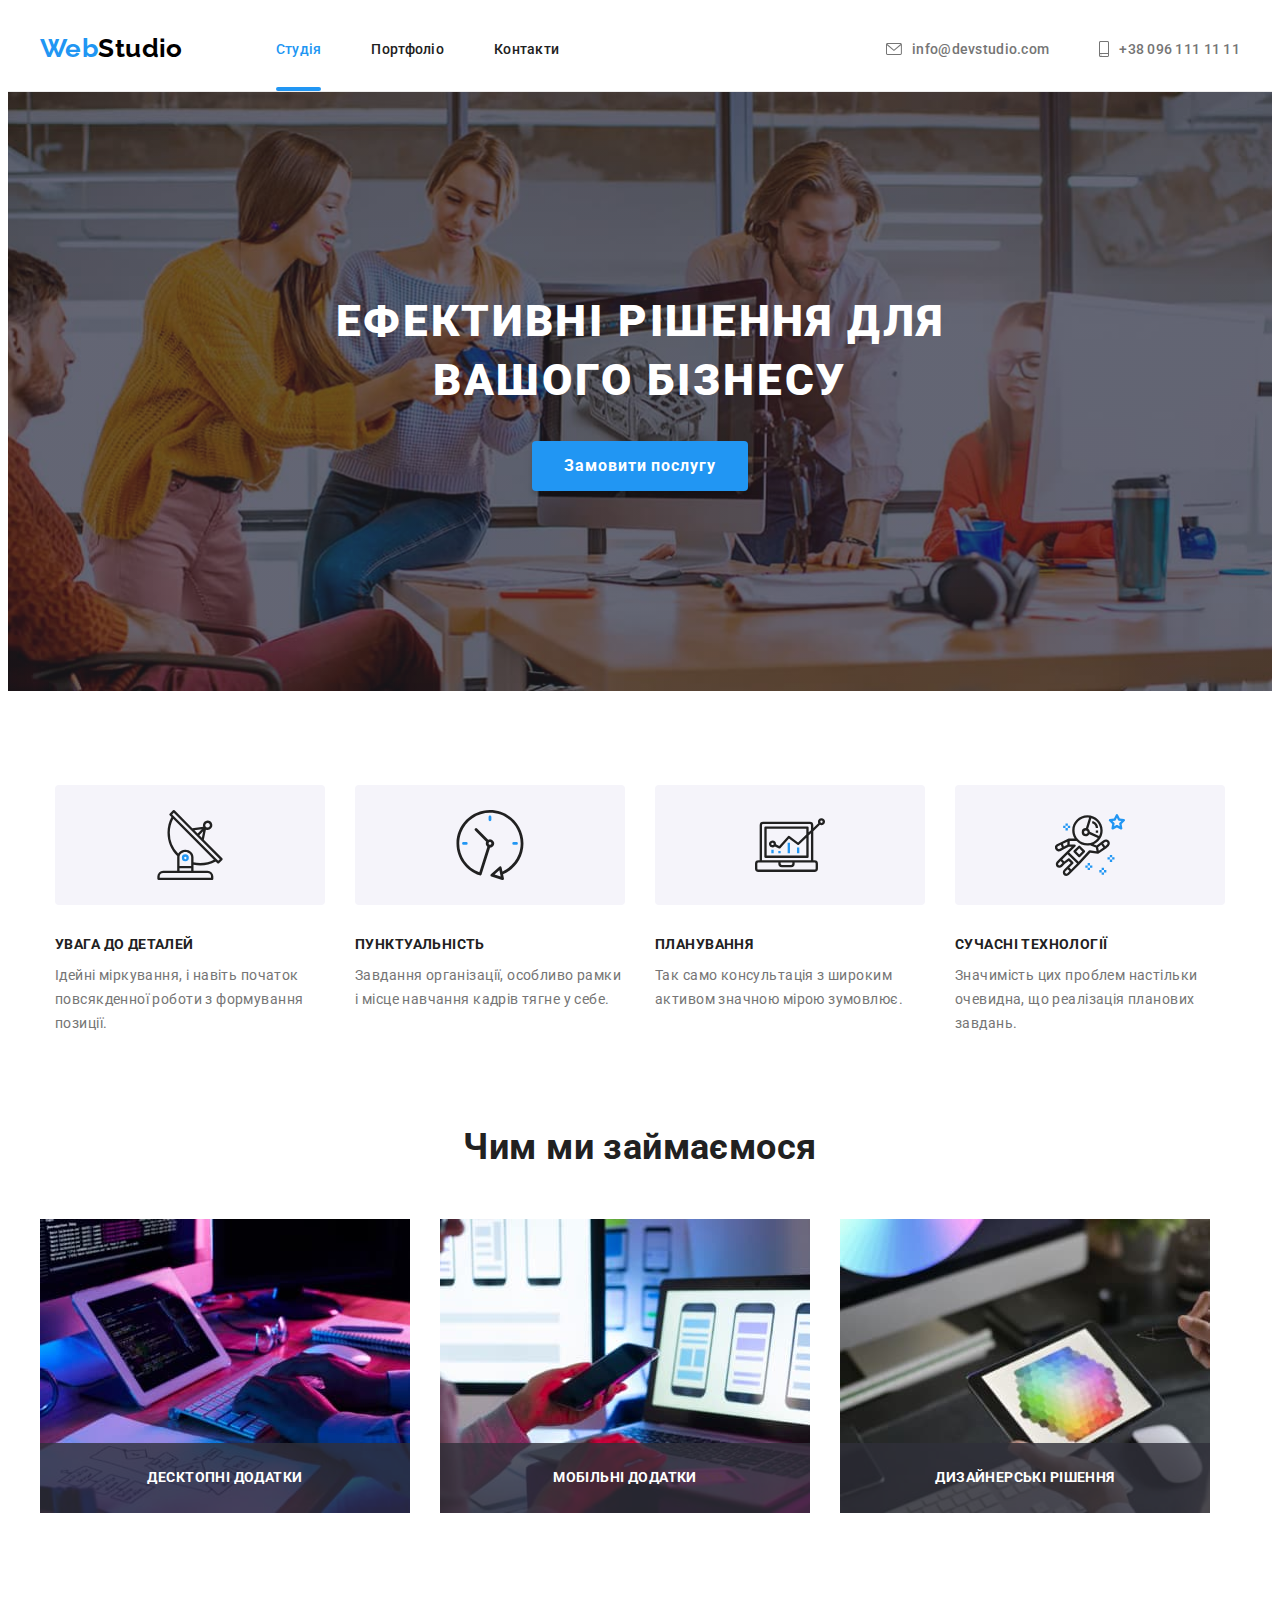
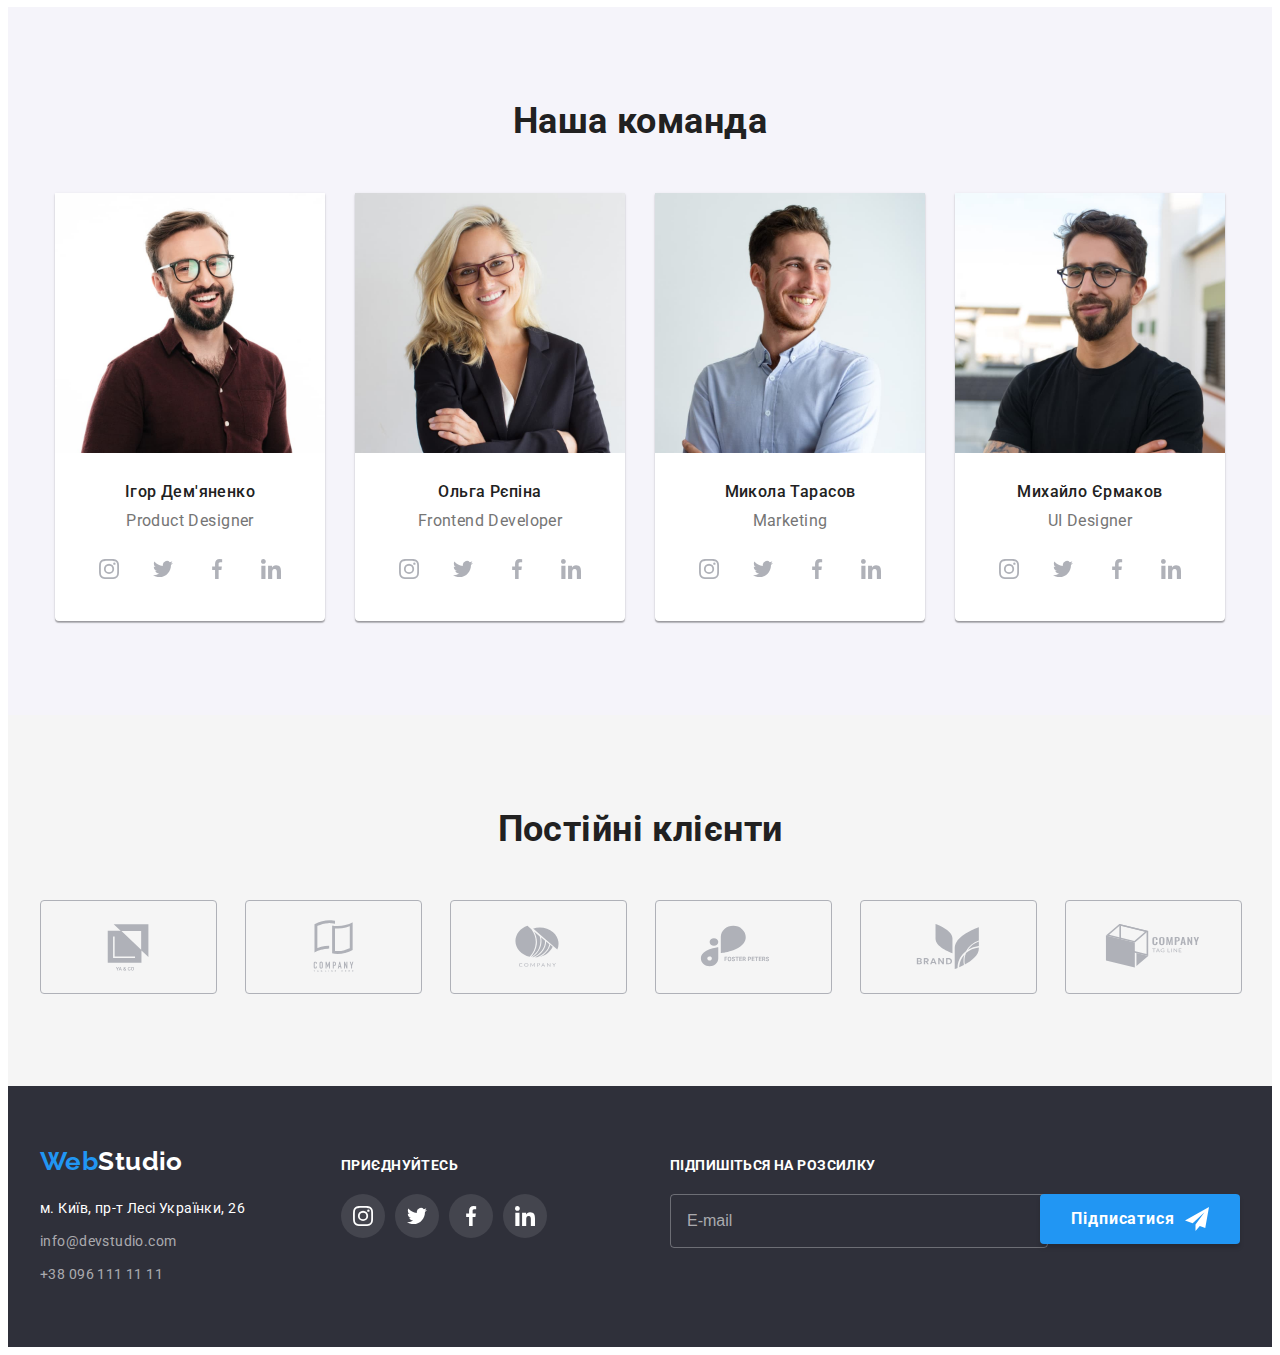
==== index.html @ 2397481b "add files" ====
<!DOCTYPE html>
<html lang="uk">
  <head>
    <meta charset="UTF-8" />
    <meta http-equiv="X-UA-Compatible" content="IE=edge" />
    <meta name="viewport" content="width=device-width, initial-scale=1.0" />
    <title>Студія</title>
    <link rel="preconnect" href="https://fonts.googleapis.com" />
    <link rel="preconnect" href="https://fonts.gstatic.com" crossorigin />
    <link
      href="https://fonts.googleapis.com/css2?family=Raleway:wght@700&family=Roboto:wght@400;500;700;900&display=swap"
      rel="stylesheet"
    />
    <link
      rel="stylesheet"
      href="https://cdnjs.cloudflare.com/ajax/libs/modern-normalize/1.1.0/modern-normalize.min.css"
      integrity="sha512-wpPYUAdjBVSE4KJnH1VR1HeZfpl1ub8YT/NKx4PuQ5NmX2tKuGu6U/JRp5y+Y8XG2tV+wKQpNHVUX03MfMFn9Q=="
      crossorigin="anonymous"
      referrerpolicy="no-referrer"
    />
    <link rel="stylesheet" href="./css/main.min.css">
  </head>

  <body>
    <header class="header">
      <div class="container header__container">
        <nav class="navigation">
          <a class="logo logo--black navigation__logo link" href="./index.html" lang="en">Web<span>Studio</span></a>
          <ul class="menu list">
            <li class="menu__item">
              <a class="menu__link link current" href="./index.html">Студія</a>
            </li>
            <li class="menu__item">
              <a class="menu__link link" href="./portfolio.html">Портфоліо</a>
            </li>
            <li class="menu__item"><a class="menu__link link" href="">Контакти</a></li>
          </ul>
        </nav>

        <div class="header__contacts">
          <ul class="contacts list">
            <li class="contacts__item">
              <a class="contacts__link link" href="mailto:info@devstudio.com"
                ><svg class="contacts__icon" width="16" height="12">
                  <use href="./images/icons.svg#icon-envelope"></use>
                </svg>
                info@devstudio.com
              </a>
            </li>
            <li class="contacts__item">
              <a class="contacts__link link" href="tel:+380961111111"
                ><svg class="contacts__icon" width="10" height="16">
                  <use href="./images/icons.svg#icon-smartphone"></use>
                </svg>
                +38 096 111 11 11
              </a>
            </li>
          </ul>
        </div>
      </div>
    </header>
    <main>
      <!---------------------------------HERO---------------------------------------->
      <section class="hero hero__section section">
        <div class="container">
          <h1 class="hero__title">Ефективні рішення для вашого бізнесу</h1>
          <button class="hero__btn btn__accent" type="button" data-modal-open>Замовити послугу</button>
        </div>
      </section>
      <!-------------------------------Features--------------------------------------->
      <section class="features section">
        <div class="container">
          <h2 class="visually-hidden">Особливості</h2>
          <ul class="features-list list">
            <li class="features-list__item">
              <div class="features-list__wrap">
                <svg class="features-list__icon" width="70" height="70">
                  <use href="./images/icons.svg#icon-antenna"></use>
                </svg>
              </div>
              <h3 class="features-list__title">УВАГА ДО ДЕТАЛЕЙ</h3>
              <p class="features-list__text">
                Ідейні міркування, і навіть початок повсякденної роботи з формування позиції.
              </p>
            </li>

            <li class="features-list__item">
              <div class="features-list__wrap">
                <svg class="features-list__icon" width="70" height="70">
                  <use href="./images/icons.svg#icon-clock"></use>
                </svg>
              </div>
              <h3 class="features-list__title">ПУНКТУАЛЬНІСТЬ</h3>
              <p class="features-list__text">
                Завдання організації, особливо рамки і місце навчання кадрів тягне у себе.
              </p>
            </li>

            <li class="features-list__item">
              <div class="features-list__wrap">
                <svg class="features-list__icon" width="70" height="70">
                  <use href="./images/icons.svg#icon-diagram"></use>
                </svg>
              </div>
              <h3 class="features-list__title">ПЛАНУВАННЯ</h3>
              <p class="features-list__text">
                Так само консультація з широким активом значною мірою зумовлює.
              </p>
            </li>

            <li class="features-list__item">
              <div class="features-list__wrap">
                <svg class="features-list__icon" width="70" height="70">
                  <use href="./images/icons.svg#icon-astronaut"></use>
                </svg>
              </div>
              <h3 class="features-list__title">СУЧАСНІ ТЕХНОЛОГІЇ</h3>
              <p class="features-list__text">
                Значимість цих проблем настільки очевидна, що реалізація планових завдань.
              </p>
            </li>
          </ul>
        </div>
      </section>
      <!-------------------------------Gallery---------------------------------------->
      <section class="gallery section gallery__section">
        <div class="container">
          <h2 class="gallery__title section__title">Чим ми займаємося</h2>
          <ul class="projects-list list">
            <li class="projects-list__item">
              <img
                class="projects-list__image"
                src="./images/pc.jpg"
                alt="Персональний комп'ютер"
                width="370"
                height="294"
              />
              <p class="label">Десктопні додатки</p>
            </li>

            <li class="projects-list__item">
              <img
                class="projects-list__image"
                src="./images/mobile.jpg"
                alt="Мобільний телефон"
                width="370"
                height="294"
              />
              <p class="label">Мобільні додатки</p>
            </li>

            <li class="projects-list__item">
              <img
                class="projects-list__image"
                src="./images/laptop.jpg"
                alt="Планшет"
                width="370"
                height="294"
              />
              <p class="label">Дизайнерські рішення</p>
            </li>
          </ul>
        </div>
      </section>
      <!--------------------------------TEAM------------------------------------------>
      <section class="team section team__section">
        <div class="container">
          <h2 class="team__title section__title">Наша команда</h2>
          <ul class="team-list list">
            <li class="team-list__item">
              <img
                class="team-list__image"
                src="./images/photo_product_designer.jpg"
                alt="Фото Ігора Дем'яненка"
                width="270"
                height="260"
              />
              <div class="team-list__content">
                <h3 class="team-list__name">Ігор Дем'яненко</h3>
                <p class="team-list__text" lang="en">Product Designer</p>
                <ul class="social social--light list">
                  <li class="social__item">
                    <a class="social__link" href=""
                      ><svg class="social__icon" width="20" height="20">
                        <use href="./images/icons.svg#icon-instagram"></use>
                      </svg>
                    </a>
                  </li>
                  <li class="social__item">
                    <a class="social__link" href=""
                      ><svg class="social__icon" width="20" height="20">
                        <use href="./images/icons.svg#icon-twitter"></use>
                      </svg>
                    </a>
                  </li>
                  <li class="social__item">
                    <a class="social__link" href=""
                      ><svg class="social__icon" width="20" height="20">
                        <use href="./images/icons.svg#icon-facebook"></use>
                      </svg>
                    </a>
                  </li>
                  <li class="social__item">
                    <a class="social__link" href=""
                      ><svg class="social__icon" width="20" height="20">
                        <use href="./images/icons.svg#icon-linkedin"></use>
                      </svg>
                    </a>
                  </li>
                </ul>
              </div>
            </li>

            <li class="team-list__item">
              <img
                class="team-list__image"
                src="./images/photo_frontend_developer.jpg"
                alt="Фото Ольги Рєпіної"
                width="270"
                height="260"
              />
              <div class="team-list__content">
                <h3 class="team-list__name">Ольга Рєпіна</h3>
                <p class="team-list__text" lang="en">Frontend Developer</p>
                <ul class="social social--light list">
                  <li class="social__item">
                    <a class="social__link" href=""
                      ><svg class="social__icon" width="20" height="20">
                        <use href="./images/icons.svg#icon-instagram"></use>
                      </svg>
                    </a>
                  </li>
                  <li class="social__item">
                    <a class="social__link" href=""
                      ><svg class="social__icon" width="20" height="20">
                        <use href="./images/icons.svg#icon-twitter"></use>
                      </svg>
                    </a>
                  </li>
                  <li class="social__item">
                    <a class="social__link" href=""
                      ><svg class="social__icon" width="20" height="20">
                        <use href="./images/icons.svg#icon-facebook"></use>
                      </svg>
                    </a>
                  </li>
                  <li class="social__item">
                    <a class="social__link" href=""
                      ><svg class="social__icon" width="20" height="20">
                        <use href="./images/icons.svg#icon-linkedin"></use>
                      </svg>
                    </a>
                  </li>
                </ul>
              </div>
            </li>

            <li class="team-list__item">
              <img
                class="team-list__image"
                src="./images/photo_marketing.jpg"
                alt="Фото Миколи Тарасова"
                width="270"
                height="260"
              />
              <div class="team-list__content">
                <h3 class="team-list__name">Микола Тарасов</h3>
                <p class="team-list__text" lang="en">Marketing</p>
                <ul class="social social--light list">
                  <li class="social__item">
                    <a class="social__link" href=""
                      ><svg class="social__icon" width="20" height="20">
                        <use href="./images/icons.svg#icon-instagram"></use>
                      </svg>
                    </a>
                  </li>
                  <li class="social__item">
                    <a class="social__link" href=""
                      ><svg class="social__icon" width="20" height="20">
                        <use href="./images/icons.svg#icon-twitter"></use>
                      </svg>
                    </a>
                  </li>
                  <li class="social__item">
                    <a class="social__link" href=""
                      ><svg class="social__icon" width="20" height="20">
                        <use href="./images/icons.svg#icon-facebook"></use>
                      </svg>
                    </a>
                  </li>
                  <li class="social__item">
                    <a class="social__link" href=""
                      ><svg class="social__icon" width="20" height="20">
                        <use href="./images/icons.svg#icon-linkedin"></use>
                      </svg>
                    </a>
                  </li>
                </ul>
              </div>
            </li>

            <li class="team-list__item">
              <img
                class="team-list__image"
                src="./images/photo_ui_designer.jpg"
                alt="Фото Михайла Єрмакова"
                width="270"
                height="260"
              />
              <div class="team-list__content">
                <h3 class="team-list__name">Михайло Єрмаков</h3>
                <p class="team-list__text" lang="en">UI Designer</p>
                <ul class="social social--light list">
                  <li class="social__item">
                    <a class="social__link" href=""
                      ><svg class="social__icon" width="20" height="20">
                        <use href="./images/icons.svg#icon-instagram"></use>
                      </svg>
                    </a>
                  </li>
                  <li class="social__item">
                    <a class="social__link" href=""
                      ><svg class="social__icon" width="20" height="20">
                        <use href="./images/icons.svg#icon-twitter"></use>
                      </svg>
                    </a>
                  </li>
                  <li class="social__item">
                    <a class="social__link" href=""
                      ><svg class="social__icon" width="20" height="20">
                        <use href="./images/icons.svg#icon-facebook"></use>
                      </svg>
                    </a>
                  </li>
                  <li class="social__item">
                    <a class="social__link" href=""
                      ><svg class="social__icon" width="20" height="20">
                        <use href="./images/icons.svg#icon-linkedin"></use>
                      </svg>
                    </a>
                  </li>
                </ul>
              </div>
            </li>
          </ul>
        </div>
      </section>
      <!---------------------------------CLIENTS-------------------------------------->
      <section class="clients section">
        <div class="container">
          <h2 class="clients__title section__title">Постійні клієнти</h2>
          <ul class="clients-list list">
            <li class="clients-list__items">
              <a href="" class="clients-list__link">
                <svg class="clients-list__icon" width="106" height="60">
                  <use href="./images/icons.svg#icon-client1"></use>
                </svg>
              </a>
            </li>
            <li class="clients-list__items">
              <a href="" class="clients-list__link">
                <svg class="clients-list__icon" width="106" height="60">
                  <use href="./images/icons.svg#icon-client2"></use>
                </svg>
              </a>
            </li>
            <li class="clients-list__items">
              <a href="" class="clients-list__link">
                <svg class="clients-list__icon" width="106" height="60">
                  <use href="./images/icons.svg#icon-client3"></use>
                </svg>
              </a>
            </li>
            <li class="clients-list__items">
              <a href="" class="clients-list__link">
                <svg class="clients-list__icon" width="106" height="60">
                  <use href="./images/icons.svg#icon-client4"></use>
                </svg>
              </a>
            </li>
            <li class="clients-list__items">
              <a href="" class="clients-list__link">
                <svg class="clients-list__icon" width="106" height="60">
                  <use href="./images/icons.svg#icon-client5"></use>
                </svg>
              </a>
            </li>
            <li class="clients-list__items">
              <a href="" class="clients-list__link">
                <svg class="clients-list__icon" width="106" height="60">
                  <use href="./images/icons.svg#icon-client6"></use>
                </svg>
              </a>
            </li>
          </ul>
        </div>
      </section>
    </main>
    <!-------------------------------FOOTER----------------------------------------->
    <footer class="footer">
      <div class="container footer__container">
        <div class="footer-contacts">
          <a class="logo logo--white link" href="./index.html" lang="en">Web<span>Studio</span></a>
          <address class="address address__footer">
            <ul class="address-list list">
              <li class="address-list__item">
                <a
                  class="address-list__link address-list__link--white link"
                  href="https://goo.gl/maps/wyJTzhb1imPKWZ4C6"
                  target="_blank"
                  rel="noreferrer noopener nofollow"
                >
                  м. Київ, пр-т Лесі Українки, 26</a
                >
              </li>

              <li class="address-list__item">
                <a class="address-list__link link" href="mailto:info@devstudio.com"
                  >info@devstudio.com</a
                >
              </li>
              <li class="address-list__item">
                <a class="address-list__link link" href="tel:+380961111111">+38 096 111 11 11</a>
              </li>
            </ul>
          </address>
        </div>

        <div class="join">
          <h2 class="join__title footer__title">Приєднуйтесь</h2>
          <ul class="social social--dark list">
            <li class="social__item">
              <a href="" class="social__link">
                <svg class="social__icon" width="20" height="20">
                  <use href="./images/icons.svg#icon-instagram"></use>
                </svg>
              </a>
            </li>
            <li class="social__item">
              <a href="" class="social__link">
                <svg class="social__icon" width="20" height="20">
                  <use href="./images/icons.svg#icon-twitter"></use>
                </svg>
              </a>
            </li>
            <li class="social__item">
              <a href="" class="social__link">
                <svg class="social__icon" width="20" height="20">
                  <use href="./images/icons.svg#icon-facebook"></use>
                </svg>
              </a>
            </li>
            <li class="social__item">
              <a href="" class="social__link">
                <svg class="social__icon" width="20" height="20">
                  <use href="./images/icons.svg#icon-linkedin"></use>
                </svg>
              </a>
            </li>
          </ul>
        </div>

        <div class="subscribe subscribe__container">
          <h2 class="subscribe__title footer__title">Підпишіться на розсилку</h2>
          <form class="form form__container">
            <label class="form__label">
              <input
                type="email"
                class="form__input"
                placeholder="E-mail"
                name="user-mail"
                required
              />
            </label>
            <button type="submit" class="form__btn btn__accent">
              Підписатися
              <svg class="form__icon" width="24" height="24">
                <use href="./images/icons.svg#icon-icon-send"></use>
              </svg>
            </button>
          </form>
        </div>
      </div>
    </footer>

    <!--------------------------------- modal ----------------------------------------->
    <div class="backdrop is-hidden" data-modal>
      <div class="modal">
        <button class="modal__close-btn" type="button" data-modal-close>
          <svg class="modal__icon-close" width="18" height="18">
            <use href="./images/icons.svg#icon-close"></use>
          </svg>
        </button>
        <p class="modal__title">Залиште свої дані, ми вам передзвонимо</p>
        <form class="details-form">
          <div class="details-form__item">
              <label for="user-name" class="details-form__label"></label>
              <span class="details-form__text">Ім'я</span>
              <div class="details-form-wrap">
                <input class="details-form-wrap__input modal-input" type="text" name="user-name" id="user-name" required />
                <svg class="details-form-wrap__icon" width="18" height="18">
                  <use href="./images/icons.svg#icon-person"></use>
                </svg>
              </div>
            </div>

            <div class="details-form__item">
              <span class="details-form__text">Телефон</span>
              <label for="user-tel" class="details-form__label"></label>
              <div class="details-form-wrap">
                <input class="details-form-wrap__input modal-input" type="tel" name="user-tel" id="user-tel" required />
                <svg class="details-form-wrap__icon" width="18" height="18">
                  <use href="./images/icons.svg#icon-phone"></use>
                </svg>
              </div>
            </div>

            <div class="details-form__item">
              <span class="details-form__text">Пошта</span>
              <label for="user-mail" class="details-form__label"></label>
              <div class="details-form-wrap">
                <input class="details-form-wrap__input modal-input" type="email" name="user-mail" id="user-mail" required />
                <svg class="details-form-wrap__icon" width="18" height="18">
                  <use href="./images/icons.svg#icon-email"></use>
                </svg>
              </div>
            </div>

            <div class="details-form__comment">
              <span class="details-form__text">Коментар</span>
              <label for="user-comment" class="details-form__label"></label>
              <textarea
                class="details-form__comment-text modal-input"
                name="user-comment"
                id="user-comment"
                placeholder="Введіть текст"
              ></textarea>
            </div>
          <div class="checkbox">
            <input
              type="checkbox"
              class="checkbox__input visually-hidden"
              id="checkbox-agreement"
              required
            />
            <label for="checkbox-agreement" class="checkbox__text">
              <span>
                <svg class="checkbox__icon" width="16" height="15">
                  <use href="./images/icons.svg#icon-icon-check"></use>
                </svg>
              </span>
              Погоджуюся з розсилкою та приймаю
              <a class="checkbox__agreement" href="">Умови договору</a></label
            >
          </div>
          <button class="details-form__btn btn__accent" type="submit">Відправити</button>
        </form>
      </div>
    </div>
    <script src="./js/modal.js"></script>
  </body>
</html>
---- css/main.min.css ----
.visually-hidden{position:absolute;white-space:nowrap;width:1px;height:1px;overflow:hidden;border:0;padding:0;clip:rect(0 0 0 0);-webkit-clip-path:inset(50%);clip-path:inset(50%);margin:-1px}.filter-list,.clients-list__link,.clients-list,.features-list__wrap,.features-list,.team-list,.contacts__link,.header__contacts,.menu,.contacts,.navigation,.header__container,.modal__close-btn,.checkbox__text span,.checkbox__text,.social__link,.footer-soc-link,.social{display:flex;align-items:center;justify-content:center}h1,h2,h3,h4,h5,h6,p,ul{margin:0;padding-left:0}img{display:block;max-width:100%;height:auto}body{font-family:"Roboto",sans-serif;font-size:14px;letter-spacing:.03em;color:#212121;background-color:#fff}.section{padding:94px 0}.section__title{margin-bottom:50px;text-align:center;font-size:36px;line-height:1.16}.container{width:1200px;padding:0 15px;margin:0 auto}.list{list-style:none}.link{text-decoration:none}.link:hover,.link:focus{color:#2196f3}.logo{font-weight:700;font-size:26px;line-height:1.19;color:#2196f3;font-family:"Raleway",sans-serif}.logo--black span{color:#000}.logo--white span{color:#fff}.btn{display:block;font-family:inherit;cursor:pointer}.btn:hover,.btn:focus,.btn:active{color:active-btn-color;background-color:#2196f3}.btn__accent{display:block;margin:0 auto;height:50px;font-family:inherit;font-weight:700;font-size:16px;line-height:1.88;letter-spacing:.06em;color:#fff;border-radius:4px;border:none;background-color:#2196f3;box-shadow:0px 4px 4px rgba(0,0,0,.15);transition:background-color 250ms cubic-bezier(0.4, 0, 0.2, 1),color 250ms cubic-bezier(0.4, 0, 0.2, 1);cursor:pointer}.btn__accent:hover,.btn__accent:focus,.btn__accent:active{background-color:#188ce8}.social__item{width:44px;height:44px}.social__icon{fill:currentColor}.social{gap:10px}.social__link,.footer-soc-link{width:100%;height:100%;border-radius:50%;transition:color 250ms cubic-bezier(0.4, 0, 0.2, 1),background-color 250ms cubic-bezier(0.4, 0, 0.2, 1)}.social--light .social__link{color:#afb1b8}.social--light .social__link:hover,.social--light .social__link:focus{color:#fff;background-color:#2196f3}.social--dark .social__link{color:#fff;background-color:rgba(255,255,255,.1)}.social--dark .social__link:hover,.social--dark .social__link:focus{background-color:#2196f3}.checkbox__agreement{padding-left:5px;color:#2196f3;transition:color 250ms cubic-bezier(0.4, 0, 0.2, 1)}.checkbox__agreement:focus{color:#188ce8;outline-color:#2196f3}.checkbox__text{line-height:1.71;color:#757575;cursor:pointer}.checkbox__text span{margin-right:7px;width:16px;height:15px;border:2px solid #757575;border-radius:3px;fill:rgba(0,0,0,0);transition:border 250ms cubic-bezier(0.4, 0, 0.2, 1),fill 250ms cubic-bezier(0.4, 0, 0.2, 1)}.checkbox__input:checked+.checkbox__text span{background-color:#2196f3;border-color:rgba(0,0,0,0);fill:#fff}.checkbox__input:focus+.checkbox__text span{border-color:#2196f3}.backdrop{position:fixed;padding:40px;top:0;left:0;width:100%;height:100%;background-color:rgba(0,0,0,.2);transition:opacity 250ms cubic-bezier(0.4, 0, 0.2, 1),visibility 250ms cubic-bezier(0.4, 0, 0.2, 1)}.backdrop.is-hidden{opacity:0;visibility:hidden;pointer-events:none}.backdrop.is-hidden .modal{transform:translate(-50%, -50%) scaley(0);transition:transform 250ms cubic-bezier(0.4, 0, 0.2, 1)}.modal{position:absolute;padding:40px;top:50%;left:50%;transform:translate(-50%, -50%);width:528px;height:581px;background-color:#fff;box-shadow:0px 1px 3px rgba(0,0,0,.12),0px 1px 1px rgba(0,0,0,.14),0px 2px 1px rgba(0,0,0,.2);border-radius:4px;transform:translate(-50%, -50%) scaley(1);transition:transform 250ms cubic-bezier(0.4, 0, 0.2, 1)}.modal__close-btn{position:absolute;padding:0;top:8px;right:8px;width:30px;height:30px;color:#000;background-color:#fff;border:1px solid rgba(0,0,0,.1);border-radius:50%;outline:rgba(0,0,0,0);transition:color 250ms cubic-bezier(0.4, 0, 0.2, 1),border 250ms cubic-bezier(0.4, 0, 0.2, 1);cursor:pointer}.modal__close-btn:hover,.modal__close-btn:focus{color:#2196f3;border-color:#2196f3}.modal__close-btn .modal__icon-close{fill:currentColor}.modal__title{margin-bottom:12px;text-align:center;font-weight:700;font-size:20px;line-height:1.15}.details-form__item:not(:last-child){margin-bottom:10px}.details-form__text{display:block;margin-bottom:4px;font-size:12px;line-height:1.16;letter-spacing:.01em;color:#757575}.details-form-wrap{position:relative}.details-form-wrap__input{padding-left:42px}.details-form-wrap__input:focus{border:1px solid #2196f3}.modal-input{display:block;width:100%;height:40px;font-size:12px;line-height:1.16;letter-spacing:.01em;color:#212121;border:1px solid rgba(33,33,33,.2);border-radius:4px;outline:rgba(0,0,0,0);transition:border 250ms cubic-bezier(0.4, 0, 0.2, 1)}.details-form-wrap__icon{position:absolute;top:50%;left:12px;transform:translatey(-50%);transition:fill 250ms cubic-bezier(0.4, 0, 0.2, 1)}.details-form-wrap__input:focus+.details-form-wrap__icon{fill:#2196f3}.details-form__comment{margin-bottom:20px}.details-form__comment-text{padding:12px 16px;resize:none;height:120px}.details-form__comment-text:focus{border:1px solid #2196f3}.details-form__comment-text::-moz-placeholder{font-size:12px;line-height:1.16;letter-spacing:.01em;color:rgba(117,117,117,.5)}.details-form__comment-text:-ms-input-placeholder{font-size:12px;line-height:1.16;letter-spacing:.01em;color:rgba(117,117,117,.5)}.details-form__comment-text::placeholder{font-size:12px;line-height:1.16;letter-spacing:.01em;color:rgba(117,117,117,.5)}.details-form__btn{margin-top:30px;min-width:200px;outline:rgba(0,0,0,0)}.header{border-bottom:1px solid #ececec}.navigation__logo{margin-right:93px;padding-top:24px;padding-bottom:25px}.menu,.contacts{gap:50px}.menu__item{padding:32px 0}.menu__item .current{color:#2196f3}.menu__item .current::after{content:"";display:block;position:absolute;width:100%;bottom:-2px;border-bottom:4px solid #2196f3;border-radius:2px}.menu__link{color:#212121}.menu__link,.contacts__link{position:relative;padding:32px 0;font-weight:500;line-height:1.33;letter-spacing:.02em;transition:color 250ms cubic-bezier(0.4, 0, 0.2, 1)}.header__contacts{margin-left:auto}.contacts__link{gap:10px;color:#757575}.contacts__icon{fill:currentColor}.hero{background-color:#2f303a;background-image:linear-gradient(rgba(47, 48, 58, 0.4), rgba(47, 48, 58, 0.4)),url(../images/hero.jpg);background-repeat:no-repeat;background-position:center;background-size:cover}.hero__title{text-align:center;margin:0 auto;margin-bottom:30px;max-width:696px;font-weight:900;font-size:44px;line-height:1.36;letter-spacing:.06em;color:#fff;text-transform:uppercase}.hero__btn{min-width:216px}.hero__section{padding:200px 0;margin:0 auto;max-width:1600px}.features-list__title{margin-bottom:10px;margin-top:30px;font-size:14px;line-height:1.33;text-transform:uppercase}.features-list,.team-list{gap:30px}.features-list__item{max-width:270px;height:248px}.features-list__wrap{height:120px;background-color:#f5f4fa;border-radius:4px}.features-list__text{line-height:1.71;color:#757575}.gallery__section{padding-top:0}.projects-list{display:flex;gap:30px}.projects-list__item{position:relative}.label{position:absolute;bottom:0;width:100%;padding:27px 0;font-weight:700;line-height:1.14;color:#fff;text-align:center;text-transform:uppercase;background-color:rgba(47,48,58,.8)}.team{background-color:#f5f4fa}.team-list__item{background-color:#fff;box-shadow:0px 1px 3px rgba(0,0,0,.12),0px 1px 1px rgba(0,0,0,.14),0px 2px 1px rgba(0,0,0,.2);border-radius:0px 0px 4px 4px}.team-list__text{text-align:center;margin-bottom:16px;font-size:16px;line-height:1.18;color:#757575}.team-list__content{padding:30px 0}.team-list__name{text-align:center;margin-bottom:10px;font-weight:500;font-size:16px;line-height:1.18}.clients{background-color:#f5f5f5}.clients-list{gap:30px}.clients-list__items{width:calc((100% - 150px)/6);height:92px}.clients-list__link{width:100%;height:100%;border:1px solid #afb1b8;border-radius:4px;color:#afb1b8;transition:border-color 250ms cubic-bezier(0.4, 0, 0.2, 1),color 250ms cubic-bezier(0.4, 0, 0.2, 1)}.clients-list__link:hover,.clients-list__link:focus{color:#2196f3;border-color:#2196f3}.clients-list__icon{fill:currentColor}.footer{background-color:#2f303a}.footer__container{display:flex;justify-content:center;align-items:baseline;padding:60px 0;gap:70px}.footer__title{text-align:start;margin-bottom:20px;font-size:14px;line-height:1.14;color:#fff;text-transform:uppercase}.address__footer{margin-top:20px;margin-left:auto;min-width:231px}.address-list__item:not(:last-child){margin-bottom:9px}.address-list__link{font-style:normal;line-height:1.71;color:rgba(255,255,255,.6);transition:color 250ms cubic-bezier(0.4, 0, 0.2, 1)}.address-list__link--white{color:#fff}.subscribe{color:#fff}.subscribe__container{margin-left:auto}.form__container{display:flex;gap:12px}.form__label{width:358px;height:50px}.form__input{padding-left:16px;width:100%;height:100%;font-size:16px;line-height:1.25;color:#fff;background-color:rgba(33,150,243,0);border:1px solid rgba(255,255,255,.3);border-radius:4px}.form__input::-moz-placeholder{color:rgba(255,255,255,.6)}.form__input:-ms-input-placeholder{color:rgba(255,255,255,.6)}.form__input::placeholder{color:rgba(255,255,255,.6)}.form__btn{display:flex;align-items:center;justify-content:center;gap:10px;min-width:200px}.filter-list{margin:0 auto;margin-bottom:50px;gap:8px}.filter-list__btn{display:block;text-align:center;padding:6px 22px;border-radius:4px;border-color:rgba(0,0,0,0);font-family:inherit;font-weight:500;font-size:16px;line-height:1.62;background-color:#f5f4fa;cursor:pointer;transition:color 250ms cubic-bezier(0.4, 0, 0.2, 1),background-color 250ms cubic-bezier(0.4, 0, 0.2, 1),box-shadow 250ms cubic-bezier(0.4, 0, 0.2, 1)}.filter-list__btn:hover,.filter-list__btn:focus{background-color:#2196f3;color:#fff;box-shadow:0px 3px 1px rgba(0,0,0,.1),0px 1px 2px rgba(0,0,0,.08),0px 2px 2px rgba(0,0,0,.12)}.cards-list{display:flex;flex-wrap:wrap;justify-content:center;margin-top:-30px;margin-left:-30px}.cards-link{display:block;margin:0;text-decoration:none;transition:box-shadow 250ms cubic-bezier(0.4, 0, 0.2, 1)}.cards-link:hover,.cards-link:focus{box-shadow:0px 1px 1px rgba(0,0,0,.12),0px 4px 4px rgba(0,0,0,.06),1px 4px 6px rgba(0,0,0,.16)}.cards-link__title{margin-bottom:4px;font-size:18px;line-height:2;letter-spacing:.06em;color:#212121}.cards-list__item{margin-top:30px;margin-left:30px;flex-basis:calc(33.3333333333% - 30px)}.cards-link__box{position:relative;overflow:hidden;width:370px;height:294px}.cards-link__box:hover .overlay{transform:translateX(0)}.overlay{position:absolute;padding:63px 24px;top:0;left:0;width:100%;height:100%;background-color:rgba(33,150,243,.9);transform:translatey(101%);transition:transform 250ms cubic-bezier(0.4, 0, 0.2, 1)}.overlay__content{font-size:18px;line-height:1.56;color:#fff}.cards-link__content{padding:20px 24px;border-left:1px solid #eee;border-bottom:1px solid #eee;border-right:1px solid #eee}.cards-link__text{color:#757575;font-size:16px;line-height:1.88}/*# sourceMappingURL=main.min.css.map */
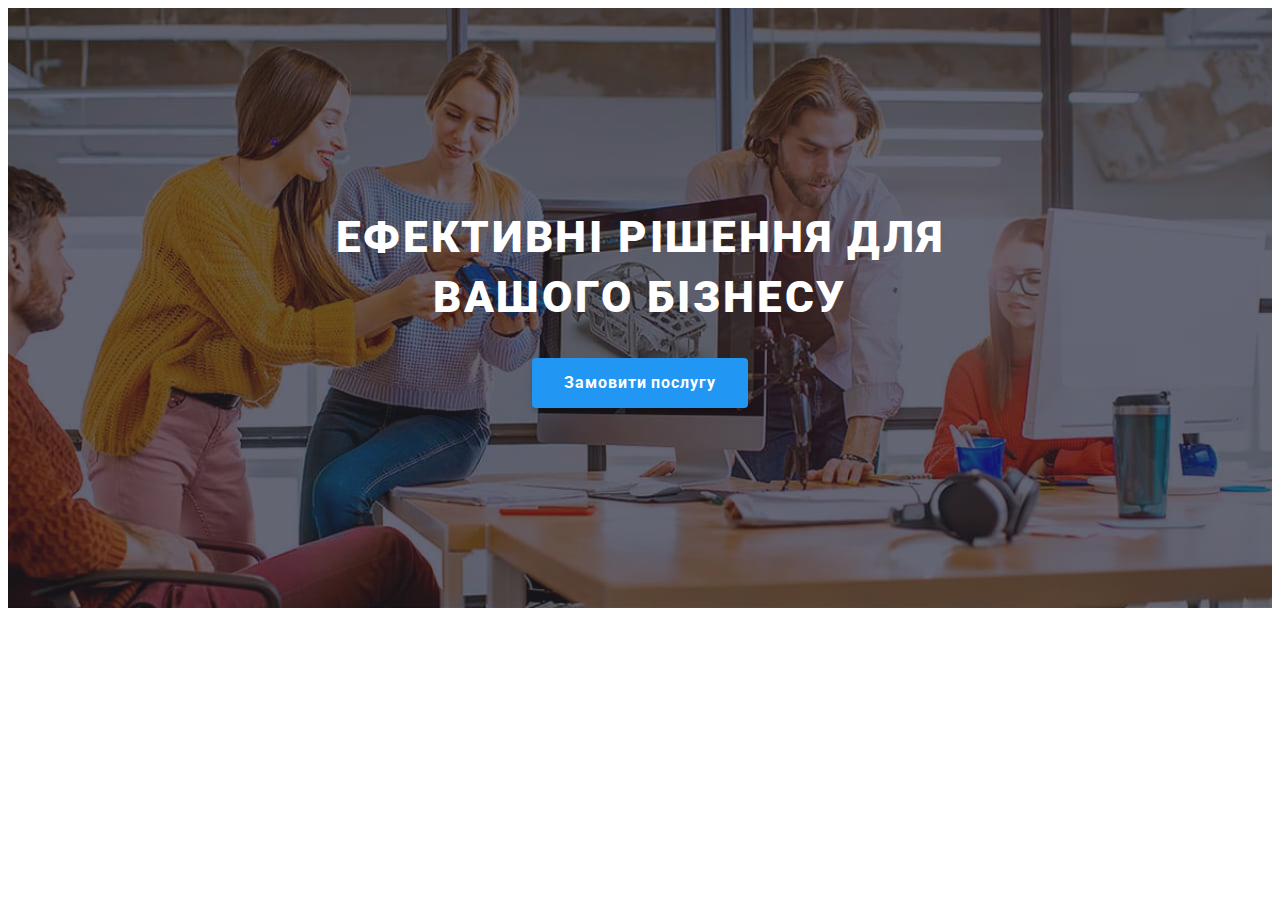
==== commit ce903354: "adapted .section, .container and .hero" ====
--- a/index.html
+++ b/index.html
@@ -22,7 +22,7 @@
   </head>
 
   <body>
-    <header class="header">
+    <!-- <header class="header">
       <div class="container header__container">
         <nav class="navigation">
           <a class="logo logo--black navigation__logo link" href="./index.html" lang="en">Web<span>Studio</span></a>
@@ -58,7 +58,7 @@
           </ul>
         </div>
       </div>
-    </header>
+    </header> -->
     <main>
       <!---------------------------------HERO---------------------------------------->
       <section class="hero hero__section section">
@@ -68,7 +68,7 @@
         </div>
       </section>
       <!-------------------------------Features--------------------------------------->
-      <section class="features section">
+      <!-- <section class="features section">
         <div class="container">
           <h2 class="visually-hidden">Особливості</h2>
           <ul class="features-list list">
@@ -121,9 +121,9 @@
             </li>
           </ul>
         </div>
-      </section>
+      </section> -->
       <!-------------------------------Gallery---------------------------------------->
-      <section class="gallery section gallery__section">
+      <!-- <section class="gallery section gallery__section">
         <div class="container">
           <h2 class="gallery__title section__title">Чим ми займаємося</h2>
           <ul class="projects-list list">
@@ -161,9 +161,9 @@
             </li>
           </ul>
         </div>
-      </section>
+      </section> -->
       <!--------------------------------TEAM------------------------------------------>
-      <section class="team section team__section">
+      <!-- <section class="team section team__section">
         <div class="container">
           <h2 class="team__title section__title">Наша команда</h2>
           <ul class="team-list list">
@@ -344,9 +344,9 @@
             </li>
           </ul>
         </div>
-      </section>
+      </section> -->
       <!---------------------------------CLIENTS-------------------------------------->
-      <section class="clients section">
+      <!-- <section class="clients section">
         <div class="container">
           <h2 class="clients__title section__title">Постійні клієнти</h2>
           <ul class="clients-list list">
@@ -394,10 +394,10 @@
             </li>
           </ul>
         </div>
-      </section>
+      </section> -->
     </main>
     <!-------------------------------FOOTER----------------------------------------->
-    <footer class="footer">
+    <!-- <footer class="footer">
       <div class="container footer__container">
         <div class="footer-contacts">
           <a class="logo logo--white link" href="./index.html" lang="en">Web<span>Studio</span></a>
@@ -481,10 +481,10 @@
           </form>
         </div>
       </div>
-    </footer>
+    </footer> -->
 
     <!--------------------------------- modal ----------------------------------------->
-    <div class="backdrop is-hidden" data-modal>
+    <!-- <div class="backdrop is-hidden" data-modal>
       <div class="modal">
         <button class="modal__close-btn" type="button" data-modal-close>
           <svg class="modal__icon-close" width="18" height="18">
@@ -556,7 +556,7 @@
           <button class="details-form__btn btn__accent" type="submit">Відправити</button>
         </form>
       </div>
-    </div>
+    </div> -->
     <script src="./js/modal.js"></script>
   </body>
 </html>
--- a/css/main.min.css
+++ b/css/main.min.css
@@ -1 +1 @@
-.visually-hidden{position:absolute;white-space:nowrap;width:1px;height:1px;overflow:hidden;border:0;padding:0;clip:rect(0 0 0 0);-webkit-clip-path:inset(50%);clip-path:inset(50%);margin:-1px}.filter-list,.clients-list__link,.clients-list,.features-list__wrap,.features-list,.team-list,.contacts__link,.header__contacts,.menu,.contacts,.navigation,.header__container,.modal__close-btn,.checkbox__text span,.checkbox__text,.social__link,.footer-soc-link,.social{display:flex;align-items:center;justify-content:center}h1,h2,h3,h4,h5,h6,p,ul{margin:0;padding-left:0}img{display:block;max-width:100%;height:auto}body{font-family:"Roboto",sans-serif;font-size:14px;letter-spacing:.03em;color:#212121;background-color:#fff}.section{padding:94px 0}.section__title{margin-bottom:50px;text-align:center;font-size:36px;line-height:1.16}.container{width:1200px;padding:0 15px;margin:0 auto}.list{list-style:none}.link{text-decoration:none}.link:hover,.link:focus{color:#2196f3}.logo{font-weight:700;font-size:26px;line-height:1.19;color:#2196f3;font-family:"Raleway",sans-serif}.logo--black span{color:#000}.logo--white span{color:#fff}.btn{display:block;font-family:inherit;cursor:pointer}.btn:hover,.btn:focus,.btn:active{color:active-btn-color;background-color:#2196f3}.btn__accent{display:block;margin:0 auto;height:50px;font-family:inherit;font-weight:700;font-size:16px;line-height:1.88;letter-spacing:.06em;color:#fff;border-radius:4px;border:none;background-color:#2196f3;box-shadow:0px 4px 4px rgba(0,0,0,.15);transition:background-color 250ms cubic-bezier(0.4, 0, 0.2, 1),color 250ms cubic-bezier(0.4, 0, 0.2, 1);cursor:pointer}.btn__accent:hover,.btn__accent:focus,.btn__accent:active{background-color:#188ce8}.social__item{width:44px;height:44px}.social__icon{fill:currentColor}.social{gap:10px}.social__link,.footer-soc-link{width:100%;height:100%;border-radius:50%;transition:color 250ms cubic-bezier(0.4, 0, 0.2, 1),background-color 250ms cubic-bezier(0.4, 0, 0.2, 1)}.social--light .social__link{color:#afb1b8}.social--light .social__link:hover,.social--light .social__link:focus{color:#fff;background-color:#2196f3}.social--dark .social__link{color:#fff;background-color:rgba(255,255,255,.1)}.social--dark .social__link:hover,.social--dark .social__link:focus{background-color:#2196f3}.checkbox__agreement{padding-left:5px;color:#2196f3;transition:color 250ms cubic-bezier(0.4, 0, 0.2, 1)}.checkbox__agreement:focus{color:#188ce8;outline-color:#2196f3}.checkbox__text{line-height:1.71;color:#757575;cursor:pointer}.checkbox__text span{margin-right:7px;width:16px;height:15px;border:2px solid #757575;border-radius:3px;fill:rgba(0,0,0,0);transition:border 250ms cubic-bezier(0.4, 0, 0.2, 1),fill 250ms cubic-bezier(0.4, 0, 0.2, 1)}.checkbox__input:checked+.checkbox__text span{background-color:#2196f3;border-color:rgba(0,0,0,0);fill:#fff}.checkbox__input:focus+.checkbox__text span{border-color:#2196f3}.backdrop{position:fixed;padding:40px;top:0;left:0;width:100%;height:100%;background-color:rgba(0,0,0,.2);transition:opacity 250ms cubic-bezier(0.4, 0, 0.2, 1),visibility 250ms cubic-bezier(0.4, 0, 0.2, 1)}.backdrop.is-hidden{opacity:0;visibility:hidden;pointer-events:none}.backdrop.is-hidden .modal{transform:translate(-50%, -50%) scaley(0);transition:transform 250ms cubic-bezier(0.4, 0, 0.2, 1)}.modal{position:absolute;padding:40px;top:50%;left:50%;transform:translate(-50%, -50%);width:528px;height:581px;background-color:#fff;box-shadow:0px 1px 3px rgba(0,0,0,.12),0px 1px 1px rgba(0,0,0,.14),0px 2px 1px rgba(0,0,0,.2);border-radius:4px;transform:translate(-50%, -50%) scaley(1);transition:transform 250ms cubic-bezier(0.4, 0, 0.2, 1)}.modal__close-btn{position:absolute;padding:0;top:8px;right:8px;width:30px;height:30px;color:#000;background-color:#fff;border:1px solid rgba(0,0,0,.1);border-radius:50%;outline:rgba(0,0,0,0);transition:color 250ms cubic-bezier(0.4, 0, 0.2, 1),border 250ms cubic-bezier(0.4, 0, 0.2, 1);cursor:pointer}.modal__close-btn:hover,.modal__close-btn:focus{color:#2196f3;border-color:#2196f3}.modal__close-btn .modal__icon-close{fill:currentColor}.modal__title{margin-bottom:12px;text-align:center;font-weight:700;font-size:20px;line-height:1.15}.details-form__item:not(:last-child){margin-bottom:10px}.details-form__text{display:block;margin-bottom:4px;font-size:12px;line-height:1.16;letter-spacing:.01em;color:#757575}.details-form-wrap{position:relative}.details-form-wrap__input{padding-left:42px}.details-form-wrap__input:focus{border:1px solid #2196f3}.modal-input{display:block;width:100%;height:40px;font-size:12px;line-height:1.16;letter-spacing:.01em;color:#212121;border:1px solid rgba(33,33,33,.2);border-radius:4px;outline:rgba(0,0,0,0);transition:border 250ms cubic-bezier(0.4, 0, 0.2, 1)}.details-form-wrap__icon{position:absolute;top:50%;left:12px;transform:translatey(-50%);transition:fill 250ms cubic-bezier(0.4, 0, 0.2, 1)}.details-form-wrap__input:focus+.details-form-wrap__icon{fill:#2196f3}.details-form__comment{margin-bottom:20px}.details-form__comment-text{padding:12px 16px;resize:none;height:120px}.details-form__comment-text:focus{border:1px solid #2196f3}.details-form__comment-text::-moz-placeholder{font-size:12px;line-height:1.16;letter-spacing:.01em;color:rgba(117,117,117,.5)}.details-form__comment-text:-ms-input-placeholder{font-size:12px;line-height:1.16;letter-spacing:.01em;color:rgba(117,117,117,.5)}.details-form__comment-text::placeholder{font-size:12px;line-height:1.16;letter-spacing:.01em;color:rgba(117,117,117,.5)}.details-form__btn{margin-top:30px;min-width:200px;outline:rgba(0,0,0,0)}.header{border-bottom:1px solid #ececec}.navigation__logo{margin-right:93px;padding-top:24px;padding-bottom:25px}.menu,.contacts{gap:50px}.menu__item{padding:32px 0}.menu__item .current{color:#2196f3}.menu__item .current::after{content:"";display:block;position:absolute;width:100%;bottom:-2px;border-bottom:4px solid #2196f3;border-radius:2px}.menu__link{color:#212121}.menu__link,.contacts__link{position:relative;padding:32px 0;font-weight:500;line-height:1.33;letter-spacing:.02em;transition:color 250ms cubic-bezier(0.4, 0, 0.2, 1)}.header__contacts{margin-left:auto}.contacts__link{gap:10px;color:#757575}.contacts__icon{fill:currentColor}.hero{background-color:#2f303a;background-image:linear-gradient(rgba(47, 48, 58, 0.4), rgba(47, 48, 58, 0.4)),url(../images/hero.jpg);background-repeat:no-repeat;background-position:center;background-size:cover}.hero__title{text-align:center;margin:0 auto;margin-bottom:30px;max-width:696px;font-weight:900;font-size:44px;line-height:1.36;letter-spacing:.06em;color:#fff;text-transform:uppercase}.hero__btn{min-width:216px}.hero__section{padding:200px 0;margin:0 auto;max-width:1600px}.features-list__title{margin-bottom:10px;margin-top:30px;font-size:14px;line-height:1.33;text-transform:uppercase}.features-list,.team-list{gap:30px}.features-list__item{max-width:270px;height:248px}.features-list__wrap{height:120px;background-color:#f5f4fa;border-radius:4px}.features-list__text{line-height:1.71;color:#757575}.gallery__section{padding-top:0}.projects-list{display:flex;gap:30px}.projects-list__item{position:relative}.label{position:absolute;bottom:0;width:100%;padding:27px 0;font-weight:700;line-height:1.14;color:#fff;text-align:center;text-transform:uppercase;background-color:rgba(47,48,58,.8)}.team{background-color:#f5f4fa}.team-list__item{background-color:#fff;box-shadow:0px 1px 3px rgba(0,0,0,.12),0px 1px 1px rgba(0,0,0,.14),0px 2px 1px rgba(0,0,0,.2);border-radius:0px 0px 4px 4px}.team-list__text{text-align:center;margin-bottom:16px;font-size:16px;line-height:1.18;color:#757575}.team-list__content{padding:30px 0}.team-list__name{text-align:center;margin-bottom:10px;font-weight:500;font-size:16px;line-height:1.18}.clients{background-color:#f5f5f5}.clients-list{gap:30px}.clients-list__items{width:calc((100% - 150px)/6);height:92px}.clients-list__link{width:100%;height:100%;border:1px solid #afb1b8;border-radius:4px;color:#afb1b8;transition:border-color 250ms cubic-bezier(0.4, 0, 0.2, 1),color 250ms cubic-bezier(0.4, 0, 0.2, 1)}.clients-list__link:hover,.clients-list__link:focus{color:#2196f3;border-color:#2196f3}.clients-list__icon{fill:currentColor}.footer{background-color:#2f303a}.footer__container{display:flex;justify-content:center;align-items:baseline;padding:60px 0;gap:70px}.footer__title{text-align:start;margin-bottom:20px;font-size:14px;line-height:1.14;color:#fff;text-transform:uppercase}.address__footer{margin-top:20px;margin-left:auto;min-width:231px}.address-list__item:not(:last-child){margin-bottom:9px}.address-list__link{font-style:normal;line-height:1.71;color:rgba(255,255,255,.6);transition:color 250ms cubic-bezier(0.4, 0, 0.2, 1)}.address-list__link--white{color:#fff}.subscribe{color:#fff}.subscribe__container{margin-left:auto}.form__container{display:flex;gap:12px}.form__label{width:358px;height:50px}.form__input{padding-left:16px;width:100%;height:100%;font-size:16px;line-height:1.25;color:#fff;background-color:rgba(33,150,243,0);border:1px solid rgba(255,255,255,.3);border-radius:4px}.form__input::-moz-placeholder{color:rgba(255,255,255,.6)}.form__input:-ms-input-placeholder{color:rgba(255,255,255,.6)}.form__input::placeholder{color:rgba(255,255,255,.6)}.form__btn{display:flex;align-items:center;justify-content:center;gap:10px;min-width:200px}.filter-list{margin:0 auto;margin-bottom:50px;gap:8px}.filter-list__btn{display:block;text-align:center;padding:6px 22px;border-radius:4px;border-color:rgba(0,0,0,0);font-family:inherit;font-weight:500;font-size:16px;line-height:1.62;background-color:#f5f4fa;cursor:pointer;transition:color 250ms cubic-bezier(0.4, 0, 0.2, 1),background-color 250ms cubic-bezier(0.4, 0, 0.2, 1),box-shadow 250ms cubic-bezier(0.4, 0, 0.2, 1)}.filter-list__btn:hover,.filter-list__btn:focus{background-color:#2196f3;color:#fff;box-shadow:0px 3px 1px rgba(0,0,0,.1),0px 1px 2px rgba(0,0,0,.08),0px 2px 2px rgba(0,0,0,.12)}.cards-list{display:flex;flex-wrap:wrap;justify-content:center;margin-top:-30px;margin-left:-30px}.cards-link{display:block;margin:0;text-decoration:none;transition:box-shadow 250ms cubic-bezier(0.4, 0, 0.2, 1)}.cards-link:hover,.cards-link:focus{box-shadow:0px 1px 1px rgba(0,0,0,.12),0px 4px 4px rgba(0,0,0,.06),1px 4px 6px rgba(0,0,0,.16)}.cards-link__title{margin-bottom:4px;font-size:18px;line-height:2;letter-spacing:.06em;color:#212121}.cards-list__item{margin-top:30px;margin-left:30px;flex-basis:calc(33.3333333333% - 30px)}.cards-link__box{position:relative;overflow:hidden;width:370px;height:294px}.cards-link__box:hover .overlay{transform:translateX(0)}.overlay{position:absolute;padding:63px 24px;top:0;left:0;width:100%;height:100%;background-color:rgba(33,150,243,.9);transform:translatey(101%);transition:transform 250ms cubic-bezier(0.4, 0, 0.2, 1)}.overlay__content{font-size:18px;line-height:1.56;color:#fff}.cards-link__content{padding:20px 24px;border-left:1px solid #eee;border-bottom:1px solid #eee;border-right:1px solid #eee}.cards-link__text{color:#757575;font-size:16px;line-height:1.88}/*# sourceMappingURL=main.min.css.map */+.visually-hidden{position:absolute;white-space:nowrap;width:1px;height:1px;overflow:hidden;border:0;padding:0;clip:rect(0 0 0 0);-webkit-clip-path:inset(50%);clip-path:inset(50%);margin:-1px}.filter-list,.clients-list__link,.clients-list,.features-list__wrap,.features-list,.team-list,.contacts__link,.header__contacts,.menu,.contacts,.navigation,.header__container,.modal__close-btn,.checkbox__text span,.checkbox__text,.social__link,.footer-soc-link,.social{display:flex;align-items:center;justify-content:center}h1,h2,h3,h4,h5,h6,p,ul{margin:0;padding-left:0}img{display:block;max-width:100%;height:auto}body{font-family:"Roboto",sans-serif;font-size:14px;letter-spacing:.03em;color:#212121;background-color:#fff}.section{padding:60px 0}.section__title{margin-bottom:30px;text-align:center;font-size:28px;line-height:1.18}@media screen and (min-width: 1200px){.section__title{padding:94px 0;margin-bottom:50px;font-size:36px;line-height:1.16}}.container{width:100%;padding:0 15px;margin:0 auto}@media screen and (min-width: 480px){.container{width:480px}}@media screen and (min-width: 768px){.container{width:768px}}@media screen and (min-width: 1200px){.container{width:1200px}}.list{list-style:none}.link{text-decoration:none}.link:hover,.link:focus{color:#2196f3}.logo{font-weight:700;font-size:26px;line-height:1.19;color:#2196f3;font-family:"Raleway",sans-serif}.logo--black span{color:#000}.logo--white span{color:#fff}.btn{display:block;font-family:inherit;cursor:pointer}.btn:hover,.btn:focus,.btn:active{color:active-btn-color;background-color:#2196f3}.btn__accent{display:block;margin:0 auto;height:50px;font-family:inherit;font-weight:700;font-size:16px;line-height:1.88;letter-spacing:.06em;color:#fff;border-radius:4px;border:none;background-color:#2196f3;box-shadow:0px 4px 4px rgba(0,0,0,.15);transition:background-color 250ms cubic-bezier(0.4, 0, 0.2, 1),color 250ms cubic-bezier(0.4, 0, 0.2, 1);cursor:pointer}.btn__accent:hover,.btn__accent:focus,.btn__accent:active{background-color:#188ce8}.social__item{width:44px;height:44px}.social__icon{fill:currentColor}.social{gap:10px}.social__link,.footer-soc-link{width:100%;height:100%;border-radius:50%;transition:color 250ms cubic-bezier(0.4, 0, 0.2, 1),background-color 250ms cubic-bezier(0.4, 0, 0.2, 1)}.social--light .social__link{color:#afb1b8}.social--light .social__link:hover,.social--light .social__link:focus{color:#fff;background-color:#2196f3}.social--dark .social__link{color:#fff;background-color:rgba(255,255,255,.1)}.social--dark .social__link:hover,.social--dark .social__link:focus{background-color:#2196f3}.checkbox__agreement{padding-left:5px;color:#2196f3;transition:color 250ms cubic-bezier(0.4, 0, 0.2, 1)}.checkbox__agreement:focus{color:#188ce8;outline-color:#2196f3}.checkbox__text{line-height:1.71;color:#757575;cursor:pointer}.checkbox__text span{margin-right:7px;width:16px;height:15px;border:2px solid #757575;border-radius:3px;fill:rgba(0,0,0,0);transition:border 250ms cubic-bezier(0.4, 0, 0.2, 1),fill 250ms cubic-bezier(0.4, 0, 0.2, 1)}.checkbox__input:checked+.checkbox__text span{background-color:#2196f3;border-color:rgba(0,0,0,0);fill:#fff}.checkbox__input:focus+.checkbox__text span{border-color:#2196f3}.backdrop{position:fixed;padding:40px;top:0;left:0;width:100%;height:100%;background-color:rgba(0,0,0,.2);transition:opacity 250ms cubic-bezier(0.4, 0, 0.2, 1),visibility 250ms cubic-bezier(0.4, 0, 0.2, 1)}.backdrop.is-hidden{opacity:0;visibility:hidden;pointer-events:none}.backdrop.is-hidden .modal{transform:translate(-50%, -50%) scaley(0);transition:transform 250ms cubic-bezier(0.4, 0, 0.2, 1)}.modal{position:absolute;padding:40px;top:50%;left:50%;transform:translate(-50%, -50%);width:528px;height:581px;background-color:#fff;box-shadow:0px 1px 3px rgba(0,0,0,.12),0px 1px 1px rgba(0,0,0,.14),0px 2px 1px rgba(0,0,0,.2);border-radius:4px;transform:translate(-50%, -50%) scaley(1);transition:transform 250ms cubic-bezier(0.4, 0, 0.2, 1)}.modal__close-btn{position:absolute;padding:0;top:8px;right:8px;width:30px;height:30px;color:#000;background-color:#fff;border:1px solid rgba(0,0,0,.1);border-radius:50%;outline:rgba(0,0,0,0);transition:color 250ms cubic-bezier(0.4, 0, 0.2, 1),border 250ms cubic-bezier(0.4, 0, 0.2, 1);cursor:pointer}.modal__close-btn:hover,.modal__close-btn:focus{color:#2196f3;border-color:#2196f3}.modal__close-btn .modal__icon-close{fill:currentColor}.modal__title{margin-bottom:12px;text-align:center;font-weight:700;font-size:20px;line-height:1.15}.details-form__item:not(:last-child){margin-bottom:10px}.details-form__text{display:block;margin-bottom:4px;font-size:12px;line-height:1.16;letter-spacing:.01em;color:#757575}.details-form-wrap{position:relative}.details-form-wrap__input{padding-left:42px}.details-form-wrap__input:focus{border:1px solid #2196f3}.modal-input{display:block;width:100%;height:40px;font-size:12px;line-height:1.16;letter-spacing:.01em;color:#212121;border:1px solid rgba(33,33,33,.2);border-radius:4px;outline:rgba(0,0,0,0);transition:border 250ms cubic-bezier(0.4, 0, 0.2, 1)}.details-form-wrap__icon{position:absolute;top:50%;left:12px;transform:translatey(-50%);transition:fill 250ms cubic-bezier(0.4, 0, 0.2, 1)}.details-form-wrap__input:focus+.details-form-wrap__icon{fill:#2196f3}.details-form__comment{margin-bottom:20px}.details-form__comment-text{padding:12px 16px;resize:none;height:120px}.details-form__comment-text:focus{border:1px solid #2196f3}.details-form__comment-text::-moz-placeholder{font-size:12px;line-height:1.16;letter-spacing:.01em;color:rgba(117,117,117,.5)}.details-form__comment-text:-ms-input-placeholder{font-size:12px;line-height:1.16;letter-spacing:.01em;color:rgba(117,117,117,.5)}.details-form__comment-text::placeholder{font-size:12px;line-height:1.16;letter-spacing:.01em;color:rgba(117,117,117,.5)}.details-form__btn{margin-top:30px;min-width:200px;outline:rgba(0,0,0,0)}.header{border-bottom:1px solid #ececec}.navigation__logo{margin-right:93px;padding-top:24px;padding-bottom:25px}.menu,.contacts{gap:50px}.menu__item{padding:32px 0}.menu__item .current{color:#2196f3}.menu__item .current::after{content:"";display:block;position:absolute;width:100%;bottom:-2px;border-bottom:4px solid #2196f3;border-radius:2px}.menu__link{color:#212121}.menu__link,.contacts__link{position:relative;padding:32px 0;font-weight:500;line-height:1.33;letter-spacing:.02em;transition:color 250ms cubic-bezier(0.4, 0, 0.2, 1)}.header__contacts{margin-left:auto}.contacts__link{gap:10px;color:#757575}.contacts__icon{fill:currentColor}.hero{background-color:#2f303a;background-image:linear-gradient(rgba(47, 48, 58, 0.4), rgba(47, 48, 58, 0.4)),url(../images/hero.jpg);background-repeat:no-repeat;background-position:center;background-size:cover}.hero__title{text-align:center;margin:0 auto;margin-bottom:30px;font-weight:900;font-size:26px;line-height:1.62;letter-spacing:.06em;color:#fff;text-transform:uppercase}@media screen and (min-width: 768px){.hero__title{max-width:360px}}@media screen and (min-width: 1200px){.hero__title{max-width:696px;font-weight:900;font-size:44px;line-height:1.36;letter-spacing:.06em;color:#fff}}.hero__btn{width:200px}@media screen and (min-width: 1200px){.hero__btn{width:216px}}.hero__section{padding:118px 0;margin:0 auto;max-width:1600px}@media screen and (min-width: 1200px){.hero__section{padding:200px 0}}.features-list__title{margin-bottom:10px;margin-top:30px;font-size:14px;line-height:1.33;text-transform:uppercase}.features-list,.team-list{gap:30px}.features-list__item{max-width:270px;height:248px}.features-list__wrap{height:120px;background-color:#f5f4fa;border-radius:4px}.features-list__text{line-height:1.71;color:#757575}.gallery__section{padding-top:0}.projects-list{display:flex;gap:30px}.projects-list__item{position:relative}.label{position:absolute;bottom:0;width:100%;padding:27px 0;font-weight:700;line-height:1.14;color:#fff;text-align:center;text-transform:uppercase;background-color:rgba(47,48,58,.8)}.team{background-color:#f5f4fa}.team-list__item{background-color:#fff;box-shadow:0px 1px 3px rgba(0,0,0,.12),0px 1px 1px rgba(0,0,0,.14),0px 2px 1px rgba(0,0,0,.2);border-radius:0px 0px 4px 4px}.team-list__text{text-align:center;margin-bottom:16px;font-size:16px;line-height:1.18;color:#757575}.team-list__content{padding:30px 0}.team-list__name{text-align:center;margin-bottom:10px;font-weight:500;font-size:16px;line-height:1.18}.clients{background-color:#f5f5f5}.clients-list{gap:30px}.clients-list__items{width:calc((100% - 150px)/6);height:92px}.clients-list__link{width:100%;height:100%;border:1px solid #afb1b8;border-radius:4px;color:#afb1b8;transition:border-color 250ms cubic-bezier(0.4, 0, 0.2, 1),color 250ms cubic-bezier(0.4, 0, 0.2, 1)}.clients-list__link:hover,.clients-list__link:focus{color:#2196f3;border-color:#2196f3}.clients-list__icon{fill:currentColor}.footer{background-color:#2f303a}.footer__container{display:flex;justify-content:center;align-items:baseline;padding:60px 0;gap:70px}.footer__title{text-align:start;margin-bottom:20px;font-size:14px;line-height:1.14;color:#fff;text-transform:uppercase}.address__footer{margin-top:20px;margin-left:auto;min-width:231px}.address-list__item:not(:last-child){margin-bottom:9px}.address-list__link{font-style:normal;line-height:1.71;color:rgba(255,255,255,.6);transition:color 250ms cubic-bezier(0.4, 0, 0.2, 1)}.address-list__link--white{color:#fff}.subscribe{color:#fff}.subscribe__container{margin-left:auto}.form__container{display:flex;gap:12px}.form__label{width:358px;height:50px}.form__input{padding-left:16px;width:100%;height:100%;font-size:16px;line-height:1.25;color:#fff;background-color:rgba(33,150,243,0);border:1px solid rgba(255,255,255,.3);border-radius:4px}.form__input::-moz-placeholder{color:rgba(255,255,255,.6)}.form__input:-ms-input-placeholder{color:rgba(255,255,255,.6)}.form__input::placeholder{color:rgba(255,255,255,.6)}.form__btn{display:flex;align-items:center;justify-content:center;gap:10px;min-width:200px}.filter-list{margin:0 auto;margin-bottom:50px;gap:8px}.filter-list__btn{display:block;text-align:center;padding:6px 22px;border-radius:4px;border-color:rgba(0,0,0,0);font-family:inherit;font-weight:500;font-size:16px;line-height:1.62;background-color:#f5f4fa;cursor:pointer;transition:color 250ms cubic-bezier(0.4, 0, 0.2, 1),background-color 250ms cubic-bezier(0.4, 0, 0.2, 1),box-shadow 250ms cubic-bezier(0.4, 0, 0.2, 1)}.filter-list__btn:hover,.filter-list__btn:focus{background-color:#2196f3;color:#fff;box-shadow:0px 3px 1px rgba(0,0,0,.1),0px 1px 2px rgba(0,0,0,.08),0px 2px 2px rgba(0,0,0,.12)}.cards-list{display:flex;flex-wrap:wrap;justify-content:center;margin-top:-30px;margin-left:-30px}.cards-link{display:block;margin:0;text-decoration:none;transition:box-shadow 250ms cubic-bezier(0.4, 0, 0.2, 1)}.cards-link:hover,.cards-link:focus{box-shadow:0px 1px 1px rgba(0,0,0,.12),0px 4px 4px rgba(0,0,0,.06),1px 4px 6px rgba(0,0,0,.16)}.cards-link__title{margin-bottom:4px;font-size:18px;line-height:2;letter-spacing:.06em;color:#212121}.cards-list__item{margin-top:30px;margin-left:30px;flex-basis:calc(33.3333333333% - 30px)}.cards-link__box{position:relative;overflow:hidden;width:370px;height:294px}.cards-link__box:hover .overlay{transform:translateX(0)}.overlay{position:absolute;padding:63px 24px;top:0;left:0;width:100%;height:100%;background-color:rgba(33,150,243,.9);transform:translatey(101%);transition:transform 250ms cubic-bezier(0.4, 0, 0.2, 1)}.overlay__content{font-size:18px;line-height:1.56;color:#fff}.cards-link__content{padding:20px 24px;border-left:1px solid #eee;border-bottom:1px solid #eee;border-right:1px solid #eee}.cards-link__text{color:#757575;font-size:16px;line-height:1.88}/*# sourceMappingURL=main.min.css.map */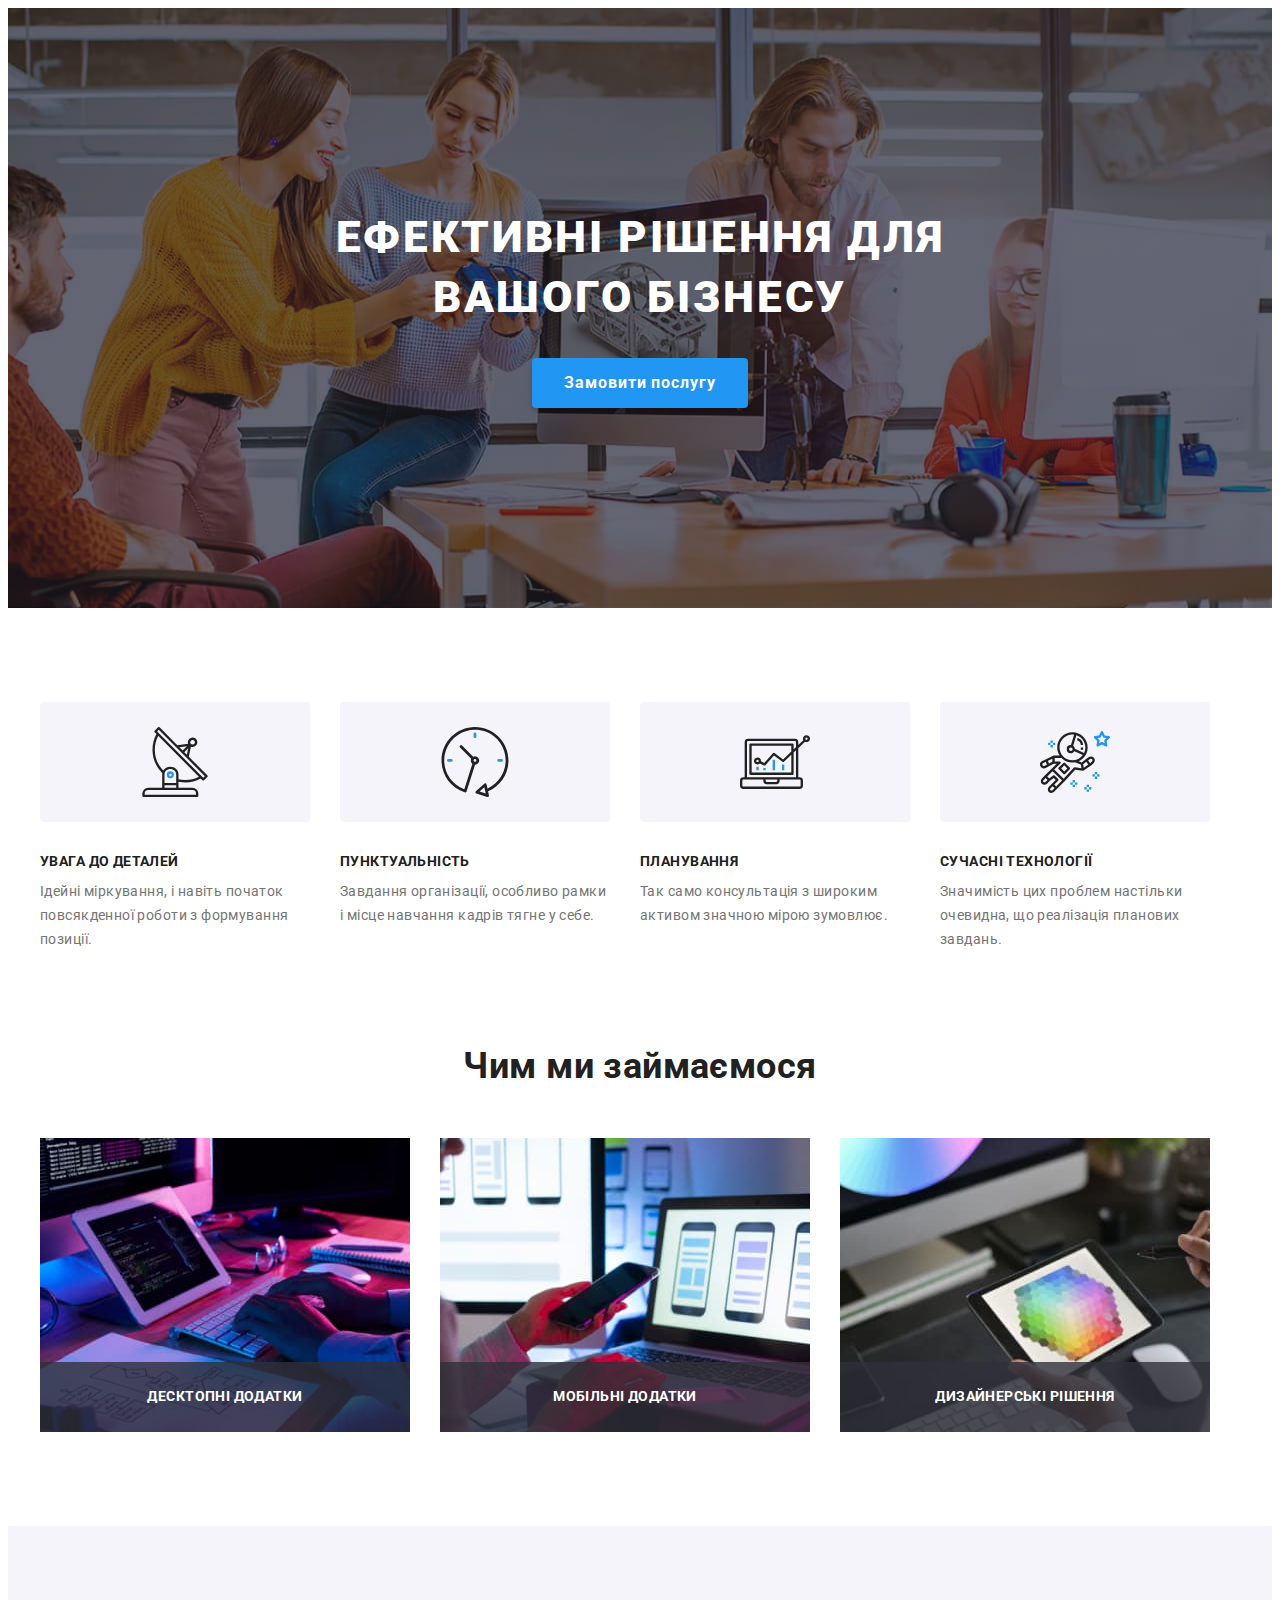
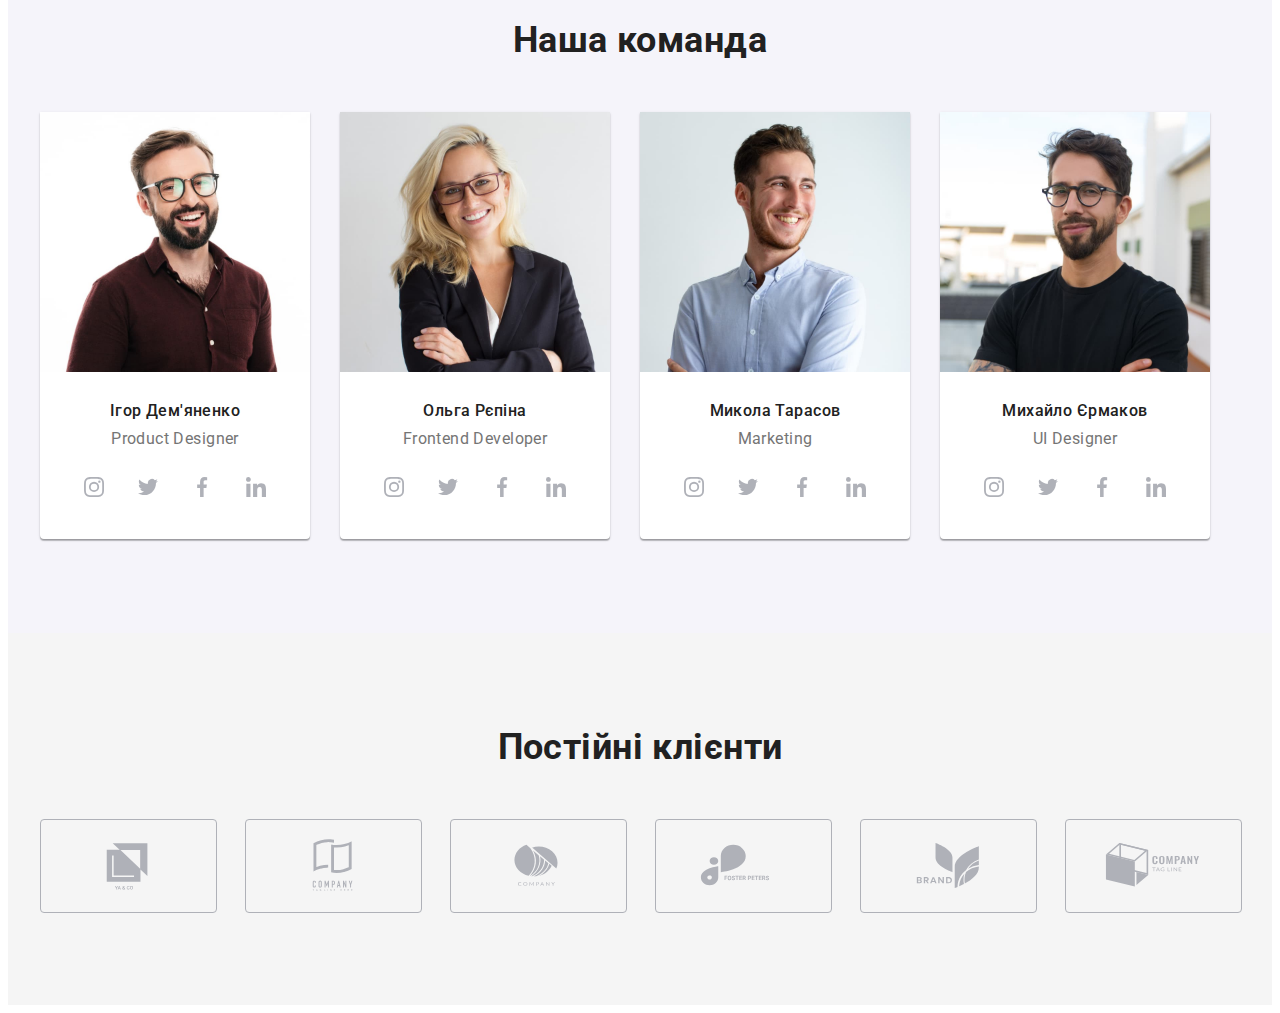
==== commit 4a488819: "adapted features, gallery, team and _clients" ====
--- a/index.html
+++ b/index.html
@@ -68,7 +68,7 @@
         </div>
       </section>
       <!-------------------------------Features--------------------------------------->
-      <!-- <section class="features section">
+      <section class="features section">
         <div class="container">
           <h2 class="visually-hidden">Особливості</h2>
           <ul class="features-list list">
@@ -121,9 +121,9 @@
             </li>
           </ul>
         </div>
-      </section> -->
+      </section>
       <!-------------------------------Gallery---------------------------------------->
-      <!-- <section class="gallery section gallery__section">
+      <section class="gallery section gallery__section">
         <div class="container">
           <h2 class="gallery__title section__title">Чим ми займаємося</h2>
           <ul class="projects-list list">
@@ -161,9 +161,9 @@
             </li>
           </ul>
         </div>
-      </section> -->
+      </section>
       <!--------------------------------TEAM------------------------------------------>
-      <!-- <section class="team section team__section">
+      <section class="team section team__section">
         <div class="container">
           <h2 class="team__title section__title">Наша команда</h2>
           <ul class="team-list list">
@@ -344,9 +344,9 @@
             </li>
           </ul>
         </div>
-      </section> -->
+      </section>
       <!---------------------------------CLIENTS-------------------------------------->
-      <!-- <section class="clients section">
+      <section class="clients section">
         <div class="container">
           <h2 class="clients__title section__title">Постійні клієнти</h2>
           <ul class="clients-list list">
@@ -394,7 +394,7 @@
             </li>
           </ul>
         </div>
-      </section> -->
+      </section>
     </main>
     <!-------------------------------FOOTER----------------------------------------->
     <!-- <footer class="footer">
--- a/css/main.min.css
+++ b/css/main.min.css
@@ -1 +1 @@
-.visually-hidden{position:absolute;white-space:nowrap;width:1px;height:1px;overflow:hidden;border:0;padding:0;clip:rect(0 0 0 0);-webkit-clip-path:inset(50%);clip-path:inset(50%);margin:-1px}.filter-list,.clients-list__link,.clients-list,.features-list__wrap,.features-list,.team-list,.contacts__link,.header__contacts,.menu,.contacts,.navigation,.header__container,.modal__close-btn,.checkbox__text span,.checkbox__text,.social__link,.footer-soc-link,.social{display:flex;align-items:center;justify-content:center}h1,h2,h3,h4,h5,h6,p,ul{margin:0;padding-left:0}img{display:block;max-width:100%;height:auto}body{font-family:"Roboto",sans-serif;font-size:14px;letter-spacing:.03em;color:#212121;background-color:#fff}.section{padding:60px 0}.section__title{margin-bottom:30px;text-align:center;font-size:28px;line-height:1.18}@media screen and (min-width: 1200px){.section__title{padding:94px 0;margin-bottom:50px;font-size:36px;line-height:1.16}}.container{width:100%;padding:0 15px;margin:0 auto}@media screen and (min-width: 480px){.container{width:480px}}@media screen and (min-width: 768px){.container{width:768px}}@media screen and (min-width: 1200px){.container{width:1200px}}.list{list-style:none}.link{text-decoration:none}.link:hover,.link:focus{color:#2196f3}.logo{font-weight:700;font-size:26px;line-height:1.19;color:#2196f3;font-family:"Raleway",sans-serif}.logo--black span{color:#000}.logo--white span{color:#fff}.btn{display:block;font-family:inherit;cursor:pointer}.btn:hover,.btn:focus,.btn:active{color:active-btn-color;background-color:#2196f3}.btn__accent{display:block;margin:0 auto;height:50px;font-family:inherit;font-weight:700;font-size:16px;line-height:1.88;letter-spacing:.06em;color:#fff;border-radius:4px;border:none;background-color:#2196f3;box-shadow:0px 4px 4px rgba(0,0,0,.15);transition:background-color 250ms cubic-bezier(0.4, 0, 0.2, 1),color 250ms cubic-bezier(0.4, 0, 0.2, 1);cursor:pointer}.btn__accent:hover,.btn__accent:focus,.btn__accent:active{background-color:#188ce8}.social__item{width:44px;height:44px}.social__icon{fill:currentColor}.social{gap:10px}.social__link,.footer-soc-link{width:100%;height:100%;border-radius:50%;transition:color 250ms cubic-bezier(0.4, 0, 0.2, 1),background-color 250ms cubic-bezier(0.4, 0, 0.2, 1)}.social--light .social__link{color:#afb1b8}.social--light .social__link:hover,.social--light .social__link:focus{color:#fff;background-color:#2196f3}.social--dark .social__link{color:#fff;background-color:rgba(255,255,255,.1)}.social--dark .social__link:hover,.social--dark .social__link:focus{background-color:#2196f3}.checkbox__agreement{padding-left:5px;color:#2196f3;transition:color 250ms cubic-bezier(0.4, 0, 0.2, 1)}.checkbox__agreement:focus{color:#188ce8;outline-color:#2196f3}.checkbox__text{line-height:1.71;color:#757575;cursor:pointer}.checkbox__text span{margin-right:7px;width:16px;height:15px;border:2px solid #757575;border-radius:3px;fill:rgba(0,0,0,0);transition:border 250ms cubic-bezier(0.4, 0, 0.2, 1),fill 250ms cubic-bezier(0.4, 0, 0.2, 1)}.checkbox__input:checked+.checkbox__text span{background-color:#2196f3;border-color:rgba(0,0,0,0);fill:#fff}.checkbox__input:focus+.checkbox__text span{border-color:#2196f3}.backdrop{position:fixed;padding:40px;top:0;left:0;width:100%;height:100%;background-color:rgba(0,0,0,.2);transition:opacity 250ms cubic-bezier(0.4, 0, 0.2, 1),visibility 250ms cubic-bezier(0.4, 0, 0.2, 1)}.backdrop.is-hidden{opacity:0;visibility:hidden;pointer-events:none}.backdrop.is-hidden .modal{transform:translate(-50%, -50%) scaley(0);transition:transform 250ms cubic-bezier(0.4, 0, 0.2, 1)}.modal{position:absolute;padding:40px;top:50%;left:50%;transform:translate(-50%, -50%);width:528px;height:581px;background-color:#fff;box-shadow:0px 1px 3px rgba(0,0,0,.12),0px 1px 1px rgba(0,0,0,.14),0px 2px 1px rgba(0,0,0,.2);border-radius:4px;transform:translate(-50%, -50%) scaley(1);transition:transform 250ms cubic-bezier(0.4, 0, 0.2, 1)}.modal__close-btn{position:absolute;padding:0;top:8px;right:8px;width:30px;height:30px;color:#000;background-color:#fff;border:1px solid rgba(0,0,0,.1);border-radius:50%;outline:rgba(0,0,0,0);transition:color 250ms cubic-bezier(0.4, 0, 0.2, 1),border 250ms cubic-bezier(0.4, 0, 0.2, 1);cursor:pointer}.modal__close-btn:hover,.modal__close-btn:focus{color:#2196f3;border-color:#2196f3}.modal__close-btn .modal__icon-close{fill:currentColor}.modal__title{margin-bottom:12px;text-align:center;font-weight:700;font-size:20px;line-height:1.15}.details-form__item:not(:last-child){margin-bottom:10px}.details-form__text{display:block;margin-bottom:4px;font-size:12px;line-height:1.16;letter-spacing:.01em;color:#757575}.details-form-wrap{position:relative}.details-form-wrap__input{padding-left:42px}.details-form-wrap__input:focus{border:1px solid #2196f3}.modal-input{display:block;width:100%;height:40px;font-size:12px;line-height:1.16;letter-spacing:.01em;color:#212121;border:1px solid rgba(33,33,33,.2);border-radius:4px;outline:rgba(0,0,0,0);transition:border 250ms cubic-bezier(0.4, 0, 0.2, 1)}.details-form-wrap__icon{position:absolute;top:50%;left:12px;transform:translatey(-50%);transition:fill 250ms cubic-bezier(0.4, 0, 0.2, 1)}.details-form-wrap__input:focus+.details-form-wrap__icon{fill:#2196f3}.details-form__comment{margin-bottom:20px}.details-form__comment-text{padding:12px 16px;resize:none;height:120px}.details-form__comment-text:focus{border:1px solid #2196f3}.details-form__comment-text::-moz-placeholder{font-size:12px;line-height:1.16;letter-spacing:.01em;color:rgba(117,117,117,.5)}.details-form__comment-text:-ms-input-placeholder{font-size:12px;line-height:1.16;letter-spacing:.01em;color:rgba(117,117,117,.5)}.details-form__comment-text::placeholder{font-size:12px;line-height:1.16;letter-spacing:.01em;color:rgba(117,117,117,.5)}.details-form__btn{margin-top:30px;min-width:200px;outline:rgba(0,0,0,0)}.header{border-bottom:1px solid #ececec}.navigation__logo{margin-right:93px;padding-top:24px;padding-bottom:25px}.menu,.contacts{gap:50px}.menu__item{padding:32px 0}.menu__item .current{color:#2196f3}.menu__item .current::after{content:"";display:block;position:absolute;width:100%;bottom:-2px;border-bottom:4px solid #2196f3;border-radius:2px}.menu__link{color:#212121}.menu__link,.contacts__link{position:relative;padding:32px 0;font-weight:500;line-height:1.33;letter-spacing:.02em;transition:color 250ms cubic-bezier(0.4, 0, 0.2, 1)}.header__contacts{margin-left:auto}.contacts__link{gap:10px;color:#757575}.contacts__icon{fill:currentColor}.hero{background-color:#2f303a;background-image:linear-gradient(rgba(47, 48, 58, 0.4), rgba(47, 48, 58, 0.4)),url(../images/hero.jpg);background-repeat:no-repeat;background-position:center;background-size:cover}.hero__title{text-align:center;margin:0 auto;margin-bottom:30px;font-weight:900;font-size:26px;line-height:1.62;letter-spacing:.06em;color:#fff;text-transform:uppercase}@media screen and (min-width: 768px){.hero__title{max-width:360px}}@media screen and (min-width: 1200px){.hero__title{max-width:696px;font-weight:900;font-size:44px;line-height:1.36;letter-spacing:.06em;color:#fff}}.hero__btn{width:200px}@media screen and (min-width: 1200px){.hero__btn{width:216px}}.hero__section{padding:118px 0;margin:0 auto;max-width:1600px}@media screen and (min-width: 1200px){.hero__section{padding:200px 0}}.features-list__title{margin-bottom:10px;margin-top:30px;font-size:14px;line-height:1.33;text-transform:uppercase}.features-list,.team-list{gap:30px}.features-list__item{max-width:270px;height:248px}.features-list__wrap{height:120px;background-color:#f5f4fa;border-radius:4px}.features-list__text{line-height:1.71;color:#757575}.gallery__section{padding-top:0}.projects-list{display:flex;gap:30px}.projects-list__item{position:relative}.label{position:absolute;bottom:0;width:100%;padding:27px 0;font-weight:700;line-height:1.14;color:#fff;text-align:center;text-transform:uppercase;background-color:rgba(47,48,58,.8)}.team{background-color:#f5f4fa}.team-list__item{background-color:#fff;box-shadow:0px 1px 3px rgba(0,0,0,.12),0px 1px 1px rgba(0,0,0,.14),0px 2px 1px rgba(0,0,0,.2);border-radius:0px 0px 4px 4px}.team-list__text{text-align:center;margin-bottom:16px;font-size:16px;line-height:1.18;color:#757575}.team-list__content{padding:30px 0}.team-list__name{text-align:center;margin-bottom:10px;font-weight:500;font-size:16px;line-height:1.18}.clients{background-color:#f5f5f5}.clients-list{gap:30px}.clients-list__items{width:calc((100% - 150px)/6);height:92px}.clients-list__link{width:100%;height:100%;border:1px solid #afb1b8;border-radius:4px;color:#afb1b8;transition:border-color 250ms cubic-bezier(0.4, 0, 0.2, 1),color 250ms cubic-bezier(0.4, 0, 0.2, 1)}.clients-list__link:hover,.clients-list__link:focus{color:#2196f3;border-color:#2196f3}.clients-list__icon{fill:currentColor}.footer{background-color:#2f303a}.footer__container{display:flex;justify-content:center;align-items:baseline;padding:60px 0;gap:70px}.footer__title{text-align:start;margin-bottom:20px;font-size:14px;line-height:1.14;color:#fff;text-transform:uppercase}.address__footer{margin-top:20px;margin-left:auto;min-width:231px}.address-list__item:not(:last-child){margin-bottom:9px}.address-list__link{font-style:normal;line-height:1.71;color:rgba(255,255,255,.6);transition:color 250ms cubic-bezier(0.4, 0, 0.2, 1)}.address-list__link--white{color:#fff}.subscribe{color:#fff}.subscribe__container{margin-left:auto}.form__container{display:flex;gap:12px}.form__label{width:358px;height:50px}.form__input{padding-left:16px;width:100%;height:100%;font-size:16px;line-height:1.25;color:#fff;background-color:rgba(33,150,243,0);border:1px solid rgba(255,255,255,.3);border-radius:4px}.form__input::-moz-placeholder{color:rgba(255,255,255,.6)}.form__input:-ms-input-placeholder{color:rgba(255,255,255,.6)}.form__input::placeholder{color:rgba(255,255,255,.6)}.form__btn{display:flex;align-items:center;justify-content:center;gap:10px;min-width:200px}.filter-list{margin:0 auto;margin-bottom:50px;gap:8px}.filter-list__btn{display:block;text-align:center;padding:6px 22px;border-radius:4px;border-color:rgba(0,0,0,0);font-family:inherit;font-weight:500;font-size:16px;line-height:1.62;background-color:#f5f4fa;cursor:pointer;transition:color 250ms cubic-bezier(0.4, 0, 0.2, 1),background-color 250ms cubic-bezier(0.4, 0, 0.2, 1),box-shadow 250ms cubic-bezier(0.4, 0, 0.2, 1)}.filter-list__btn:hover,.filter-list__btn:focus{background-color:#2196f3;color:#fff;box-shadow:0px 3px 1px rgba(0,0,0,.1),0px 1px 2px rgba(0,0,0,.08),0px 2px 2px rgba(0,0,0,.12)}.cards-list{display:flex;flex-wrap:wrap;justify-content:center;margin-top:-30px;margin-left:-30px}.cards-link{display:block;margin:0;text-decoration:none;transition:box-shadow 250ms cubic-bezier(0.4, 0, 0.2, 1)}.cards-link:hover,.cards-link:focus{box-shadow:0px 1px 1px rgba(0,0,0,.12),0px 4px 4px rgba(0,0,0,.06),1px 4px 6px rgba(0,0,0,.16)}.cards-link__title{margin-bottom:4px;font-size:18px;line-height:2;letter-spacing:.06em;color:#212121}.cards-list__item{margin-top:30px;margin-left:30px;flex-basis:calc(33.3333333333% - 30px)}.cards-link__box{position:relative;overflow:hidden;width:370px;height:294px}.cards-link__box:hover .overlay{transform:translateX(0)}.overlay{position:absolute;padding:63px 24px;top:0;left:0;width:100%;height:100%;background-color:rgba(33,150,243,.9);transform:translatey(101%);transition:transform 250ms cubic-bezier(0.4, 0, 0.2, 1)}.overlay__content{font-size:18px;line-height:1.56;color:#fff}.cards-link__content{padding:20px 24px;border-left:1px solid #eee;border-bottom:1px solid #eee;border-right:1px solid #eee}.cards-link__text{color:#757575;font-size:16px;line-height:1.88}/*# sourceMappingURL=main.min.css.map */+.visually-hidden{position:absolute;white-space:nowrap;width:1px;height:1px;overflow:hidden;border:0;padding:0;clip:rect(0 0 0 0);-webkit-clip-path:inset(50%);clip-path:inset(50%);margin:-1px}.filter-list,.contacts__link,.header__contacts,.menu,.contacts,.navigation,.header__container,.modal__close-btn,.checkbox__text span,.checkbox__text,.social__link,.footer-soc-link,.social{display:flex;align-items:center;justify-content:center}h1,h2,h3,h4,h5,h6,p,ul{margin:0;padding-left:0}img{display:block;max-width:100%;height:auto;width:100%}body{font-family:"Roboto",sans-serif;font-size:14px;letter-spacing:.03em;color:#212121;background-color:#fff}.section{padding:60px 0}.section__title{margin-bottom:30px;text-align:center;font-size:28px;line-height:1.18}@media screen and (min-width: 1200px){.section{padding:94px 0}.section__title{margin-bottom:50px;font-size:36px;line-height:1.16}}.container{width:100%;padding:0 15px;margin:0 auto}@media screen and (min-width: 480px){.container{width:480px}}@media screen and (min-width: 768px){.container{width:768px}}@media screen and (min-width: 1200px){.container{width:1200px}}.list{list-style:none}.link{text-decoration:none}.link:hover,.link:focus{color:#2196f3}.logo{font-weight:700;font-size:26px;line-height:1.19;color:#2196f3;font-family:"Raleway",sans-serif}.logo--black span{color:#000}.logo--white span{color:#fff}.btn{display:block;font-family:inherit;cursor:pointer}.btn:hover,.btn:focus,.btn:active{color:active-btn-color;background-color:#2196f3}.btn__accent{display:block;margin:0 auto;height:50px;font-family:inherit;font-weight:700;font-size:16px;line-height:1.88;letter-spacing:.06em;color:#fff;border-radius:4px;border:none;background-color:#2196f3;box-shadow:0px 4px 4px rgba(0,0,0,.15);transition:background-color 250ms cubic-bezier(0.4, 0, 0.2, 1),color 250ms cubic-bezier(0.4, 0, 0.2, 1);cursor:pointer}.btn__accent:hover,.btn__accent:focus,.btn__accent:active{background-color:#188ce8}.social__item{width:44px;height:44px}.social__icon{fill:currentColor}.social{gap:10px}.social__link,.footer-soc-link{width:100%;height:100%;border-radius:50%;transition:color 250ms cubic-bezier(0.4, 0, 0.2, 1),background-color 250ms cubic-bezier(0.4, 0, 0.2, 1)}.social--light .social__link{color:#afb1b8}.social--light .social__link:hover,.social--light .social__link:focus{color:#fff;background-color:#2196f3}.social--dark .social__link{color:#fff;background-color:rgba(255,255,255,.1)}.social--dark .social__link:hover,.social--dark .social__link:focus{background-color:#2196f3}.checkbox__agreement{padding-left:5px;color:#2196f3;transition:color 250ms cubic-bezier(0.4, 0, 0.2, 1)}.checkbox__agreement:focus{color:#188ce8;outline-color:#2196f3}.checkbox__text{line-height:1.71;color:#757575;cursor:pointer}.checkbox__text span{margin-right:7px;width:16px;height:15px;border:2px solid #757575;border-radius:3px;fill:rgba(0,0,0,0);transition:border 250ms cubic-bezier(0.4, 0, 0.2, 1),fill 250ms cubic-bezier(0.4, 0, 0.2, 1)}.checkbox__input:checked+.checkbox__text span{background-color:#2196f3;border-color:rgba(0,0,0,0);fill:#fff}.checkbox__input:focus+.checkbox__text span{border-color:#2196f3}.backdrop{position:fixed;padding:40px;top:0;left:0;width:100%;height:100%;background-color:rgba(0,0,0,.2);transition:opacity 250ms cubic-bezier(0.4, 0, 0.2, 1),visibility 250ms cubic-bezier(0.4, 0, 0.2, 1)}.backdrop.is-hidden{opacity:0;visibility:hidden;pointer-events:none}.backdrop.is-hidden .modal{transform:translate(-50%, -50%) scaley(0);transition:transform 250ms cubic-bezier(0.4, 0, 0.2, 1)}.modal{position:absolute;padding:40px;top:50%;left:50%;transform:translate(-50%, -50%);width:528px;height:581px;background-color:#fff;box-shadow:0px 1px 3px rgba(0,0,0,.12),0px 1px 1px rgba(0,0,0,.14),0px 2px 1px rgba(0,0,0,.2);border-radius:4px;transform:translate(-50%, -50%) scaley(1);transition:transform 250ms cubic-bezier(0.4, 0, 0.2, 1)}.modal__close-btn{position:absolute;padding:0;top:8px;right:8px;width:30px;height:30px;color:#000;background-color:#fff;border:1px solid rgba(0,0,0,.1);border-radius:50%;outline:rgba(0,0,0,0);transition:color 250ms cubic-bezier(0.4, 0, 0.2, 1),border 250ms cubic-bezier(0.4, 0, 0.2, 1);cursor:pointer}.modal__close-btn:hover,.modal__close-btn:focus{color:#2196f3;border-color:#2196f3}.modal__close-btn .modal__icon-close{fill:currentColor}.modal__title{margin-bottom:12px;text-align:center;font-weight:700;font-size:20px;line-height:1.15}.details-form__item:not(:last-child){margin-bottom:10px}.details-form__text{display:block;margin-bottom:4px;font-size:12px;line-height:1.16;letter-spacing:.01em;color:#757575}.details-form-wrap{position:relative}.details-form-wrap__input{padding-left:42px}.details-form-wrap__input:focus{border:1px solid #2196f3}.modal-input{display:block;width:100%;height:40px;font-size:12px;line-height:1.16;letter-spacing:.01em;color:#212121;border:1px solid rgba(33,33,33,.2);border-radius:4px;outline:rgba(0,0,0,0);transition:border 250ms cubic-bezier(0.4, 0, 0.2, 1)}.details-form-wrap__icon{position:absolute;top:50%;left:12px;transform:translatey(-50%);transition:fill 250ms cubic-bezier(0.4, 0, 0.2, 1)}.details-form-wrap__input:focus+.details-form-wrap__icon{fill:#2196f3}.details-form__comment{margin-bottom:20px}.details-form__comment-text{padding:12px 16px;resize:none;height:120px}.details-form__comment-text:focus{border:1px solid #2196f3}.details-form__comment-text::-moz-placeholder{font-size:12px;line-height:1.16;letter-spacing:.01em;color:rgba(117,117,117,.5)}.details-form__comment-text:-ms-input-placeholder{font-size:12px;line-height:1.16;letter-spacing:.01em;color:rgba(117,117,117,.5)}.details-form__comment-text::placeholder{font-size:12px;line-height:1.16;letter-spacing:.01em;color:rgba(117,117,117,.5)}.details-form__btn{margin-top:30px;min-width:200px;outline:rgba(0,0,0,0)}.header{border-bottom:1px solid #ececec}.navigation__logo{margin-right:93px;padding-top:24px;padding-bottom:25px}.menu,.contacts{gap:50px}.menu__item{padding:32px 0}.menu__item .current{color:#2196f3}.menu__item .current::after{content:"";display:block;position:absolute;width:100%;bottom:-2px;border-bottom:4px solid #2196f3;border-radius:2px}.menu__link{color:#212121}.menu__link,.contacts__link{position:relative;padding:32px 0;font-weight:500;line-height:1.33;letter-spacing:.02em;transition:color 250ms cubic-bezier(0.4, 0, 0.2, 1)}.header__contacts{margin-left:auto}.contacts__link{gap:10px;color:#757575}.contacts__icon{fill:currentColor}.hero{background-color:#2f303a;background-image:linear-gradient(rgba(47, 48, 58, 0.4), rgba(47, 48, 58, 0.4)),url(../images/hero.jpg);background-repeat:no-repeat;background-position:center;background-size:cover}.hero__title{text-align:center;margin:0 auto;margin-bottom:30px;font-weight:900;font-size:26px;line-height:1.62;letter-spacing:.06em;color:#fff;text-transform:uppercase}@media screen and (min-width: 768px){.hero__title{max-width:360px}}@media screen and (min-width: 1200px){.hero__title{max-width:696px;font-weight:900;font-size:44px;line-height:1.36;letter-spacing:.06em;color:#fff}}.hero__btn{width:200px}@media screen and (min-width: 1200px){.hero__btn{width:216px}}.hero__section{padding:118px 0;margin:0 auto;max-width:1600px}@media screen and (min-width: 1200px){.hero__section{padding:200px 0}}.features-list,.team-list{display:flex;flex-wrap:wrap;gap:30px}.features-list__item{width:100%}.features-list__wrap{display:flex;align-items:center;justify-content:center;height:120px;background-color:#f5f4fa;border-radius:4px}.features-list__title{margin-bottom:10px;margin-top:30px;font-size:14px;line-height:1.14;text-transform:uppercase}.features-list__text{line-height:1.71;color:#757575}@media screen and (min-width: 768px){.features-list__item{width:calc((100% - 30px)/2)}}@media screen and (min-width: 1200px){.features-list__item{max-width:270px}.features-list__title{font-size:14px;line-height:1.33}}@media screen and (max-width: 1199.9px){.gallery{position:absolute;white-space:nowrap;width:1px;height:1px;overflow:hidden;border:0;padding:0;clip:rect(0 0 0 0);-webkit-clip-path:inset(50%);clip-path:inset(50%);margin:-1px}}.gallery__section{padding-top:0}.projects-list{display:flex;gap:30px}.projects-list__item{position:relative}.label{position:absolute;bottom:0;width:100%;padding:27px 0;font-weight:700;line-height:1.14;color:#fff;text-align:center;text-transform:uppercase;background-color:rgba(47,48,58,.8)}.team{background-color:#f5f4fa}.team-list__item{width:100%;background-color:#fff;box-shadow:0px 1px 3px rgba(0,0,0,.12),0px 1px 1px rgba(0,0,0,.14),0px 2px 1px rgba(0,0,0,.2);border-radius:0px 0px 4px 4px}.team-list__name{text-align:center;margin-bottom:10px;font-weight:500;font-size:16px;line-height:1.18}.team-list__text{text-align:center;margin-bottom:16px;font-size:16px;line-height:1.18;color:#757575}.team-list__content{padding:30px 0}@media screen and (min-width: 768px){.team-list__item{width:calc((100% - 30px)/2)}}@media screen and (min-width: 1200px){.team-list__item{max-width:270px}}.clients{background-color:#f5f5f5}.clients-list{gap:30px;display:flex;flex-wrap:wrap}.clients-list__items{width:calc((100% - 30px)/2)}.clients-list__link{display:flex;align-items:center;justify-content:center;width:100%;height:100%;border:1px solid #afb1b8;border-radius:4px;color:#afb1b8;transition:border-color 250ms cubic-bezier(0.4, 0, 0.2, 1),color 250ms cubic-bezier(0.4, 0, 0.2, 1)}.clients-list__link:hover,.clients-list__link:focus{color:#2196f3;border-color:#2196f3}.clients-list__icon{fill:currentColor}@media screen and (min-width: 768px){.clients-list__items{width:calc((100% - 60px)/3)}}@media screen and (min-width: 1200px){.clients-list__items{width:calc((100% - 150px)/6);height:92px}}.footer{background-color:#2f303a}.footer__container{display:flex;justify-content:center;align-items:baseline;padding:60px 0;gap:70px}.footer__title{text-align:start;margin-bottom:20px;font-size:14px;line-height:1.14;color:#fff;text-transform:uppercase}.address__footer{margin-top:20px;margin-left:auto;min-width:231px}.address-list__item:not(:last-child){margin-bottom:9px}.address-list__link{font-style:normal;line-height:1.71;color:rgba(255,255,255,.6);transition:color 250ms cubic-bezier(0.4, 0, 0.2, 1)}.address-list__link--white{color:#fff}.subscribe{color:#fff}.subscribe__container{margin-left:auto}.form__container{display:flex;gap:12px}.form__label{width:358px;height:50px}.form__input{padding-left:16px;width:100%;height:100%;font-size:16px;line-height:1.25;color:#fff;background-color:rgba(33,150,243,0);border:1px solid rgba(255,255,255,.3);border-radius:4px}.form__input::-moz-placeholder{color:rgba(255,255,255,.6)}.form__input:-ms-input-placeholder{color:rgba(255,255,255,.6)}.form__input::placeholder{color:rgba(255,255,255,.6)}.form__btn{display:flex;align-items:center;justify-content:center;gap:10px;min-width:200px}.filter-list{margin:0 auto;margin-bottom:50px;gap:8px}.filter-list__btn{display:block;text-align:center;padding:6px 22px;border-radius:4px;border-color:rgba(0,0,0,0);font-family:inherit;font-weight:500;font-size:16px;line-height:1.62;background-color:#f5f4fa;cursor:pointer;transition:color 250ms cubic-bezier(0.4, 0, 0.2, 1),background-color 250ms cubic-bezier(0.4, 0, 0.2, 1),box-shadow 250ms cubic-bezier(0.4, 0, 0.2, 1)}.filter-list__btn:hover,.filter-list__btn:focus{background-color:#2196f3;color:#fff;box-shadow:0px 3px 1px rgba(0,0,0,.1),0px 1px 2px rgba(0,0,0,.08),0px 2px 2px rgba(0,0,0,.12)}.cards-list{display:flex;flex-wrap:wrap;justify-content:center;margin-top:-30px;margin-left:-30px}.cards-link{display:block;margin:0;text-decoration:none;transition:box-shadow 250ms cubic-bezier(0.4, 0, 0.2, 1)}.cards-link:hover,.cards-link:focus{box-shadow:0px 1px 1px rgba(0,0,0,.12),0px 4px 4px rgba(0,0,0,.06),1px 4px 6px rgba(0,0,0,.16)}.cards-link__title{margin-bottom:4px;font-size:18px;line-height:2;letter-spacing:.06em;color:#212121}.cards-list__item{margin-top:30px;margin-left:30px;flex-basis:calc(33.3333333333% - 30px)}.cards-link__box{position:relative;overflow:hidden;width:370px;height:294px}.cards-link__box:hover .overlay{transform:translateX(0)}.overlay{position:absolute;padding:63px 24px;top:0;left:0;width:100%;height:100%;background-color:rgba(33,150,243,.9);transform:translatey(101%);transition:transform 250ms cubic-bezier(0.4, 0, 0.2, 1)}.overlay__content{font-size:18px;line-height:1.56;color:#fff}.cards-link__content{padding:20px 24px;border-left:1px solid #eee;border-bottom:1px solid #eee;border-right:1px solid #eee}.cards-link__text{color:#757575;font-size:16px;line-height:1.88}/*# sourceMappingURL=main.min.css.map */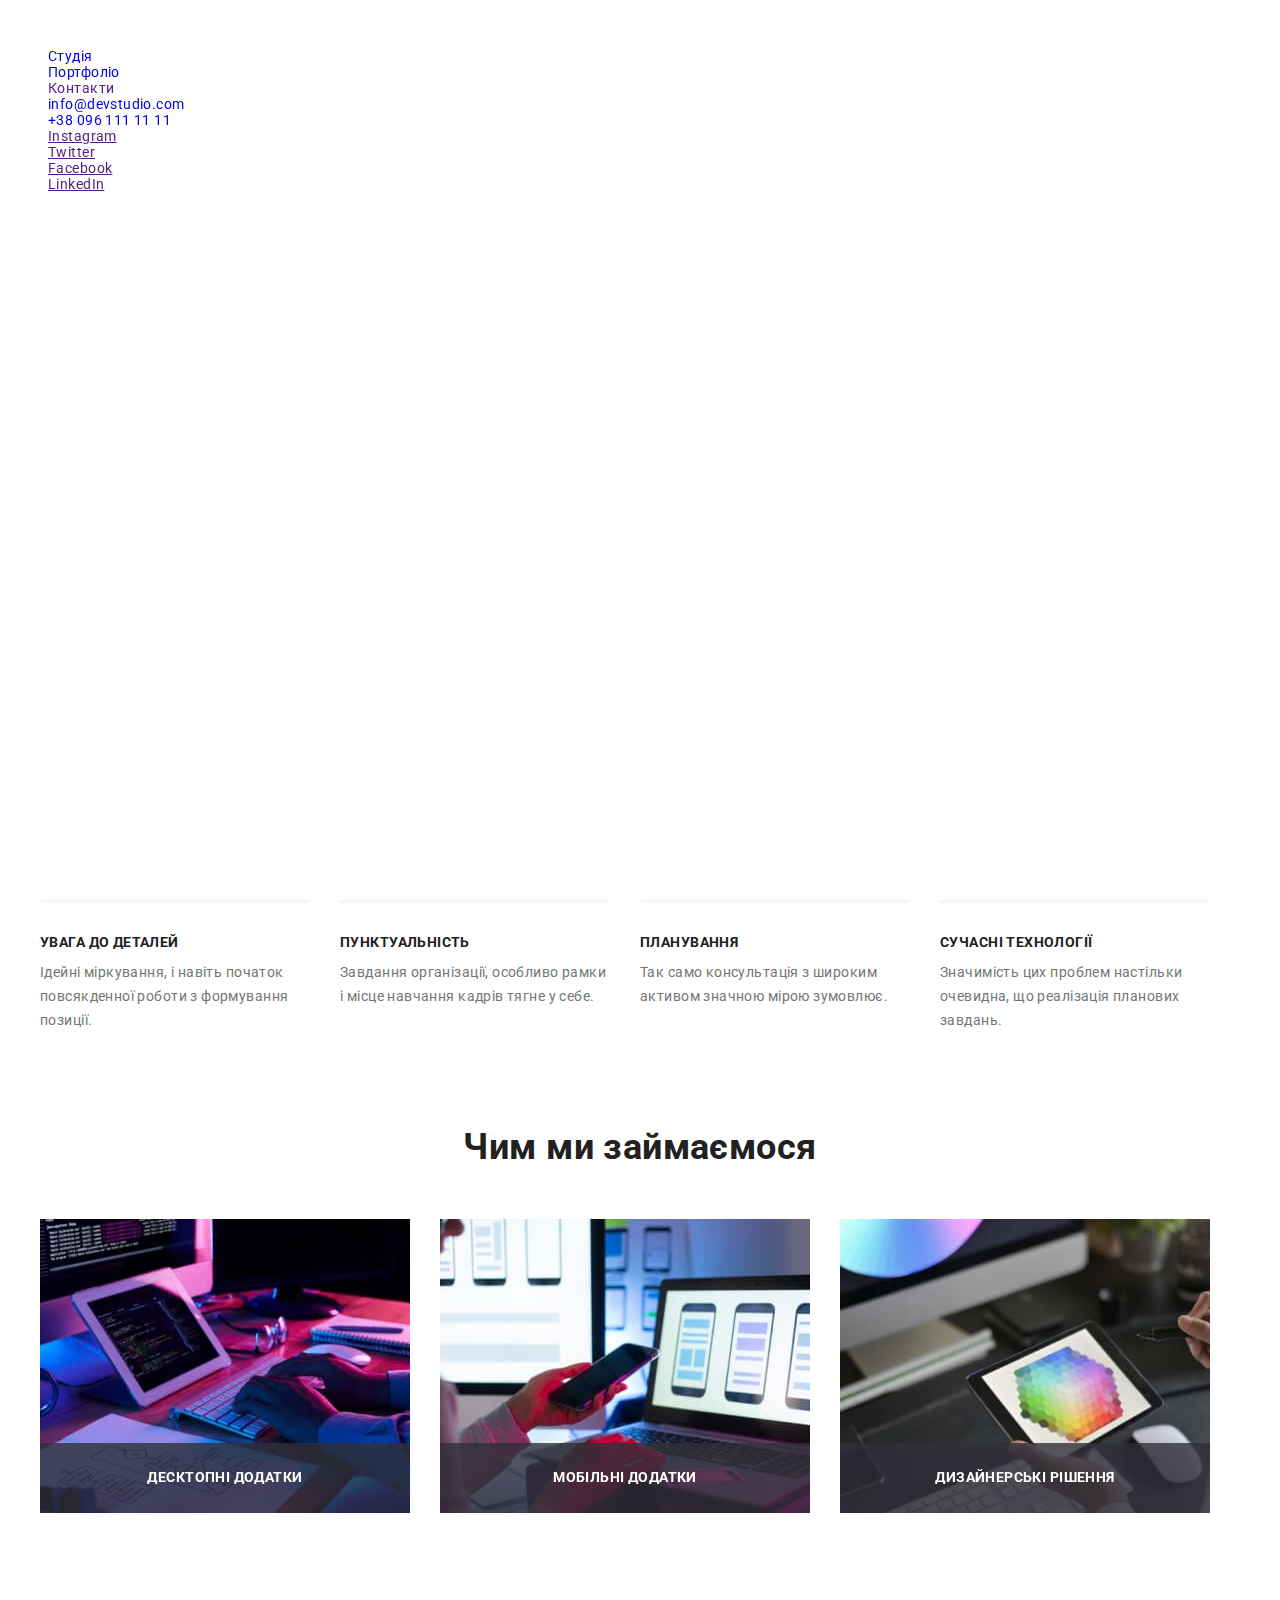
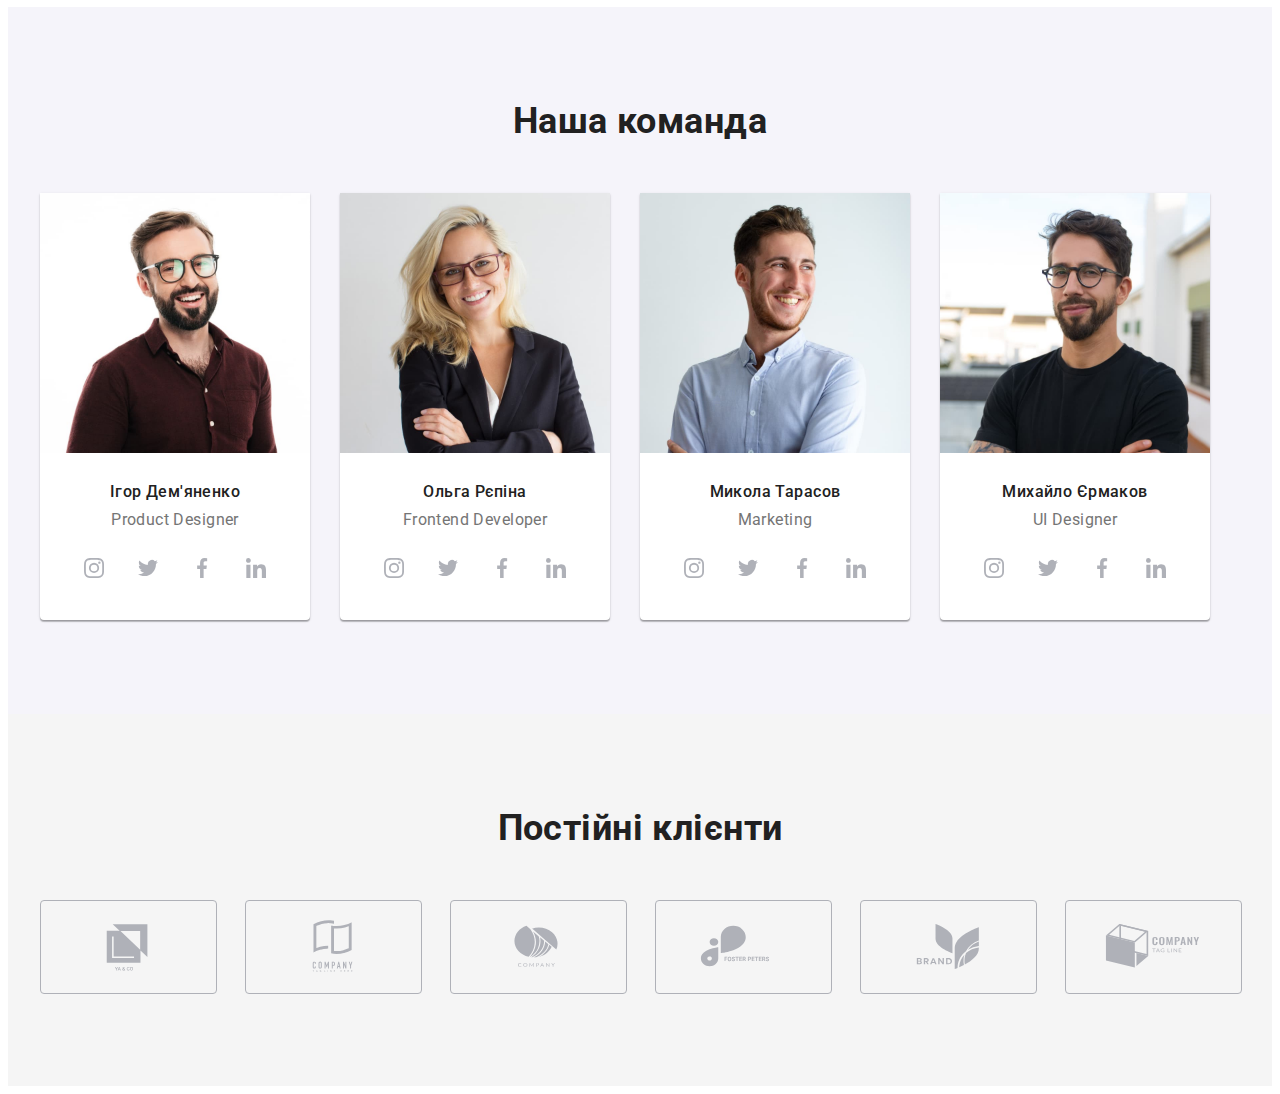
==== commit 5ad82115: "add cards, start in menu" ====
--- a/index.html
+++ b/index.html
@@ -18,14 +18,16 @@
       crossorigin="anonymous"
       referrerpolicy="no-referrer"
     />
-    <link rel="stylesheet" href="./css/main.min.css">
+    <link rel="stylesheet" href="./css/main.min.css" />
   </head>
 
   <body>
-    <!-- <header class="header">
+    <header class="header">
       <div class="container header__container">
         <nav class="navigation">
-          <a class="logo logo--black navigation__logo link" href="./index.html" lang="en">Web<span>Studio</span></a>
+          <a class="logo logo--black navigation__logo link" href="./index.html" lang="en"
+            >Web<span>Studio</span></a
+          >
           <ul class="menu list">
             <li class="menu__item">
               <a class="menu__link link current" href="./index.html">Студія</a>
@@ -57,14 +59,78 @@
             </li>
           </ul>
         </div>
+
+        <button class="menu-mob__open-btn hero__btn" type="button">
+          <svg class="menu-mob__open-icon" width="40" height="40">
+            <use href="./images/icons.svg#icon-open-menu"></use>
+          </svg>
+        </button>
       </div>
-    </header> -->
+      
+        <div class="menu-mob ">
+          <div class="menu-mob-container">
+          <button type="button" class="menu-mob__close-btn">
+            <svg class="menu-mob__close-icon" width="40" height="40">
+              <use href="./images/icons.svg#icon-close-menu"></use>
+            </svg>
+          </button>
+          <ul class="menu-mob__list list">
+            <li class="menu-mob__item">
+              <a class="menu-mob__link link current" href="./index.html">Студія</a>
+            </li>
+            <li class="menu-mob__item">
+              <a class="menu-mob__link link" href="./portfolio.html">Портфоліо</a>
+            </li>
+            <li class="menu-mob__item"><a class="menu-mob__link link" href="">Контакти</a></li>
+          </ul>
+  
+          <div class="mob-contacts">
+            <ul class="mob-contacts__list list">
+              <li class="mob-contacts__item">
+                <a class="mob-contacts__link link" href="mailto:info@devstudio.com"
+                  >
+                  <!-- <svg class="mob-contacts__icon" width="16" height="12">
+                    <use href="./images/icons.svg#icon-envelope"></use>
+                  </svg> -->
+                  info@devstudio.com
+                </a>
+              </li>
+              <li class="mob-contacts__item">
+                <a class="mob-contacts__link link" href="tel:+380961111111"
+                  >
+                  <!-- <svg class="mob-contacts__icon" width="10" height="16">
+                    <use href="./images/icons.svg#icon-smartphone"></use>
+                  </svg> -->
+                  +38 096 111 11 11
+                </a>
+              </li>
+            </ul>
+          </div>
+          <ul class="mob-social list">
+            <li class="mob-social__item">
+              <a class="mob-social__link" href="" lang="en">Instagram</a>
+            </li>
+            <li class="mob-social__item">
+              <a class="mob-social__link" href="" lang="en">Twitter</a>
+            </li>
+            <li class="mob-social__item">
+              <a class="mob-social__link" href="" lang="en">Facebook</a>
+            </li>
+            <li class="mob-social__item">
+              <a class="mob-social__link" href="" lang="en">LinkedIn</a>
+            </li>
+          </ul>
+        </div>
+      </div clas>
+    </header>
     <main>
       <!---------------------------------HERO---------------------------------------->
       <section class="hero hero__section section">
         <div class="container">
           <h1 class="hero__title">Ефективні рішення для вашого бізнесу</h1>
-          <button class="hero__btn btn__accent" type="button" data-modal-open>Замовити послугу</button>
+          <button class="hero__btn btn__accent" type="button" data-modal-open>
+            Замовити послугу
+          </button>
         </div>
       </section>
       <!-------------------------------Features--------------------------------------->
@@ -129,8 +195,9 @@
           <ul class="projects-list list">
             <li class="projects-list__item">
               <img
+                srcset="./images/gallery/pc.jpg 1x, ./images/gallery/pc-2x.jpg 2x"
                 class="projects-list__image"
-                src="./images/pc.jpg"
+                src="./images/gallery/pc.jpg"
                 alt="Персональний комп'ютер"
                 width="370"
                 height="294"
@@ -140,8 +207,9 @@
 
             <li class="projects-list__item">
               <img
+                srcset="./images/gallery/mobile.jpg 1x, ./images/gallery/mobile-2x.jpg 2x"
                 class="projects-list__image"
-                src="./images/mobile.jpg"
+                src="./images/gallery/mobile.jpg"
                 alt="Мобільний телефон"
                 width="370"
                 height="294"
@@ -151,8 +219,9 @@
 
             <li class="projects-list__item">
               <img
+                srcset="./images/gallery/laptop.jpg 1x, ./images/gallery/laptop-2x.jpg 2x"
                 class="projects-list__image"
-                src="./images/laptop.jpg"
+                src="./images/gallery/laptop.jpg"
                 alt="Планшет"
                 width="370"
                 height="294"
@@ -168,13 +237,26 @@
           <h2 class="team__title section__title">Наша команда</h2>
           <ul class="team-list list">
             <li class="team-list__item">
-              <img
-                class="team-list__image"
-                src="./images/photo_product_designer.jpg"
-                alt="Фото Ігора Дем'яненка"
-                width="270"
-                height="260"
-              />
+              <picture>
+                <source
+                  srcset="./images/team/photo-1.jpg 1x, ./images/team/photo-1-2x.jpg 2x"
+                  media="(min-width: 1200px)"
+                />
+                <source
+                  srcset="./images/team/photo-1-tab.jpg 1x, ./images/team/photo-1-tab-2x.jpg 2x"
+                  media="(min-width: 768px)"
+                />
+                <source
+                  srcset="./images/team/photo-1-mob.jpg 1x, ./images/team/photo-1-mob-2x.jpg 2x"
+                  media="(max-width: 767px)"
+                />
+                <img
+                  class="team-list__image"
+                  src="./images/team/photo-1.jpg"
+                  alt="Фото Ігора Дем'яненка"
+                  width="450"
+                />
+              </picture>
               <div class="team-list__content">
                 <h3 class="team-list__name">Ігор Дем'яненко</h3>
                 <p class="team-list__text" lang="en">Product Designer</p>
@@ -212,13 +294,27 @@
             </li>
 
             <li class="team-list__item">
-              <img
-                class="team-list__image"
-                src="./images/photo_frontend_developer.jpg"
-                alt="Фото Ольги Рєпіної"
-                width="270"
-                height="260"
-              />
+              <picture>
+                <source
+                  srcset="./images/team/photo-2.jpg 1x, ./images/team/photo-2-2x.jpg 2x"
+                  media="(min-width: 1200px)"
+                />
+                <source
+                  srcset="./images/team/photo-2.jpg 1x, ./images/team/photo-2-2x.jpg 2x"
+                  media="(min-width: 768px)"
+                />
+                <source
+                  srcset="./images/team/photo-2.jpg 1x, ./images/team/photo-2-2x.jpg 2x"
+                  media="(max-width: 767px)"
+                />
+                <img
+                  class="team-list__image"
+                  src="./images/team/photo-2.jpg"
+                  alt="Фото Ольги Рєпіної"
+                  width="270"
+                  height="260"
+                />
+              </picture>
               <div class="team-list__content">
                 <h3 class="team-list__name">Ольга Рєпіна</h3>
                 <p class="team-list__text" lang="en">Frontend Developer</p>
@@ -256,13 +352,27 @@
             </li>
 
             <li class="team-list__item">
-              <img
-                class="team-list__image"
-                src="./images/photo_marketing.jpg"
-                alt="Фото Миколи Тарасова"
-                width="270"
-                height="260"
-              />
+              <picture>
+                <source
+                  srcset="./images/team/photo-3.jpg 1x, ./images/team/photo-3-2x.jpg 2x"
+                  media="(min-width: 1200px)"
+                />
+                <source
+                  srcset="./images/team/photo-3.jpg 1x, ./images/team/photo-3-2x.jpg 2x"
+                  media="(min-width: 768px)"
+                />
+                <source
+                  srcset="./images/team/photo-3.jpg 1x, ./images/team/photo-3-2x.jpg 2x"
+                  media="(max-width: 767px)"
+                />
+                <img
+                  class="team-list__image"
+                  src="./images/team/photo-3.jpg"
+                  alt="Фото Миколи Тарасова"
+                  width="270"
+                  height="260"
+                />
+              </picture>
               <div class="team-list__content">
                 <h3 class="team-list__name">Микола Тарасов</h3>
                 <p class="team-list__text" lang="en">Marketing</p>
@@ -300,13 +410,27 @@
             </li>
 
             <li class="team-list__item">
-              <img
-                class="team-list__image"
-                src="./images/photo_ui_designer.jpg"
-                alt="Фото Михайла Єрмакова"
-                width="270"
-                height="260"
-              />
+              <picture>
+                <source
+                  srcset="./images/team/photo-4.jpg 1x, ./images/team/photo-4-2x.jpg 2x"
+                  media="(min-width: 1200px)"
+                />
+                <source
+                  srcset="./images/team/photo-4.jpg 1x, ./images/team/photo-4-2x.jpg 2x"
+                  media="(min-width: 768px)"
+                />
+                <source
+                  srcset="./images/team/photo-4.jpg 1x, ./images/team/photo-4-2x.jpg 2x"
+                  media="(max-width: 767px)"
+                />
+                <img
+                  class="team-list__image"
+                  src="./images/team/photo-4.jpg"
+                  alt="Фото Михайла Єрмакова"
+                  width="270"
+                  height="260"
+                />
+              </picture>
               <div class="team-list__content">
                 <h3 class="team-list__name">Михайло Єрмаков</h3>
                 <p class="team-list__text" lang="en">UI Designer</p>
--- a/css/main.min.css
+++ b/css/main.min.css
@@ -1 +1 @@
-.visually-hidden{position:absolute;white-space:nowrap;width:1px;height:1px;overflow:hidden;border:0;padding:0;clip:rect(0 0 0 0);-webkit-clip-path:inset(50%);clip-path:inset(50%);margin:-1px}.filter-list,.contacts__link,.header__contacts,.menu,.contacts,.navigation,.header__container,.modal__close-btn,.checkbox__text span,.checkbox__text,.social__link,.footer-soc-link,.social{display:flex;align-items:center;justify-content:center}h1,h2,h3,h4,h5,h6,p,ul{margin:0;padding-left:0}img{display:block;max-width:100%;height:auto;width:100%}body{font-family:"Roboto",sans-serif;font-size:14px;letter-spacing:.03em;color:#212121;background-color:#fff}.section{padding:60px 0}.section__title{margin-bottom:30px;text-align:center;font-size:28px;line-height:1.18}@media screen and (min-width: 1200px){.section{padding:94px 0}.section__title{margin-bottom:50px;font-size:36px;line-height:1.16}}.container{width:100%;padding:0 15px;margin:0 auto}@media screen and (min-width: 480px){.container{width:480px}}@media screen and (min-width: 768px){.container{width:768px}}@media screen and (min-width: 1200px){.container{width:1200px}}.list{list-style:none}.link{text-decoration:none}.link:hover,.link:focus{color:#2196f3}.logo{font-weight:700;font-size:26px;line-height:1.19;color:#2196f3;font-family:"Raleway",sans-serif}.logo--black span{color:#000}.logo--white span{color:#fff}.btn{display:block;font-family:inherit;cursor:pointer}.btn:hover,.btn:focus,.btn:active{color:active-btn-color;background-color:#2196f3}.btn__accent{display:block;margin:0 auto;height:50px;font-family:inherit;font-weight:700;font-size:16px;line-height:1.88;letter-spacing:.06em;color:#fff;border-radius:4px;border:none;background-color:#2196f3;box-shadow:0px 4px 4px rgba(0,0,0,.15);transition:background-color 250ms cubic-bezier(0.4, 0, 0.2, 1),color 250ms cubic-bezier(0.4, 0, 0.2, 1);cursor:pointer}.btn__accent:hover,.btn__accent:focus,.btn__accent:active{background-color:#188ce8}.social__item{width:44px;height:44px}.social__icon{fill:currentColor}.social{gap:10px}.social__link,.footer-soc-link{width:100%;height:100%;border-radius:50%;transition:color 250ms cubic-bezier(0.4, 0, 0.2, 1),background-color 250ms cubic-bezier(0.4, 0, 0.2, 1)}.social--light .social__link{color:#afb1b8}.social--light .social__link:hover,.social--light .social__link:focus{color:#fff;background-color:#2196f3}.social--dark .social__link{color:#fff;background-color:rgba(255,255,255,.1)}.social--dark .social__link:hover,.social--dark .social__link:focus{background-color:#2196f3}.checkbox__agreement{padding-left:5px;color:#2196f3;transition:color 250ms cubic-bezier(0.4, 0, 0.2, 1)}.checkbox__agreement:focus{color:#188ce8;outline-color:#2196f3}.checkbox__text{line-height:1.71;color:#757575;cursor:pointer}.checkbox__text span{margin-right:7px;width:16px;height:15px;border:2px solid #757575;border-radius:3px;fill:rgba(0,0,0,0);transition:border 250ms cubic-bezier(0.4, 0, 0.2, 1),fill 250ms cubic-bezier(0.4, 0, 0.2, 1)}.checkbox__input:checked+.checkbox__text span{background-color:#2196f3;border-color:rgba(0,0,0,0);fill:#fff}.checkbox__input:focus+.checkbox__text span{border-color:#2196f3}.backdrop{position:fixed;padding:40px;top:0;left:0;width:100%;height:100%;background-color:rgba(0,0,0,.2);transition:opacity 250ms cubic-bezier(0.4, 0, 0.2, 1),visibility 250ms cubic-bezier(0.4, 0, 0.2, 1)}.backdrop.is-hidden{opacity:0;visibility:hidden;pointer-events:none}.backdrop.is-hidden .modal{transform:translate(-50%, -50%) scaley(0);transition:transform 250ms cubic-bezier(0.4, 0, 0.2, 1)}.modal{position:absolute;padding:40px;top:50%;left:50%;transform:translate(-50%, -50%);width:528px;height:581px;background-color:#fff;box-shadow:0px 1px 3px rgba(0,0,0,.12),0px 1px 1px rgba(0,0,0,.14),0px 2px 1px rgba(0,0,0,.2);border-radius:4px;transform:translate(-50%, -50%) scaley(1);transition:transform 250ms cubic-bezier(0.4, 0, 0.2, 1)}.modal__close-btn{position:absolute;padding:0;top:8px;right:8px;width:30px;height:30px;color:#000;background-color:#fff;border:1px solid rgba(0,0,0,.1);border-radius:50%;outline:rgba(0,0,0,0);transition:color 250ms cubic-bezier(0.4, 0, 0.2, 1),border 250ms cubic-bezier(0.4, 0, 0.2, 1);cursor:pointer}.modal__close-btn:hover,.modal__close-btn:focus{color:#2196f3;border-color:#2196f3}.modal__close-btn .modal__icon-close{fill:currentColor}.modal__title{margin-bottom:12px;text-align:center;font-weight:700;font-size:20px;line-height:1.15}.details-form__item:not(:last-child){margin-bottom:10px}.details-form__text{display:block;margin-bottom:4px;font-size:12px;line-height:1.16;letter-spacing:.01em;color:#757575}.details-form-wrap{position:relative}.details-form-wrap__input{padding-left:42px}.details-form-wrap__input:focus{border:1px solid #2196f3}.modal-input{display:block;width:100%;height:40px;font-size:12px;line-height:1.16;letter-spacing:.01em;color:#212121;border:1px solid rgba(33,33,33,.2);border-radius:4px;outline:rgba(0,0,0,0);transition:border 250ms cubic-bezier(0.4, 0, 0.2, 1)}.details-form-wrap__icon{position:absolute;top:50%;left:12px;transform:translatey(-50%);transition:fill 250ms cubic-bezier(0.4, 0, 0.2, 1)}.details-form-wrap__input:focus+.details-form-wrap__icon{fill:#2196f3}.details-form__comment{margin-bottom:20px}.details-form__comment-text{padding:12px 16px;resize:none;height:120px}.details-form__comment-text:focus{border:1px solid #2196f3}.details-form__comment-text::-moz-placeholder{font-size:12px;line-height:1.16;letter-spacing:.01em;color:rgba(117,117,117,.5)}.details-form__comment-text:-ms-input-placeholder{font-size:12px;line-height:1.16;letter-spacing:.01em;color:rgba(117,117,117,.5)}.details-form__comment-text::placeholder{font-size:12px;line-height:1.16;letter-spacing:.01em;color:rgba(117,117,117,.5)}.details-form__btn{margin-top:30px;min-width:200px;outline:rgba(0,0,0,0)}.header{border-bottom:1px solid #ececec}.navigation__logo{margin-right:93px;padding-top:24px;padding-bottom:25px}.menu,.contacts{gap:50px}.menu__item{padding:32px 0}.menu__item .current{color:#2196f3}.menu__item .current::after{content:"";display:block;position:absolute;width:100%;bottom:-2px;border-bottom:4px solid #2196f3;border-radius:2px}.menu__link{color:#212121}.menu__link,.contacts__link{position:relative;padding:32px 0;font-weight:500;line-height:1.33;letter-spacing:.02em;transition:color 250ms cubic-bezier(0.4, 0, 0.2, 1)}.header__contacts{margin-left:auto}.contacts__link{gap:10px;color:#757575}.contacts__icon{fill:currentColor}.hero{background-color:#2f303a;background-image:linear-gradient(rgba(47, 48, 58, 0.4), rgba(47, 48, 58, 0.4)),url(../images/hero.jpg);background-repeat:no-repeat;background-position:center;background-size:cover}.hero__title{text-align:center;margin:0 auto;margin-bottom:30px;font-weight:900;font-size:26px;line-height:1.62;letter-spacing:.06em;color:#fff;text-transform:uppercase}@media screen and (min-width: 768px){.hero__title{max-width:360px}}@media screen and (min-width: 1200px){.hero__title{max-width:696px;font-weight:900;font-size:44px;line-height:1.36;letter-spacing:.06em;color:#fff}}.hero__btn{width:200px}@media screen and (min-width: 1200px){.hero__btn{width:216px}}.hero__section{padding:118px 0;margin:0 auto;max-width:1600px}@media screen and (min-width: 1200px){.hero__section{padding:200px 0}}.features-list,.team-list{display:flex;flex-wrap:wrap;gap:30px}.features-list__item{width:100%}.features-list__wrap{display:flex;align-items:center;justify-content:center;height:120px;background-color:#f5f4fa;border-radius:4px}.features-list__title{margin-bottom:10px;margin-top:30px;font-size:14px;line-height:1.14;text-transform:uppercase}.features-list__text{line-height:1.71;color:#757575}@media screen and (min-width: 768px){.features-list__item{width:calc((100% - 30px)/2)}}@media screen and (min-width: 1200px){.features-list__item{max-width:270px}.features-list__title{font-size:14px;line-height:1.33}}@media screen and (max-width: 1199.9px){.gallery{position:absolute;white-space:nowrap;width:1px;height:1px;overflow:hidden;border:0;padding:0;clip:rect(0 0 0 0);-webkit-clip-path:inset(50%);clip-path:inset(50%);margin:-1px}}.gallery__section{padding-top:0}.projects-list{display:flex;gap:30px}.projects-list__item{position:relative}.label{position:absolute;bottom:0;width:100%;padding:27px 0;font-weight:700;line-height:1.14;color:#fff;text-align:center;text-transform:uppercase;background-color:rgba(47,48,58,.8)}.team{background-color:#f5f4fa}.team-list__item{width:100%;background-color:#fff;box-shadow:0px 1px 3px rgba(0,0,0,.12),0px 1px 1px rgba(0,0,0,.14),0px 2px 1px rgba(0,0,0,.2);border-radius:0px 0px 4px 4px}.team-list__name{text-align:center;margin-bottom:10px;font-weight:500;font-size:16px;line-height:1.18}.team-list__text{text-align:center;margin-bottom:16px;font-size:16px;line-height:1.18;color:#757575}.team-list__content{padding:30px 0}@media screen and (min-width: 768px){.team-list__item{width:calc((100% - 30px)/2)}}@media screen and (min-width: 1200px){.team-list__item{max-width:270px}}.clients{background-color:#f5f5f5}.clients-list{gap:30px;display:flex;flex-wrap:wrap}.clients-list__items{width:calc((100% - 30px)/2)}.clients-list__link{display:flex;align-items:center;justify-content:center;width:100%;height:100%;border:1px solid #afb1b8;border-radius:4px;color:#afb1b8;transition:border-color 250ms cubic-bezier(0.4, 0, 0.2, 1),color 250ms cubic-bezier(0.4, 0, 0.2, 1)}.clients-list__link:hover,.clients-list__link:focus{color:#2196f3;border-color:#2196f3}.clients-list__icon{fill:currentColor}@media screen and (min-width: 768px){.clients-list__items{width:calc((100% - 60px)/3)}}@media screen and (min-width: 1200px){.clients-list__items{width:calc((100% - 150px)/6);height:92px}}.footer{background-color:#2f303a}.footer__container{display:flex;justify-content:center;align-items:baseline;padding:60px 0;gap:70px}.footer__title{text-align:start;margin-bottom:20px;font-size:14px;line-height:1.14;color:#fff;text-transform:uppercase}.address__footer{margin-top:20px;margin-left:auto;min-width:231px}.address-list__item:not(:last-child){margin-bottom:9px}.address-list__link{font-style:normal;line-height:1.71;color:rgba(255,255,255,.6);transition:color 250ms cubic-bezier(0.4, 0, 0.2, 1)}.address-list__link--white{color:#fff}.subscribe{color:#fff}.subscribe__container{margin-left:auto}.form__container{display:flex;gap:12px}.form__label{width:358px;height:50px}.form__input{padding-left:16px;width:100%;height:100%;font-size:16px;line-height:1.25;color:#fff;background-color:rgba(33,150,243,0);border:1px solid rgba(255,255,255,.3);border-radius:4px}.form__input::-moz-placeholder{color:rgba(255,255,255,.6)}.form__input:-ms-input-placeholder{color:rgba(255,255,255,.6)}.form__input::placeholder{color:rgba(255,255,255,.6)}.form__btn{display:flex;align-items:center;justify-content:center;gap:10px;min-width:200px}.filter-list{margin:0 auto;margin-bottom:50px;gap:8px}.filter-list__btn{display:block;text-align:center;padding:6px 22px;border-radius:4px;border-color:rgba(0,0,0,0);font-family:inherit;font-weight:500;font-size:16px;line-height:1.62;background-color:#f5f4fa;cursor:pointer;transition:color 250ms cubic-bezier(0.4, 0, 0.2, 1),background-color 250ms cubic-bezier(0.4, 0, 0.2, 1),box-shadow 250ms cubic-bezier(0.4, 0, 0.2, 1)}.filter-list__btn:hover,.filter-list__btn:focus{background-color:#2196f3;color:#fff;box-shadow:0px 3px 1px rgba(0,0,0,.1),0px 1px 2px rgba(0,0,0,.08),0px 2px 2px rgba(0,0,0,.12)}.cards-list{display:flex;flex-wrap:wrap;justify-content:center;margin-top:-30px;margin-left:-30px}.cards-link{display:block;margin:0;text-decoration:none;transition:box-shadow 250ms cubic-bezier(0.4, 0, 0.2, 1)}.cards-link:hover,.cards-link:focus{box-shadow:0px 1px 1px rgba(0,0,0,.12),0px 4px 4px rgba(0,0,0,.06),1px 4px 6px rgba(0,0,0,.16)}.cards-link__title{margin-bottom:4px;font-size:18px;line-height:2;letter-spacing:.06em;color:#212121}.cards-list__item{margin-top:30px;margin-left:30px;flex-basis:calc(33.3333333333% - 30px)}.cards-link__box{position:relative;overflow:hidden;width:370px;height:294px}.cards-link__box:hover .overlay{transform:translateX(0)}.overlay{position:absolute;padding:63px 24px;top:0;left:0;width:100%;height:100%;background-color:rgba(33,150,243,.9);transform:translatey(101%);transition:transform 250ms cubic-bezier(0.4, 0, 0.2, 1)}.overlay__content{font-size:18px;line-height:1.56;color:#fff}.cards-link__content{padding:20px 24px;border-left:1px solid #eee;border-bottom:1px solid #eee;border-right:1px solid #eee}.cards-link__text{color:#757575;font-size:16px;line-height:1.88}/*# sourceMappingURL=main.min.css.map */+.visually-hidden{position:absolute;white-space:nowrap;width:1px;height:1px;overflow:hidden;border:0;padding:0;clip:rect(0 0 0 0);-webkit-clip-path:inset(50%);clip-path:inset(50%);margin:-1px}.filter-list,.contacts__link,.header__contacts,.navigation,.header__container,.modal__close-btn,.checkbox__text span,.checkbox__text,.social__link,.footer-soc-link,.social{display:flex;align-items:center;justify-content:center}h1,h2,h3,h4,h5,h6,p,ul{margin:0;padding-left:0}img{display:block;max-width:100%;height:auto}body{font-family:"Roboto",sans-serif;font-size:14px;letter-spacing:.03em;color:#212121;background-color:#fff}.section{padding:60px 0}.section__title{margin-bottom:30px;text-align:center;font-size:28px;line-height:1.18}@media screen and (min-width: 1200px){.section{padding:94px 0}.section__title{margin-bottom:50px;font-size:36px;line-height:1.16}}.container{width:100%;padding:0 15px;margin:0 auto}@media screen and (min-width: 480px){.container{width:480px}}@media screen and (min-width: 768px){.container{width:768px}}@media screen and (min-width: 1200px){.container{width:1200px}}.list{list-style:none}.link{text-decoration:none}.link:hover,.link:focus{color:#2196f3}.logo{font-weight:700;font-size:26px;line-height:1.19;color:#2196f3;font-family:"Raleway",sans-serif}.logo--black span{color:#000}.logo--white span{color:#fff}.btn{display:block;font-family:inherit;cursor:pointer}.btn:hover,.btn:focus,.btn:active{color:active-btn-color;background-color:#2196f3}.btn__accent{display:block;margin:0 auto;height:50px;font-family:inherit;font-weight:700;font-size:16px;line-height:1.88;letter-spacing:.06em;color:#fff;border-radius:4px;border:none;background-color:#2196f3;box-shadow:0px 4px 4px rgba(0,0,0,.15);transition:background-color 250ms cubic-bezier(0.4, 0, 0.2, 1),color 250ms cubic-bezier(0.4, 0, 0.2, 1);cursor:pointer}.btn__accent:hover,.btn__accent:focus,.btn__accent:active{background-color:#188ce8}.social__item{width:44px;height:44px}.social__icon{fill:currentColor}.social{gap:10px}.social__link,.footer-soc-link{width:100%;height:100%;border-radius:50%;transition:color 250ms cubic-bezier(0.4, 0, 0.2, 1),background-color 250ms cubic-bezier(0.4, 0, 0.2, 1)}.social--light .social__link{color:#afb1b8}.social--light .social__link:hover,.social--light .social__link:focus{color:#fff;background-color:#2196f3}.social--dark .social__link{color:#fff;background-color:rgba(255,255,255,.1)}.social--dark .social__link:hover,.social--dark .social__link:focus{background-color:#2196f3}.checkbox__agreement{padding-left:5px;color:#2196f3;transition:color 250ms cubic-bezier(0.4, 0, 0.2, 1)}.checkbox__agreement:focus{color:#188ce8;outline-color:#2196f3}.checkbox__text{line-height:1.71;color:#757575;cursor:pointer}.checkbox__text span{margin-right:7px;width:16px;height:15px;border:2px solid #757575;border-radius:3px;fill:rgba(0,0,0,0);transition:border 250ms cubic-bezier(0.4, 0, 0.2, 1),fill 250ms cubic-bezier(0.4, 0, 0.2, 1)}.checkbox__input:checked+.checkbox__text span{background-color:#2196f3;border-color:rgba(0,0,0,0);fill:#fff}.checkbox__input:focus+.checkbox__text span{border-color:#2196f3}.backdrop{position:fixed;padding:40px;top:0;left:0;width:100%;height:100%;background-color:rgba(0,0,0,.2);transition:opacity 250ms cubic-bezier(0.4, 0, 0.2, 1),visibility 250ms cubic-bezier(0.4, 0, 0.2, 1)}.backdrop.is-hidden{opacity:0;visibility:hidden;pointer-events:none}.backdrop.is-hidden .modal{transform:translate(-50%, -50%) scaley(0);transition:transform 250ms cubic-bezier(0.4, 0, 0.2, 1)}.modal{position:absolute;padding:40px;top:50%;left:50%;transform:translate(-50%, -50%);width:528px;height:581px;background-color:#fff;box-shadow:0px 1px 3px rgba(0,0,0,.12),0px 1px 1px rgba(0,0,0,.14),0px 2px 1px rgba(0,0,0,.2);border-radius:4px;transform:translate(-50%, -50%) scaley(1);transition:transform 250ms cubic-bezier(0.4, 0, 0.2, 1)}.modal__close-btn{position:absolute;padding:0;top:8px;right:8px;width:30px;height:30px;color:#000;background-color:#fff;border:1px solid rgba(0,0,0,.1);border-radius:50%;outline:rgba(0,0,0,0);transition:color 250ms cubic-bezier(0.4, 0, 0.2, 1),border 250ms cubic-bezier(0.4, 0, 0.2, 1);cursor:pointer}.modal__close-btn:hover,.modal__close-btn:focus{color:#2196f3;border-color:#2196f3}.modal__close-btn .modal__icon-close{fill:currentColor}.modal__title{margin-bottom:12px;text-align:center;font-weight:700;font-size:20px;line-height:1.15}.details-form__item:not(:last-child){margin-bottom:10px}.details-form__text{display:block;margin-bottom:4px;font-size:12px;line-height:1.16;letter-spacing:.01em;color:#757575}.details-form-wrap{position:relative}.details-form-wrap__input{padding-left:42px}.details-form-wrap__input:focus{border:1px solid #2196f3}.modal-input{display:block;width:100%;height:40px;font-size:12px;line-height:1.16;letter-spacing:.01em;color:#212121;border:1px solid rgba(33,33,33,.2);border-radius:4px;outline:rgba(0,0,0,0);transition:border 250ms cubic-bezier(0.4, 0, 0.2, 1)}.details-form-wrap__icon{position:absolute;top:50%;left:12px;transform:translatey(-50%);transition:fill 250ms cubic-bezier(0.4, 0, 0.2, 1)}.details-form-wrap__input:focus+.details-form-wrap__icon{fill:#2196f3}.details-form__comment{margin-bottom:20px}.details-form__comment-text{padding:12px 16px;resize:none;height:120px}.details-form__comment-text:focus{border:1px solid #2196f3}.details-form__comment-text::-moz-placeholder{font-size:12px;line-height:1.16;letter-spacing:.01em;color:rgba(117,117,117,.5)}.details-form__comment-text:-ms-input-placeholder{font-size:12px;line-height:1.16;letter-spacing:.01em;color:rgba(117,117,117,.5)}.details-form__comment-text::placeholder{font-size:12px;line-height:1.16;letter-spacing:.01em;color:rgba(117,117,117,.5)}.details-form__btn{margin-top:30px;min-width:200px;outline:rgba(0,0,0,0)}.menu-mob{position:fixed;top:0;background-color:#fff;width:100vw;height:100vh}.menu-mob-container{position:relative;width:100%;padding:48px 40px;margin:0 auto}.menu-mob__close-btn{position:absolute;top:10px;right:15px;width:40px;height:40px}.header{border-bottom:1px solid #ececec}.navigation__logo{margin-right:93px;padding-top:24px;padding-bottom:25px}.menu,.contacts{display:none}.menu__item{padding:32px 0}.menu__item .current{color:#2196f3}.menu__item .current::after{content:"";display:block;position:absolute;width:100%;bottom:-2px;border-bottom:4px solid #2196f3;border-radius:2px}.menu__link{color:#212121}.menu__link,.contacts__link{position:relative;padding:32px 0;font-weight:500;line-height:1.33;letter-spacing:.02em;transition:color 250ms cubic-bezier(0.4, 0, 0.2, 1)}.header__contacts{margin-left:auto}.contacts__link{gap:10px;color:#757575}.contacts__icon{fill:currentColor}.hero__section{padding:118px 0;margin:0 auto;max-width:1600px}@media screen and (min-width: 1200px){.hero__section{padding:200px 0}}.hero{background-color:#2f303a;background-image:linear-gradient(rgba(47, 48, 58, 0.4), rgba(47, 48, 58, 0.4)),url(../images/hero/hero-bg-mob.jpg);background-repeat:no-repeat;background-position:center;background-size:cover}@media(min-device-pixel-ratio: 2),(-webkit-min-device-pixel-ratio: 2),(min-resolution: 192dpi),(min-resolution: 2dppx){.hero{background-image:linear-gradient(rgba(47, 48, 58, 0.4), rgba(47, 48, 58, 0.4)),url(../images/hero/hero-bg-mob-2x.jpg)}}@media screen and (min-width: 768px){.hero{background-image:linear-gradient(rgba(47, 48, 58, 0.4), rgba(47, 48, 58, 0.4)),url(../images/hero/hero-bg-tab.jpg)}}@media screen and (min-width: 768px)and (min-device-pixel-ratio: 2),screen and (min-width: 768px)and (-webkit-min-device-pixel-ratio: 2),screen and (min-width: 768px)and (min-resolution: 192dpi),screen and (min-width: 768px)and (min-resolution: 2dppx){.hero{background-image:linear-gradient(rgba(47, 48, 58, 0.4), rgba(47, 48, 58, 0.4)),url(../images/hero/hero-bg-tab-2x.jpg)}}@media screen and (min-width: 1200px){.hero{background-image:linear-gradient(rgba(47, 48, 58, 0.4), rgba(47, 48, 58, 0.4)),url(../images/hero/hero.jpg)}}@media screen and (min-width: 1200px)and (min-device-pixel-ratio: 2),screen and (min-width: 1200px)and (-webkit-min-device-pixel-ratio: 2),screen and (min-width: 1200px)and (min-resolution: 192dpi),screen and (min-width: 1200px)and (min-resolution: 2dppx){.hero{background-image:linear-gradient(rgba(47, 48, 58, 0.4), rgba(47, 48, 58, 0.4)),url(../images/hero/hero-bg-2x.jpg)}}.hero__title{text-align:center;margin:0 auto;margin-bottom:30px;font-weight:900;font-size:26px;line-height:1.62;letter-spacing:.06em;color:#fff;text-transform:uppercase}@media screen and (min-width: 768px){.hero__title{max-width:360px}}@media screen and (min-width: 1200px){.hero__title{max-width:696px;font-weight:900;font-size:44px;line-height:1.36;letter-spacing:.06em;color:#fff}}.hero__btn{width:200px}@media screen and (min-width: 1200px){.hero__btn{width:216px}}.features-list,.team-list{display:flex;flex-wrap:wrap;gap:30px}.features-list__item{width:100%}.features-list__wrap{display:flex;align-items:center;justify-content:center;height:120px;background-color:#f5f4fa;border-radius:4px}.features-list__title{margin-bottom:10px;margin-top:30px;font-size:14px;line-height:1.14;text-transform:uppercase}.features-list__text{line-height:1.71;color:#757575}@media screen and (min-width: 768px){.features-list__item{width:calc((100% - 30px)/2)}}@media screen and (min-width: 1200px){.features-list__item{max-width:270px}.features-list__title{font-size:14px;line-height:1.33}}@media screen and (max-width: 1199.9px){.gallery{position:absolute;white-space:nowrap;width:1px;height:1px;overflow:hidden;border:0;padding:0;clip:rect(0 0 0 0);-webkit-clip-path:inset(50%);clip-path:inset(50%);margin:-1px}}.gallery__section{padding-top:0}.projects-list{display:flex;gap:30px}.projects-list__item{position:relative}.label{position:absolute;bottom:0;width:100%;padding:27px 0;font-weight:700;line-height:1.14;color:#fff;text-align:center;text-transform:uppercase;background-color:rgba(47,48,58,.8)}.team{background-color:#f5f4fa}.team-list__item{width:100%;background-color:#fff;box-shadow:0px 1px 3px rgba(0,0,0,.12),0px 1px 1px rgba(0,0,0,.14),0px 2px 1px rgba(0,0,0,.2);border-radius:0px 0px 4px 4px}.team-list__name{text-align:center;margin-bottom:10px;font-weight:500;font-size:16px;line-height:1.18}.team-list__text{text-align:center;margin-bottom:16px;font-size:16px;line-height:1.18;color:#757575}.team-list__content{padding:30px 0}@media screen and (min-width: 768px){.team-list__item{width:calc((100% - 30px)/2)}}@media screen and (min-width: 1200px){.team-list__item{max-width:270px}}.clients{background-color:#f5f5f5}.clients-list{gap:30px;display:flex;flex-wrap:wrap}.clients-list__items{width:calc((100% - 30px)/2)}.clients-list__link{display:flex;align-items:center;justify-content:center;width:100%;height:100%;border:1px solid #afb1b8;border-radius:4px;color:#afb1b8;transition:border-color 250ms cubic-bezier(0.4, 0, 0.2, 1),color 250ms cubic-bezier(0.4, 0, 0.2, 1)}.clients-list__link:hover,.clients-list__link:focus{color:#2196f3;border-color:#2196f3}.clients-list__icon{fill:currentColor}@media screen and (min-width: 768px){.clients-list__items{width:calc((100% - 60px)/3)}}@media screen and (min-width: 1200px){.clients-list__items{width:calc((100% - 150px)/6);height:92px}}.footer{background-color:#2f303a}.footer__container{display:flex;justify-content:center;align-items:baseline;padding:60px 0;gap:70px}.footer__title{text-align:start;margin-bottom:20px;font-size:14px;line-height:1.14;color:#fff;text-transform:uppercase}.address__footer{margin-top:20px;margin-left:auto;min-width:231px}.address-list__item:not(:last-child){margin-bottom:9px}.address-list__link{font-style:normal;line-height:1.71;color:rgba(255,255,255,.6);transition:color 250ms cubic-bezier(0.4, 0, 0.2, 1)}.address-list__link--white{color:#fff}.subscribe{color:#fff}.subscribe__container{margin-left:auto}.form__container{display:flex;gap:12px}.form__label{width:358px;height:50px}.form__input{padding-left:16px;width:100%;height:100%;font-size:16px;line-height:1.25;color:#fff;background-color:rgba(33,150,243,0);border:1px solid rgba(255,255,255,.3);border-radius:4px}.form__input::-moz-placeholder{color:rgba(255,255,255,.6)}.form__input:-ms-input-placeholder{color:rgba(255,255,255,.6)}.form__input::placeholder{color:rgba(255,255,255,.6)}.form__btn{display:flex;align-items:center;justify-content:center;gap:10px;min-width:200px}.filter-list{margin:0 auto;margin-bottom:50px;gap:8px}.filter-list__btn{display:block;text-align:center;padding:6px 22px;border-radius:4px;border-color:rgba(0,0,0,0);font-family:inherit;font-weight:500;font-size:16px;line-height:1.62;background-color:#f5f4fa;cursor:pointer;transition:color 250ms cubic-bezier(0.4, 0, 0.2, 1),background-color 250ms cubic-bezier(0.4, 0, 0.2, 1),box-shadow 250ms cubic-bezier(0.4, 0, 0.2, 1)}.filter-list__btn:hover,.filter-list__btn:focus{background-color:#2196f3;color:#fff;box-shadow:0px 3px 1px rgba(0,0,0,.1),0px 1px 2px rgba(0,0,0,.08),0px 2px 2px rgba(0,0,0,.12)}.cards-list{display:flex;flex-wrap:wrap;justify-content:center;margin-top:-30px;margin-left:-30px}.cards-link{display:block;margin:0;text-decoration:none;transition:box-shadow 250ms cubic-bezier(0.4, 0, 0.2, 1)}.cards-link:hover,.cards-link:focus{box-shadow:0px 1px 1px rgba(0,0,0,.12),0px 4px 4px rgba(0,0,0,.06),1px 4px 6px rgba(0,0,0,.16)}.cards-link__title{margin-bottom:4px;font-size:18px;line-height:2;letter-spacing:.06em;color:#212121}.cards-list__item{margin-top:30px;margin-left:30px;flex-basis:calc(33.3333333333% - 30px)}.cards-link__box{position:relative;overflow:hidden;width:370px;height:294px}.cards-link__box:hover .overlay{transform:translateX(0)}.overlay{position:absolute;padding:63px 24px;top:0;left:0;width:100%;height:100%;background-color:rgba(33,150,243,.9);transform:translatey(101%);transition:transform 250ms cubic-bezier(0.4, 0, 0.2, 1)}.overlay__content{font-size:18px;line-height:1.56;color:#fff}.cards-link__content{padding:20px 24px;border-left:1px solid #eee;border-bottom:1px solid #eee;border-right:1px solid #eee}.cards-link__text{color:#757575;font-size:16px;line-height:1.88}/*# sourceMappingURL=main.min.css.map */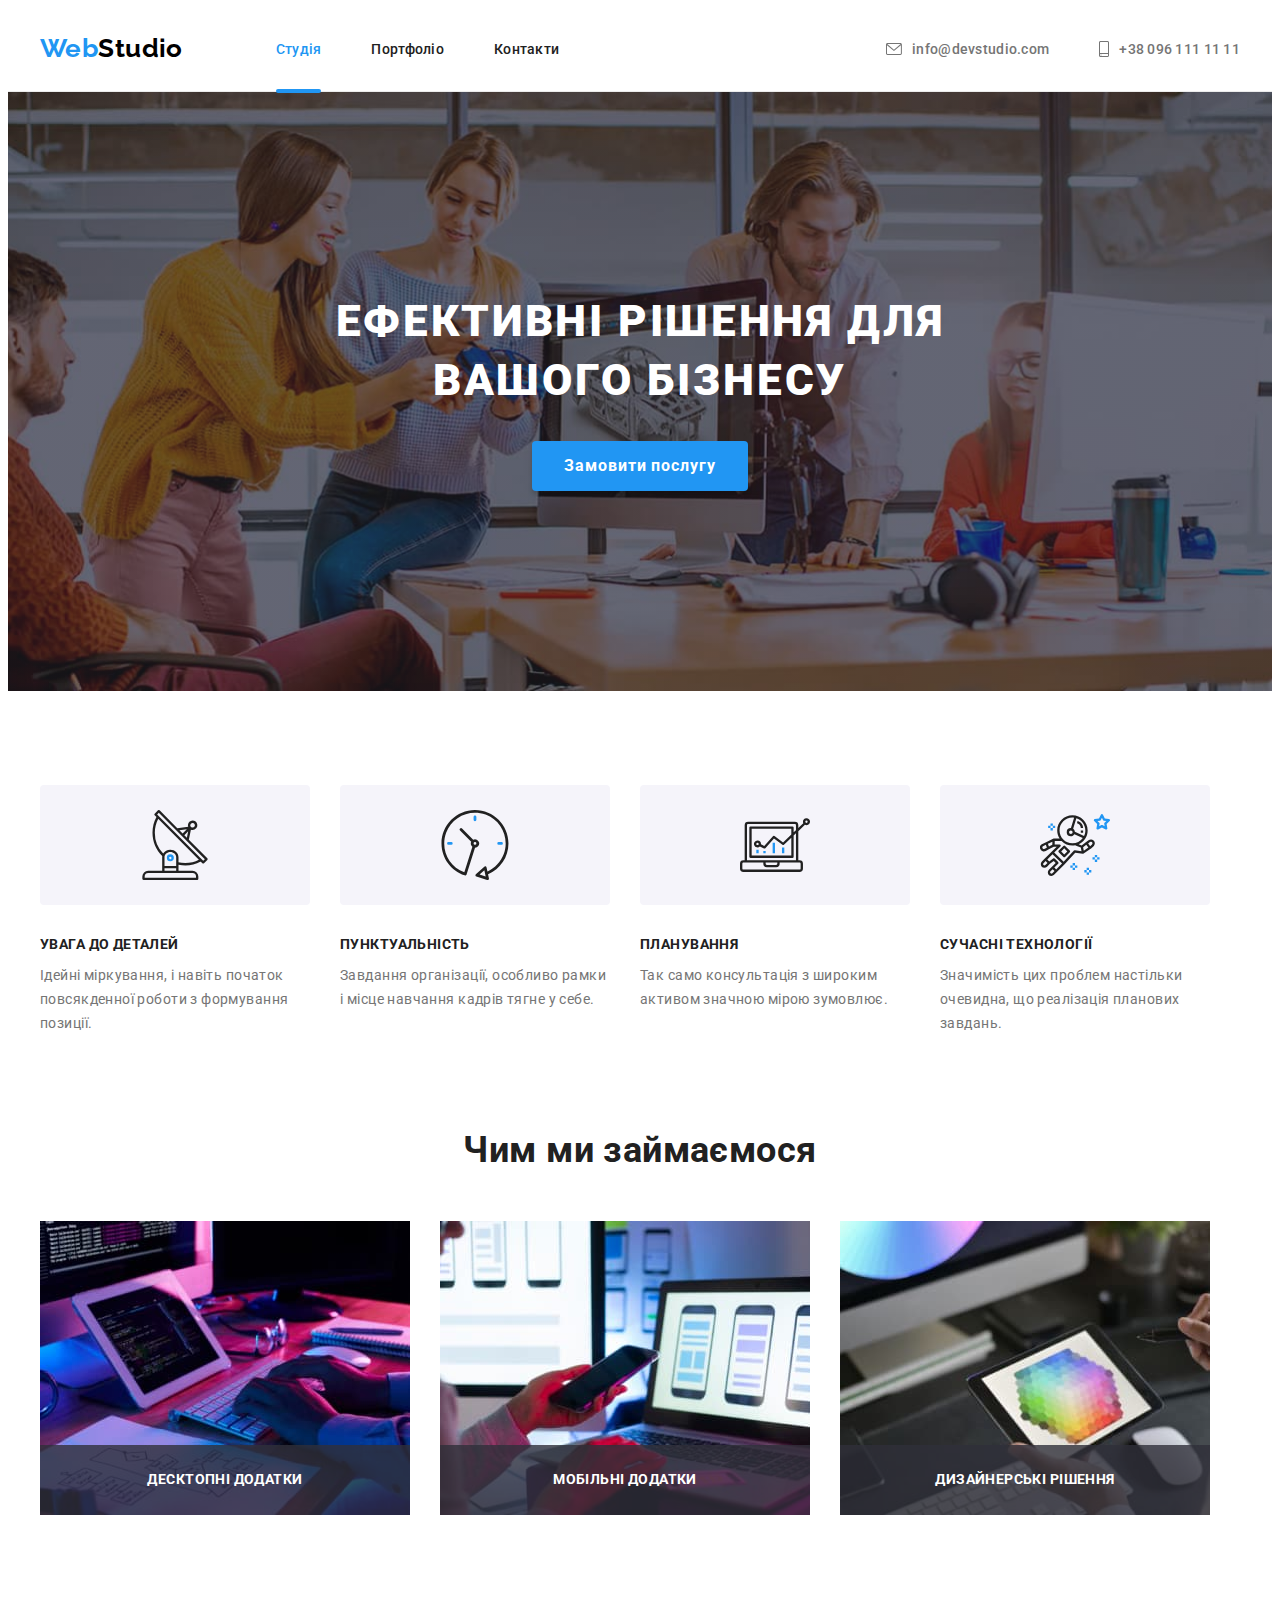
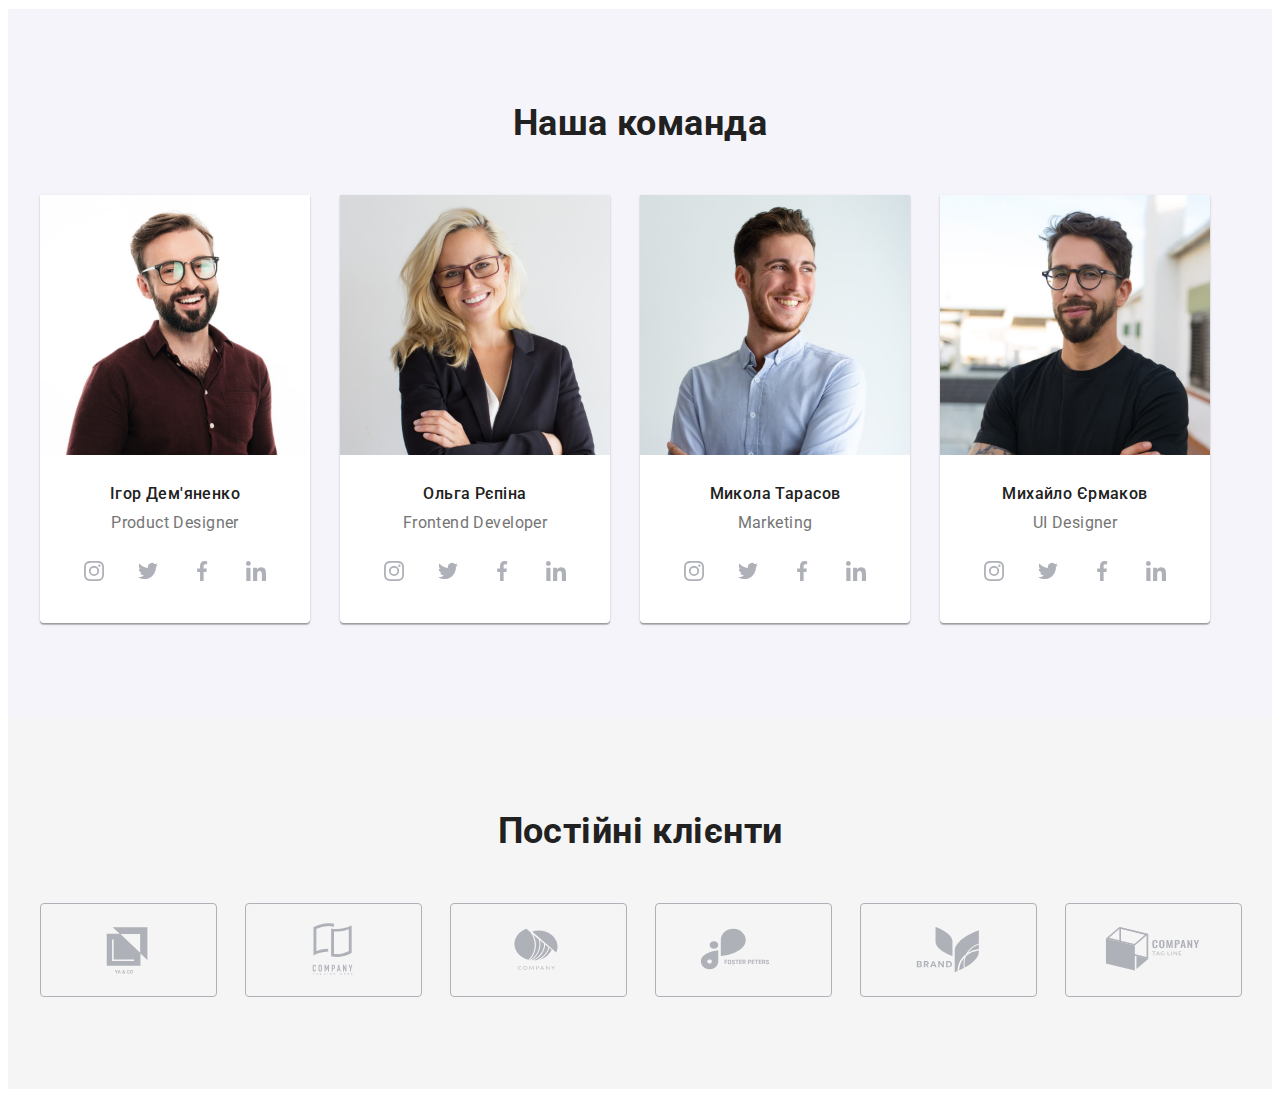
==== commit 8dfd653f: "adapted header" ====
--- a/index.html
+++ b/index.html
@@ -39,7 +39,7 @@
           </ul>
         </nav>
 
-        <div class="header__contacts">
+        <!-- <div class="header__contacts"> -->
           <ul class="contacts list">
             <li class="contacts__item">
               <a class="contacts__link link" href="mailto:info@devstudio.com"
@@ -58,70 +58,69 @@
               </a>
             </li>
           </ul>
-        </div>
-
-        <button class="menu-mob__open-btn hero__btn" type="button">
+        <!-- </div> -->
+
+        <button class="menu-mob__open-btn" type="button" data-menu-open>
           <svg class="menu-mob__open-icon" width="40" height="40">
             <use href="./images/icons.svg#icon-open-menu"></use>
           </svg>
         </button>
       </div>
-      
-        <div class="menu-mob ">
-          <div class="menu-mob-container">
-          <button type="button" class="menu-mob__close-btn">
-            <svg class="menu-mob__close-icon" width="40" height="40">
+
+      <div class="mob is-hidden" data-menu>
+        <div class="mob-container">
+          <button class="mob__close-btn" type="button" data-menu-close>
+            <svg class="mob__close-icon" width="40" height="40">
               <use href="./images/icons.svg#icon-close-menu"></use>
             </svg>
           </button>
-          <ul class="menu-mob__list list">
+          <ul class="menu-mob list">
             <li class="menu-mob__item">
-              <a class="menu-mob__link link current" href="./index.html">Студія</a>
+              <a class="menu-mob__link current" href="./index.html">Студія</a>
             </li>
             <li class="menu-mob__item">
-              <a class="menu-mob__link link" href="./portfolio.html">Портфоліо</a>
-            </li>
-            <li class="menu-mob__item"><a class="menu-mob__link link" href="">Контакти</a></li>
-          </ul>
-  
-          <div class="mob-contacts">
-            <ul class="mob-contacts__list list">
+              <a class="menu-mob__link" href="./portfolio.html">Портфоліо</a>
+            </li>
+            <li class="menu-mob__item"><a class="menu-mob__link" href="">Контакти</a></li>
+          </ul>
+
+          <div class="mob-contacts-social">
+            <ul class="mob-contacts list">
               <li class="mob-contacts__item">
-                <a class="mob-contacts__link link" href="mailto:info@devstudio.com"
-                  >
+                <a class="mob-contacts__link tel" href="tel:+380961111111">
+                  <!-- <svg class="mob-contacts__icon" width="10" height="16">
+                    <use href="./images/icons.svg#icon-smartphone"></use>
+                  </svg> -->
+                  +38 096 111 11 11
+                </a>
+              </li>
+              <li class="mob-contacts__item">
+                <a class="mob-contacts__link  " href="mailto:info@devstudio.com">
                   <!-- <svg class="mob-contacts__icon" width="16" height="12">
                     <use href="./images/icons.svg#icon-envelope"></use>
                   </svg> -->
                   info@devstudio.com
                 </a>
               </li>
-              <li class="mob-contacts__item">
-                <a class="mob-contacts__link link" href="tel:+380961111111"
-                  >
-                  <!-- <svg class="mob-contacts__icon" width="10" height="16">
-                    <use href="./images/icons.svg#icon-smartphone"></use>
-                  </svg> -->
-                  +38 096 111 11 11
-                </a>
+            </ul>
+
+            <ul class="mob-social list">
+              <li class="mob-social__item">
+                <a class="mob-social__link link" href="" lang="en">Instagram</a>
+              </li>
+              <li class="mob-social__item">
+                <a class="mob-social__link link" href="" lang="en">Twitter</a>
+              </li>
+              <li class="mob-social__item">
+                <a class="mob-social__link link" href="" lang="en">Facebook</a>
+              </li>
+              <li class="mob-social__item">
+                <a class="mob-social__link link" href="" lang="en">LinkedIn</a>
               </li>
             </ul>
           </div>
-          <ul class="mob-social list">
-            <li class="mob-social__item">
-              <a class="mob-social__link" href="" lang="en">Instagram</a>
-            </li>
-            <li class="mob-social__item">
-              <a class="mob-social__link" href="" lang="en">Twitter</a>
-            </li>
-            <li class="mob-social__item">
-              <a class="mob-social__link" href="" lang="en">Facebook</a>
-            </li>
-            <li class="mob-social__item">
-              <a class="mob-social__link" href="" lang="en">LinkedIn</a>
-            </li>
-          </ul>
-        </div>
-      </div clas>
+        </div>
+      </div>
     </header>
     <main>
       <!---------------------------------HERO---------------------------------------->
@@ -300,19 +299,18 @@
                   media="(min-width: 1200px)"
                 />
                 <source
-                  srcset="./images/team/photo-2.jpg 1x, ./images/team/photo-2-2x.jpg 2x"
+                  srcset="./images/team/photo-2-tab.jpg 1x, ./images/team/photo-2-tab-2x.jpg 2x"
                   media="(min-width: 768px)"
                 />
                 <source
-                  srcset="./images/team/photo-2.jpg 1x, ./images/team/photo-2-2x.jpg 2x"
+                  srcset="./images/team/photo-2-mob.jpg 1x, ./images/team/photo-2-mob-2x.jpg 2x"
                   media="(max-width: 767px)"
                 />
                 <img
                   class="team-list__image"
                   src="./images/team/photo-2.jpg"
                   alt="Фото Ольги Рєпіної"
-                  width="270"
-                  height="260"
+                  width="450"
                 />
               </picture>
               <div class="team-list__content">
@@ -358,19 +356,18 @@
                   media="(min-width: 1200px)"
                 />
                 <source
-                  srcset="./images/team/photo-3.jpg 1x, ./images/team/photo-3-2x.jpg 2x"
+                  srcset="./images/team/photo-3-tab.jpg 1x, ./images/team/photo-3-tab-2x.jpg 2x"
                   media="(min-width: 768px)"
                 />
                 <source
-                  srcset="./images/team/photo-3.jpg 1x, ./images/team/photo-3-2x.jpg 2x"
+                  srcset="./images/team/photo-3-mob.jpg 1x, ./images/team/photo-3-mob-2x.jpg 2x"
                   media="(max-width: 767px)"
                 />
                 <img
                   class="team-list__image"
                   src="./images/team/photo-3.jpg"
                   alt="Фото Миколи Тарасова"
-                  width="270"
-                  height="260"
+                  width="450"
                 />
               </picture>
               <div class="team-list__content">
@@ -416,19 +413,18 @@
                   media="(min-width: 1200px)"
                 />
                 <source
-                  srcset="./images/team/photo-4.jpg 1x, ./images/team/photo-4-2x.jpg 2x"
+                  srcset="./images/team/photo-4-tab.jpg 1x, ./images/team/photo-4-tab-2x.jpg 2x"
                   media="(min-width: 768px)"
                 />
                 <source
-                  srcset="./images/team/photo-4.jpg 1x, ./images/team/photo-4-2x.jpg 2x"
+                  srcset="./images/team/photo-4-mob.jpg 1x, ./images/team/photo-4-mob-2x.jpg 2x"
                   media="(max-width: 767px)"
                 />
                 <img
                   class="team-list__image"
                   src="./images/team/photo-4.jpg"
                   alt="Фото Михайла Єрмакова"
-                  width="270"
-                  height="260"
+                  width="450"
                 />
               </picture>
               <div class="team-list__content">
@@ -608,7 +604,7 @@
     </footer> -->
 
     <!--------------------------------- modal ----------------------------------------->
-    <!-- <div class="backdrop is-hidden" data-modal>
+    <div class="backdrop is-hidden" data-modal>
       <div class="modal">
         <button class="modal__close-btn" type="button" data-modal-close>
           <svg class="modal__icon-close" width="18" height="18">
@@ -680,7 +676,10 @@
           <button class="details-form__btn btn__accent" type="submit">Відправити</button>
         </form>
       </div>
-    </div> -->
+    </div>
     <script src="./js/modal.js"></script>
+    <script src="./js/menu.js"></script>
+
+
   </body>
 </html>
--- a/css/main.min.css
+++ b/css/main.min.css
@@ -1 +1 @@
-.visually-hidden{position:absolute;white-space:nowrap;width:1px;height:1px;overflow:hidden;border:0;padding:0;clip:rect(0 0 0 0);-webkit-clip-path:inset(50%);clip-path:inset(50%);margin:-1px}.filter-list,.contacts__link,.header__contacts,.navigation,.header__container,.modal__close-btn,.checkbox__text span,.checkbox__text,.social__link,.footer-soc-link,.social{display:flex;align-items:center;justify-content:center}h1,h2,h3,h4,h5,h6,p,ul{margin:0;padding-left:0}img{display:block;max-width:100%;height:auto}body{font-family:"Roboto",sans-serif;font-size:14px;letter-spacing:.03em;color:#212121;background-color:#fff}.section{padding:60px 0}.section__title{margin-bottom:30px;text-align:center;font-size:28px;line-height:1.18}@media screen and (min-width: 1200px){.section{padding:94px 0}.section__title{margin-bottom:50px;font-size:36px;line-height:1.16}}.container{width:100%;padding:0 15px;margin:0 auto}@media screen and (min-width: 480px){.container{width:480px}}@media screen and (min-width: 768px){.container{width:768px}}@media screen and (min-width: 1200px){.container{width:1200px}}.list{list-style:none}.link{text-decoration:none}.link:hover,.link:focus{color:#2196f3}.logo{font-weight:700;font-size:26px;line-height:1.19;color:#2196f3;font-family:"Raleway",sans-serif}.logo--black span{color:#000}.logo--white span{color:#fff}.btn{display:block;font-family:inherit;cursor:pointer}.btn:hover,.btn:focus,.btn:active{color:active-btn-color;background-color:#2196f3}.btn__accent{display:block;margin:0 auto;height:50px;font-family:inherit;font-weight:700;font-size:16px;line-height:1.88;letter-spacing:.06em;color:#fff;border-radius:4px;border:none;background-color:#2196f3;box-shadow:0px 4px 4px rgba(0,0,0,.15);transition:background-color 250ms cubic-bezier(0.4, 0, 0.2, 1),color 250ms cubic-bezier(0.4, 0, 0.2, 1);cursor:pointer}.btn__accent:hover,.btn__accent:focus,.btn__accent:active{background-color:#188ce8}.social__item{width:44px;height:44px}.social__icon{fill:currentColor}.social{gap:10px}.social__link,.footer-soc-link{width:100%;height:100%;border-radius:50%;transition:color 250ms cubic-bezier(0.4, 0, 0.2, 1),background-color 250ms cubic-bezier(0.4, 0, 0.2, 1)}.social--light .social__link{color:#afb1b8}.social--light .social__link:hover,.social--light .social__link:focus{color:#fff;background-color:#2196f3}.social--dark .social__link{color:#fff;background-color:rgba(255,255,255,.1)}.social--dark .social__link:hover,.social--dark .social__link:focus{background-color:#2196f3}.checkbox__agreement{padding-left:5px;color:#2196f3;transition:color 250ms cubic-bezier(0.4, 0, 0.2, 1)}.checkbox__agreement:focus{color:#188ce8;outline-color:#2196f3}.checkbox__text{line-height:1.71;color:#757575;cursor:pointer}.checkbox__text span{margin-right:7px;width:16px;height:15px;border:2px solid #757575;border-radius:3px;fill:rgba(0,0,0,0);transition:border 250ms cubic-bezier(0.4, 0, 0.2, 1),fill 250ms cubic-bezier(0.4, 0, 0.2, 1)}.checkbox__input:checked+.checkbox__text span{background-color:#2196f3;border-color:rgba(0,0,0,0);fill:#fff}.checkbox__input:focus+.checkbox__text span{border-color:#2196f3}.backdrop{position:fixed;padding:40px;top:0;left:0;width:100%;height:100%;background-color:rgba(0,0,0,.2);transition:opacity 250ms cubic-bezier(0.4, 0, 0.2, 1),visibility 250ms cubic-bezier(0.4, 0, 0.2, 1)}.backdrop.is-hidden{opacity:0;visibility:hidden;pointer-events:none}.backdrop.is-hidden .modal{transform:translate(-50%, -50%) scaley(0);transition:transform 250ms cubic-bezier(0.4, 0, 0.2, 1)}.modal{position:absolute;padding:40px;top:50%;left:50%;transform:translate(-50%, -50%);width:528px;height:581px;background-color:#fff;box-shadow:0px 1px 3px rgba(0,0,0,.12),0px 1px 1px rgba(0,0,0,.14),0px 2px 1px rgba(0,0,0,.2);border-radius:4px;transform:translate(-50%, -50%) scaley(1);transition:transform 250ms cubic-bezier(0.4, 0, 0.2, 1)}.modal__close-btn{position:absolute;padding:0;top:8px;right:8px;width:30px;height:30px;color:#000;background-color:#fff;border:1px solid rgba(0,0,0,.1);border-radius:50%;outline:rgba(0,0,0,0);transition:color 250ms cubic-bezier(0.4, 0, 0.2, 1),border 250ms cubic-bezier(0.4, 0, 0.2, 1);cursor:pointer}.modal__close-btn:hover,.modal__close-btn:focus{color:#2196f3;border-color:#2196f3}.modal__close-btn .modal__icon-close{fill:currentColor}.modal__title{margin-bottom:12px;text-align:center;font-weight:700;font-size:20px;line-height:1.15}.details-form__item:not(:last-child){margin-bottom:10px}.details-form__text{display:block;margin-bottom:4px;font-size:12px;line-height:1.16;letter-spacing:.01em;color:#757575}.details-form-wrap{position:relative}.details-form-wrap__input{padding-left:42px}.details-form-wrap__input:focus{border:1px solid #2196f3}.modal-input{display:block;width:100%;height:40px;font-size:12px;line-height:1.16;letter-spacing:.01em;color:#212121;border:1px solid rgba(33,33,33,.2);border-radius:4px;outline:rgba(0,0,0,0);transition:border 250ms cubic-bezier(0.4, 0, 0.2, 1)}.details-form-wrap__icon{position:absolute;top:50%;left:12px;transform:translatey(-50%);transition:fill 250ms cubic-bezier(0.4, 0, 0.2, 1)}.details-form-wrap__input:focus+.details-form-wrap__icon{fill:#2196f3}.details-form__comment{margin-bottom:20px}.details-form__comment-text{padding:12px 16px;resize:none;height:120px}.details-form__comment-text:focus{border:1px solid #2196f3}.details-form__comment-text::-moz-placeholder{font-size:12px;line-height:1.16;letter-spacing:.01em;color:rgba(117,117,117,.5)}.details-form__comment-text:-ms-input-placeholder{font-size:12px;line-height:1.16;letter-spacing:.01em;color:rgba(117,117,117,.5)}.details-form__comment-text::placeholder{font-size:12px;line-height:1.16;letter-spacing:.01em;color:rgba(117,117,117,.5)}.details-form__btn{margin-top:30px;min-width:200px;outline:rgba(0,0,0,0)}.menu-mob{position:fixed;top:0;background-color:#fff;width:100vw;height:100vh}.menu-mob-container{position:relative;width:100%;padding:48px 40px;margin:0 auto}.menu-mob__close-btn{position:absolute;top:10px;right:15px;width:40px;height:40px}.header{border-bottom:1px solid #ececec}.navigation__logo{margin-right:93px;padding-top:24px;padding-bottom:25px}.menu,.contacts{display:none}.menu__item{padding:32px 0}.menu__item .current{color:#2196f3}.menu__item .current::after{content:"";display:block;position:absolute;width:100%;bottom:-2px;border-bottom:4px solid #2196f3;border-radius:2px}.menu__link{color:#212121}.menu__link,.contacts__link{position:relative;padding:32px 0;font-weight:500;line-height:1.33;letter-spacing:.02em;transition:color 250ms cubic-bezier(0.4, 0, 0.2, 1)}.header__contacts{margin-left:auto}.contacts__link{gap:10px;color:#757575}.contacts__icon{fill:currentColor}.hero__section{padding:118px 0;margin:0 auto;max-width:1600px}@media screen and (min-width: 1200px){.hero__section{padding:200px 0}}.hero{background-color:#2f303a;background-image:linear-gradient(rgba(47, 48, 58, 0.4), rgba(47, 48, 58, 0.4)),url(../images/hero/hero-bg-mob.jpg);background-repeat:no-repeat;background-position:center;background-size:cover}@media(min-device-pixel-ratio: 2),(-webkit-min-device-pixel-ratio: 2),(min-resolution: 192dpi),(min-resolution: 2dppx){.hero{background-image:linear-gradient(rgba(47, 48, 58, 0.4), rgba(47, 48, 58, 0.4)),url(../images/hero/hero-bg-mob-2x.jpg)}}@media screen and (min-width: 768px){.hero{background-image:linear-gradient(rgba(47, 48, 58, 0.4), rgba(47, 48, 58, 0.4)),url(../images/hero/hero-bg-tab.jpg)}}@media screen and (min-width: 768px)and (min-device-pixel-ratio: 2),screen and (min-width: 768px)and (-webkit-min-device-pixel-ratio: 2),screen and (min-width: 768px)and (min-resolution: 192dpi),screen and (min-width: 768px)and (min-resolution: 2dppx){.hero{background-image:linear-gradient(rgba(47, 48, 58, 0.4), rgba(47, 48, 58, 0.4)),url(../images/hero/hero-bg-tab-2x.jpg)}}@media screen and (min-width: 1200px){.hero{background-image:linear-gradient(rgba(47, 48, 58, 0.4), rgba(47, 48, 58, 0.4)),url(../images/hero/hero.jpg)}}@media screen and (min-width: 1200px)and (min-device-pixel-ratio: 2),screen and (min-width: 1200px)and (-webkit-min-device-pixel-ratio: 2),screen and (min-width: 1200px)and (min-resolution: 192dpi),screen and (min-width: 1200px)and (min-resolution: 2dppx){.hero{background-image:linear-gradient(rgba(47, 48, 58, 0.4), rgba(47, 48, 58, 0.4)),url(../images/hero/hero-bg-2x.jpg)}}.hero__title{text-align:center;margin:0 auto;margin-bottom:30px;font-weight:900;font-size:26px;line-height:1.62;letter-spacing:.06em;color:#fff;text-transform:uppercase}@media screen and (min-width: 768px){.hero__title{max-width:360px}}@media screen and (min-width: 1200px){.hero__title{max-width:696px;font-weight:900;font-size:44px;line-height:1.36;letter-spacing:.06em;color:#fff}}.hero__btn{width:200px}@media screen and (min-width: 1200px){.hero__btn{width:216px}}.features-list,.team-list{display:flex;flex-wrap:wrap;gap:30px}.features-list__item{width:100%}.features-list__wrap{display:flex;align-items:center;justify-content:center;height:120px;background-color:#f5f4fa;border-radius:4px}.features-list__title{margin-bottom:10px;margin-top:30px;font-size:14px;line-height:1.14;text-transform:uppercase}.features-list__text{line-height:1.71;color:#757575}@media screen and (min-width: 768px){.features-list__item{width:calc((100% - 30px)/2)}}@media screen and (min-width: 1200px){.features-list__item{max-width:270px}.features-list__title{font-size:14px;line-height:1.33}}@media screen and (max-width: 1199.9px){.gallery{position:absolute;white-space:nowrap;width:1px;height:1px;overflow:hidden;border:0;padding:0;clip:rect(0 0 0 0);-webkit-clip-path:inset(50%);clip-path:inset(50%);margin:-1px}}.gallery__section{padding-top:0}.projects-list{display:flex;gap:30px}.projects-list__item{position:relative}.label{position:absolute;bottom:0;width:100%;padding:27px 0;font-weight:700;line-height:1.14;color:#fff;text-align:center;text-transform:uppercase;background-color:rgba(47,48,58,.8)}.team{background-color:#f5f4fa}.team-list__item{width:100%;background-color:#fff;box-shadow:0px 1px 3px rgba(0,0,0,.12),0px 1px 1px rgba(0,0,0,.14),0px 2px 1px rgba(0,0,0,.2);border-radius:0px 0px 4px 4px}.team-list__name{text-align:center;margin-bottom:10px;font-weight:500;font-size:16px;line-height:1.18}.team-list__text{text-align:center;margin-bottom:16px;font-size:16px;line-height:1.18;color:#757575}.team-list__content{padding:30px 0}@media screen and (min-width: 768px){.team-list__item{width:calc((100% - 30px)/2)}}@media screen and (min-width: 1200px){.team-list__item{max-width:270px}}.clients{background-color:#f5f5f5}.clients-list{gap:30px;display:flex;flex-wrap:wrap}.clients-list__items{width:calc((100% - 30px)/2)}.clients-list__link{display:flex;align-items:center;justify-content:center;width:100%;height:100%;border:1px solid #afb1b8;border-radius:4px;color:#afb1b8;transition:border-color 250ms cubic-bezier(0.4, 0, 0.2, 1),color 250ms cubic-bezier(0.4, 0, 0.2, 1)}.clients-list__link:hover,.clients-list__link:focus{color:#2196f3;border-color:#2196f3}.clients-list__icon{fill:currentColor}@media screen and (min-width: 768px){.clients-list__items{width:calc((100% - 60px)/3)}}@media screen and (min-width: 1200px){.clients-list__items{width:calc((100% - 150px)/6);height:92px}}.footer{background-color:#2f303a}.footer__container{display:flex;justify-content:center;align-items:baseline;padding:60px 0;gap:70px}.footer__title{text-align:start;margin-bottom:20px;font-size:14px;line-height:1.14;color:#fff;text-transform:uppercase}.address__footer{margin-top:20px;margin-left:auto;min-width:231px}.address-list__item:not(:last-child){margin-bottom:9px}.address-list__link{font-style:normal;line-height:1.71;color:rgba(255,255,255,.6);transition:color 250ms cubic-bezier(0.4, 0, 0.2, 1)}.address-list__link--white{color:#fff}.subscribe{color:#fff}.subscribe__container{margin-left:auto}.form__container{display:flex;gap:12px}.form__label{width:358px;height:50px}.form__input{padding-left:16px;width:100%;height:100%;font-size:16px;line-height:1.25;color:#fff;background-color:rgba(33,150,243,0);border:1px solid rgba(255,255,255,.3);border-radius:4px}.form__input::-moz-placeholder{color:rgba(255,255,255,.6)}.form__input:-ms-input-placeholder{color:rgba(255,255,255,.6)}.form__input::placeholder{color:rgba(255,255,255,.6)}.form__btn{display:flex;align-items:center;justify-content:center;gap:10px;min-width:200px}.filter-list{margin:0 auto;margin-bottom:50px;gap:8px}.filter-list__btn{display:block;text-align:center;padding:6px 22px;border-radius:4px;border-color:rgba(0,0,0,0);font-family:inherit;font-weight:500;font-size:16px;line-height:1.62;background-color:#f5f4fa;cursor:pointer;transition:color 250ms cubic-bezier(0.4, 0, 0.2, 1),background-color 250ms cubic-bezier(0.4, 0, 0.2, 1),box-shadow 250ms cubic-bezier(0.4, 0, 0.2, 1)}.filter-list__btn:hover,.filter-list__btn:focus{background-color:#2196f3;color:#fff;box-shadow:0px 3px 1px rgba(0,0,0,.1),0px 1px 2px rgba(0,0,0,.08),0px 2px 2px rgba(0,0,0,.12)}.cards-list{display:flex;flex-wrap:wrap;justify-content:center;margin-top:-30px;margin-left:-30px}.cards-link{display:block;margin:0;text-decoration:none;transition:box-shadow 250ms cubic-bezier(0.4, 0, 0.2, 1)}.cards-link:hover,.cards-link:focus{box-shadow:0px 1px 1px rgba(0,0,0,.12),0px 4px 4px rgba(0,0,0,.06),1px 4px 6px rgba(0,0,0,.16)}.cards-link__title{margin-bottom:4px;font-size:18px;line-height:2;letter-spacing:.06em;color:#212121}.cards-list__item{margin-top:30px;margin-left:30px;flex-basis:calc(33.3333333333% - 30px)}.cards-link__box{position:relative;overflow:hidden;width:370px;height:294px}.cards-link__box:hover .overlay{transform:translateX(0)}.overlay{position:absolute;padding:63px 24px;top:0;left:0;width:100%;height:100%;background-color:rgba(33,150,243,.9);transform:translatey(101%);transition:transform 250ms cubic-bezier(0.4, 0, 0.2, 1)}.overlay__content{font-size:18px;line-height:1.56;color:#fff}.cards-link__content{padding:20px 24px;border-left:1px solid #eee;border-bottom:1px solid #eee;border-right:1px solid #eee}.cards-link__text{color:#757575;font-size:16px;line-height:1.88}/*# sourceMappingURL=main.min.css.map */+.visually-hidden{position:absolute;white-space:nowrap;width:1px;height:1px;overflow:hidden;border:0;padding:0;clip:rect(0 0 0 0);-webkit-clip-path:inset(50%);clip-path:inset(50%);margin:-1px}.filter-list,.navigation,.header__container,.modal__close-btn,.checkbox__text span,.checkbox__text,.social__link,.footer-soc-link,.social{display:flex;align-items:center;justify-content:center}h1,h2,h3,h4,h5,h6,p,ul{margin:0;padding-left:0}img{display:block;max-width:100%;height:auto}body{font-family:"Roboto",sans-serif;font-size:14px;letter-spacing:.03em;color:#212121;background-color:#fff}.section{padding:60px 0}.section__title{margin-bottom:30px;text-align:center;font-size:28px;line-height:1.18}@media screen and (min-width: 1200px){.section{padding:94px 0}.section__title{margin-bottom:50px;font-size:36px;line-height:1.16}}.container{width:100%;padding:0 15px;margin:0 auto}@media screen and (min-width: 480px){.container{width:480px}}@media screen and (min-width: 768px){.container{width:768px}}@media screen and (min-width: 1200px){.container{width:1200px}}.list{list-style:none}.link{text-decoration:none}.link:hover,.link:focus{color:#2196f3}.logo{font-weight:700;font-size:26px;line-height:1.19;color:#2196f3;font-family:"Raleway",sans-serif}.logo--black span{color:#000}.logo--white span{color:#fff}.btn{display:block;font-family:inherit;cursor:pointer}.btn:hover,.btn:focus,.btn:active{color:active-btn-color;background-color:#2196f3}.btn__accent{display:block;margin:0 auto;height:50px;font-family:inherit;font-weight:700;font-size:16px;line-height:1.88;letter-spacing:.06em;color:#fff;border-radius:4px;border:none;background-color:#2196f3;box-shadow:0px 4px 4px rgba(0,0,0,.15);transition:background-color 250ms cubic-bezier(0.4, 0, 0.2, 1),color 250ms cubic-bezier(0.4, 0, 0.2, 1);cursor:pointer}.btn__accent:hover,.btn__accent:focus,.btn__accent:active{background-color:#188ce8}.social__item{width:44px;height:44px}.social__icon{fill:currentColor}.social{gap:10px}.social__link,.footer-soc-link{width:100%;height:100%;border-radius:50%;transition:color 250ms cubic-bezier(0.4, 0, 0.2, 1),background-color 250ms cubic-bezier(0.4, 0, 0.2, 1)}.social--light .social__link{color:#afb1b8}.social--light .social__link:hover,.social--light .social__link:focus{color:#fff;background-color:#2196f3}.social--dark .social__link{color:#fff;background-color:rgba(255,255,255,.1)}.social--dark .social__link:hover,.social--dark .social__link:focus{background-color:#2196f3}.checkbox__agreement{padding-left:5px;color:#2196f3;transition:color 250ms cubic-bezier(0.4, 0, 0.2, 1)}.checkbox__agreement:focus{color:#188ce8;outline-color:#2196f3}.checkbox__text{line-height:1.71;color:#757575;cursor:pointer}.checkbox__text span{margin-right:7px;width:16px;height:15px;border:2px solid #757575;border-radius:3px;fill:rgba(0,0,0,0);transition:border 250ms cubic-bezier(0.4, 0, 0.2, 1),fill 250ms cubic-bezier(0.4, 0, 0.2, 1)}.checkbox__input:checked+.checkbox__text span{background-color:#2196f3;border-color:rgba(0,0,0,0);fill:#fff}.checkbox__input:focus+.checkbox__text span{border-color:#2196f3}.backdrop{position:fixed;padding:40px;top:0;left:0;width:100%;height:100%;background-color:rgba(0,0,0,.2);transition:opacity 250ms cubic-bezier(0.4, 0, 0.2, 1),visibility 250ms cubic-bezier(0.4, 0, 0.2, 1)}.backdrop.is-hidden{opacity:0;visibility:hidden;pointer-events:none}.backdrop.is-hidden .modal{transform:translate(-50%, -50%) scaley(0);transition:transform 250ms cubic-bezier(0.4, 0, 0.2, 1)}.modal{position:absolute;padding:40px;top:50%;left:50%;transform:translate(-50%, -50%);width:528px;height:581px;background-color:#fff;box-shadow:0px 1px 3px rgba(0,0,0,.12),0px 1px 1px rgba(0,0,0,.14),0px 2px 1px rgba(0,0,0,.2);border-radius:4px;transform:translate(-50%, -50%) scaley(1);transition:transform 250ms cubic-bezier(0.4, 0, 0.2, 1)}.modal__close-btn{position:absolute;padding:0;top:8px;right:8px;width:30px;height:30px;color:#000;background-color:#fff;border:1px solid rgba(0,0,0,.1);border-radius:50%;outline:rgba(0,0,0,0);transition:color 250ms cubic-bezier(0.4, 0, 0.2, 1),border 250ms cubic-bezier(0.4, 0, 0.2, 1);cursor:pointer}.modal__close-btn:hover,.modal__close-btn:focus{color:#2196f3;border-color:#2196f3}.modal__title{margin-bottom:12px;text-align:center;font-weight:700;font-size:20px;line-height:1.15}.modal__icon-close{fill:currentColor}.details-form__item:not(:last-child){margin-bottom:10px}.details-form__text{display:block;margin-bottom:4px;font-size:12px;line-height:1.16;letter-spacing:.01em;color:#757575}.details-form-wrap{position:relative}.details-form-wrap__input{padding-left:42px}.details-form-wrap__input:focus{border:1px solid #2196f3}.modal-input{display:block;width:100%;height:40px;font-size:12px;line-height:1.16;letter-spacing:.01em;color:#212121;border:1px solid rgba(33,33,33,.2);border-radius:4px;outline:rgba(0,0,0,0);transition:border 250ms cubic-bezier(0.4, 0, 0.2, 1)}.details-form-wrap__icon{position:absolute;top:50%;left:12px;transform:translatey(-50%);transition:fill 250ms cubic-bezier(0.4, 0, 0.2, 1)}.details-form-wrap__input:focus+.details-form-wrap__icon{fill:#2196f3}.details-form__comment{margin-bottom:20px}.details-form__comment-text{padding:12px 16px;resize:none;height:120px}.details-form__comment-text:focus{border:1px solid #2196f3}.details-form__comment-text::-moz-placeholder{font-size:12px;line-height:1.16;letter-spacing:.01em;color:rgba(117,117,117,.5)}.details-form__comment-text:-ms-input-placeholder{font-size:12px;line-height:1.16;letter-spacing:.01em;color:rgba(117,117,117,.5)}.details-form__comment-text::placeholder{font-size:12px;line-height:1.16;letter-spacing:.01em;color:rgba(117,117,117,.5)}.details-form__btn{margin-top:30px;min-width:200px;outline:rgba(0,0,0,0)}.header{border-bottom:1px solid #ececec}.header__container{justify-content:space-between}@media screen and (min-width: 480px){.navigation__logo{padding:16px}}@media screen and (min-width: 768px){.navigation__logo{margin-right:87px;padding:26px 0}}@media screen and (min-width: 1200px){.navigation__logo{margin-right:93px;padding-top:24px;padding-bottom:25px}}.menu-mob__open-btn{display:flex;padding:0;width:40px;height:40px;align-items:center;background-color:rgba(0,0,0,0);border:rgba(0,0,0,0);cursor:pointer}@media screen and (min-width: 768px){.menu-mob__open-btn{display:none}}.mob{position:fixed;top:0;background-color:#fff;width:100vw;height:100vh;z-index:1}.mob.is-hidden{opacity:0;visibility:hidden;pointer-events:none}@media screen and (min-width: 768px){.mob{display:none}}.mob-container{display:flex;flex-direction:column;justify-content:space-between;height:100%;padding:48px 40px;margin:0 auto;overflow:auto}.mob__close-btn{position:absolute;display:flex;align-items:center;color:#212121;background-color:rgba(0,0,0,0);border:rgba(0,0,0,0);padding:0;top:10px;right:15px;width:40px;height:40px;cursor:pointer}.mob__close-btn:hover,.mob__close-btn:focus{color:#2196f3;outline-color:#2196f3}.mob__close-icon{fill:currentcolor}.menu-mob{margin-bottom:70px}.menu-mob__item:not(:last-child){margin-bottom:32px}.menu-mob__link{position:relative;font-weight:500;text-decoration:none;font-size:40px;line-height:47px;letter-spacing:.02em;color:#212121}.menu-mob__link:hover,.menu-mob__link:focus{width:100%;border-bottom:4px solid #2196f3;border-radius:2px}.current{color:#2196f3}.mob-contacts{margin-bottom:64px}.mob-contacts__item:not(:last-child){margin-bottom:32px}.mob-contacts__link{text-decoration:none;font-weight:500;font-size:24px;line-height:28px;letter-spacing:.02em;color:#757575}.tel{font-weight:500;font-size:34px;line-height:40px;letter-spacing:.02em;color:#2196f3}.mob-social{display:flex;gap:20px}.mob-social__item{position:relative}.mob-social__item:not(:last-child)::after{content:"";position:absolute;right:-10px;width:1px;height:22px;border-right:1px solid rgba(33,33,33,.2)}.mob-social__link{font-weight:500;font-size:18px;line-height:1.22;letter-spacing:.02em;color:#2196f3}@media screen and (max-width: 767px){.menu,.contacts{display:none}}@media screen and (min-width: 768px){.menu{display:flex;align-items:center;justify-content:center;gap:50px}.menu__item{position:relative;padding:32px 0}.menu__link{color:#212121}.menu__link.current{color:#2196f3}.menu__link.current::after{content:"";display:block;position:absolute;width:100%;bottom:-2px;border-bottom:4px solid #2196f3;border-radius:2px}.menu__link,.contacts__link{font-weight:500;line-height:1.33;letter-spacing:.02em;transition:color 250ms cubic-bezier(0.4, 0, 0.2, 1)}}@media screen and (min-width: 768px)and (min-width: 1200px){.menu__link,.contacts__link{padding:auto}}@media screen and (min-width: 768px)and (min-width: 768px){.contacts{display:flex;flex-direction:column;gap:10px}}@media screen and (min-width: 768px)and (min-width: 1200px){.contacts{flex-direction:row;align-items:center;justify-content:center;gap:50px}}@media screen and (min-width: 768px)and (min-width: 1200px){.contacts__item{padding:32px 0}}@media screen and (min-width: 768px){.contacts__link{display:flex;align-items:center;gap:10px;color:#757575}}@media screen and (min-width: 768px){.contacts__icon{fill:currentColor}}.hero__section{padding:118px 0;margin:0 auto;max-width:1600px}@media screen and (min-width: 1200px){.hero__section{padding:200px 0}}.hero{background-color:#2f303a;background-image:linear-gradient(rgba(47, 48, 58, 0.4), rgba(47, 48, 58, 0.4)),url(../images/hero/hero-bg-mob.jpg);background-repeat:no-repeat;background-position:center;background-size:cover}@media(min-device-pixel-ratio: 2),(-webkit-min-device-pixel-ratio: 2),(min-resolution: 192dpi),(min-resolution: 2dppx){.hero{background-image:linear-gradient(rgba(47, 48, 58, 0.4), rgba(47, 48, 58, 0.4)),url(../images/hero/hero-bg-mob-2x.jpg)}}@media screen and (min-width: 768px){.hero{background-image:linear-gradient(rgba(47, 48, 58, 0.4), rgba(47, 48, 58, 0.4)),url(../images/hero/hero-bg-tab.jpg)}}@media screen and (min-width: 768px)and (min-device-pixel-ratio: 2),screen and (min-width: 768px)and (-webkit-min-device-pixel-ratio: 2),screen and (min-width: 768px)and (min-resolution: 192dpi),screen and (min-width: 768px)and (min-resolution: 2dppx){.hero{background-image:linear-gradient(rgba(47, 48, 58, 0.4), rgba(47, 48, 58, 0.4)),url(../images/hero/hero-bg-tab-2x.jpg)}}@media screen and (min-width: 1200px){.hero{background-image:linear-gradient(rgba(47, 48, 58, 0.4), rgba(47, 48, 58, 0.4)),url(../images/hero/hero.jpg)}}@media screen and (min-width: 1200px)and (min-device-pixel-ratio: 2),screen and (min-width: 1200px)and (-webkit-min-device-pixel-ratio: 2),screen and (min-width: 1200px)and (min-resolution: 192dpi),screen and (min-width: 1200px)and (min-resolution: 2dppx){.hero{background-image:linear-gradient(rgba(47, 48, 58, 0.4), rgba(47, 48, 58, 0.4)),url(../images/hero/hero-bg-2x.jpg)}}.hero__title{text-align:center;margin:0 auto;margin-bottom:30px;font-weight:900;font-size:26px;line-height:1.62;letter-spacing:.06em;color:#fff;text-transform:uppercase}@media screen and (min-width: 768px){.hero__title{max-width:360px}}@media screen and (min-width: 1200px){.hero__title{max-width:696px;font-weight:900;font-size:44px;line-height:1.36;letter-spacing:.06em;color:#fff}}.hero__btn{width:200px}@media screen and (min-width: 1200px){.hero__btn{width:216px}}.features-list,.team-list{display:flex;flex-wrap:wrap;gap:30px}.features-list__item{width:100%}.features-list__wrap{display:flex;align-items:center;justify-content:center;height:120px;background-color:#f5f4fa;border-radius:4px}.features-list__title{margin-bottom:10px;margin-top:30px;font-size:14px;line-height:1.14;text-transform:uppercase}.features-list__text{line-height:1.71;color:#757575}@media screen and (min-width: 768px){.features-list__item{width:calc((100% - 30px)/2)}}@media screen and (min-width: 1200px){.features-list__item{max-width:270px}.features-list__title{font-size:14px;line-height:1.33}}@media screen and (max-width: 1199.9px){.gallery{position:absolute;white-space:nowrap;width:1px;height:1px;overflow:hidden;border:0;padding:0;clip:rect(0 0 0 0);-webkit-clip-path:inset(50%);clip-path:inset(50%);margin:-1px}}.gallery__section{padding-top:0}.projects-list{display:flex;gap:30px}.projects-list__item{position:relative}.label{position:absolute;bottom:0;width:100%;padding:27px 0;font-weight:700;line-height:1.14;color:#fff;text-align:center;text-transform:uppercase;background-color:rgba(47,48,58,.8)}.team{background-color:#f5f4fa}.team-list__item{width:100%;background-color:#fff;box-shadow:0px 1px 3px rgba(0,0,0,.12),0px 1px 1px rgba(0,0,0,.14),0px 2px 1px rgba(0,0,0,.2);border-radius:0px 0px 4px 4px}.team-list__name{text-align:center;margin-bottom:10px;font-weight:500;font-size:16px;line-height:1.18}.team-list__text{text-align:center;margin-bottom:16px;font-size:16px;line-height:1.18;color:#757575}.team-list__content{padding:30px 0}@media screen and (min-width: 768px){.team-list__item{width:calc((100% - 30px)/2)}}@media screen and (min-width: 1200px){.team-list__item{max-width:270px}}.clients{background-color:#f5f5f5}.clients-list{gap:30px;display:flex;flex-wrap:wrap}.clients-list__items{width:calc((100% - 30px)/2)}.clients-list__link{display:flex;align-items:center;justify-content:center;width:100%;height:100%;border:1px solid #afb1b8;border-radius:4px;color:#afb1b8;transition:border-color 250ms cubic-bezier(0.4, 0, 0.2, 1),color 250ms cubic-bezier(0.4, 0, 0.2, 1)}.clients-list__link:hover,.clients-list__link:focus{color:#2196f3;border-color:#2196f3}.clients-list__icon{fill:currentColor}@media screen and (min-width: 768px){.clients-list__items{width:calc((100% - 60px)/3)}}@media screen and (min-width: 1200px){.clients-list__items{width:calc((100% - 150px)/6);height:92px}}.footer{background-color:#2f303a}.footer__container{display:flex;justify-content:center;align-items:baseline;padding:60px 0;gap:70px}.footer__title{text-align:start;margin-bottom:20px;font-size:14px;line-height:1.14;color:#fff;text-transform:uppercase}.address__footer{margin-top:20px;margin-left:auto;min-width:231px}.address-list__item:not(:last-child){margin-bottom:9px}.address-list__link{font-style:normal;line-height:1.71;color:rgba(255,255,255,.6);transition:color 250ms cubic-bezier(0.4, 0, 0.2, 1)}.address-list__link--white{color:#fff}.subscribe{color:#fff}.subscribe__container{margin-left:auto}.form__container{display:flex;gap:12px}.form__label{width:358px;height:50px}.form__input{padding-left:16px;width:100%;height:100%;font-size:16px;line-height:1.25;color:#fff;background-color:rgba(33,150,243,0);border:1px solid rgba(255,255,255,.3);border-radius:4px}.form__input::-moz-placeholder{color:rgba(255,255,255,.6)}.form__input:-ms-input-placeholder{color:rgba(255,255,255,.6)}.form__input::placeholder{color:rgba(255,255,255,.6)}.form__btn{display:flex;align-items:center;justify-content:center;gap:10px;min-width:200px}.filter-list{margin:0 auto;margin-bottom:50px;gap:8px}.filter-list__btn{display:block;text-align:center;padding:6px 22px;border-radius:4px;border-color:rgba(0,0,0,0);font-family:inherit;font-weight:500;font-size:16px;line-height:1.62;background-color:#f5f4fa;cursor:pointer;transition:color 250ms cubic-bezier(0.4, 0, 0.2, 1),background-color 250ms cubic-bezier(0.4, 0, 0.2, 1),box-shadow 250ms cubic-bezier(0.4, 0, 0.2, 1)}.filter-list__btn:hover,.filter-list__btn:focus{background-color:#2196f3;color:#fff;box-shadow:0px 3px 1px rgba(0,0,0,.1),0px 1px 2px rgba(0,0,0,.08),0px 2px 2px rgba(0,0,0,.12)}.cards-list{display:flex;flex-wrap:wrap;justify-content:center;margin-top:-30px;margin-left:-30px}.cards-link{display:block;margin:0;text-decoration:none;transition:box-shadow 250ms cubic-bezier(0.4, 0, 0.2, 1)}.cards-link:hover,.cards-link:focus{box-shadow:0px 1px 1px rgba(0,0,0,.12),0px 4px 4px rgba(0,0,0,.06),1px 4px 6px rgba(0,0,0,.16)}.cards-link__title{margin-bottom:4px;font-size:18px;line-height:2;letter-spacing:.06em;color:#212121}.cards-list__item{margin-top:30px;margin-left:30px;flex-basis:calc(33.3333333333% - 30px)}.cards-link__box{position:relative;overflow:hidden;width:370px;height:294px}.cards-link__box:hover .overlay{transform:translateX(0)}.overlay{position:absolute;padding:63px 24px;top:0;left:0;width:100%;height:100%;background-color:rgba(33,150,243,.9);transform:translatey(101%);transition:transform 250ms cubic-bezier(0.4, 0, 0.2, 1)}.overlay__content{font-size:18px;line-height:1.56;color:#fff}.cards-link__content{padding:20px 24px;border-left:1px solid #eee;border-bottom:1px solid #eee;border-right:1px solid #eee}.cards-link__text{color:#757575;font-size:16px;line-height:1.88}/*# sourceMappingURL=main.min.css.map */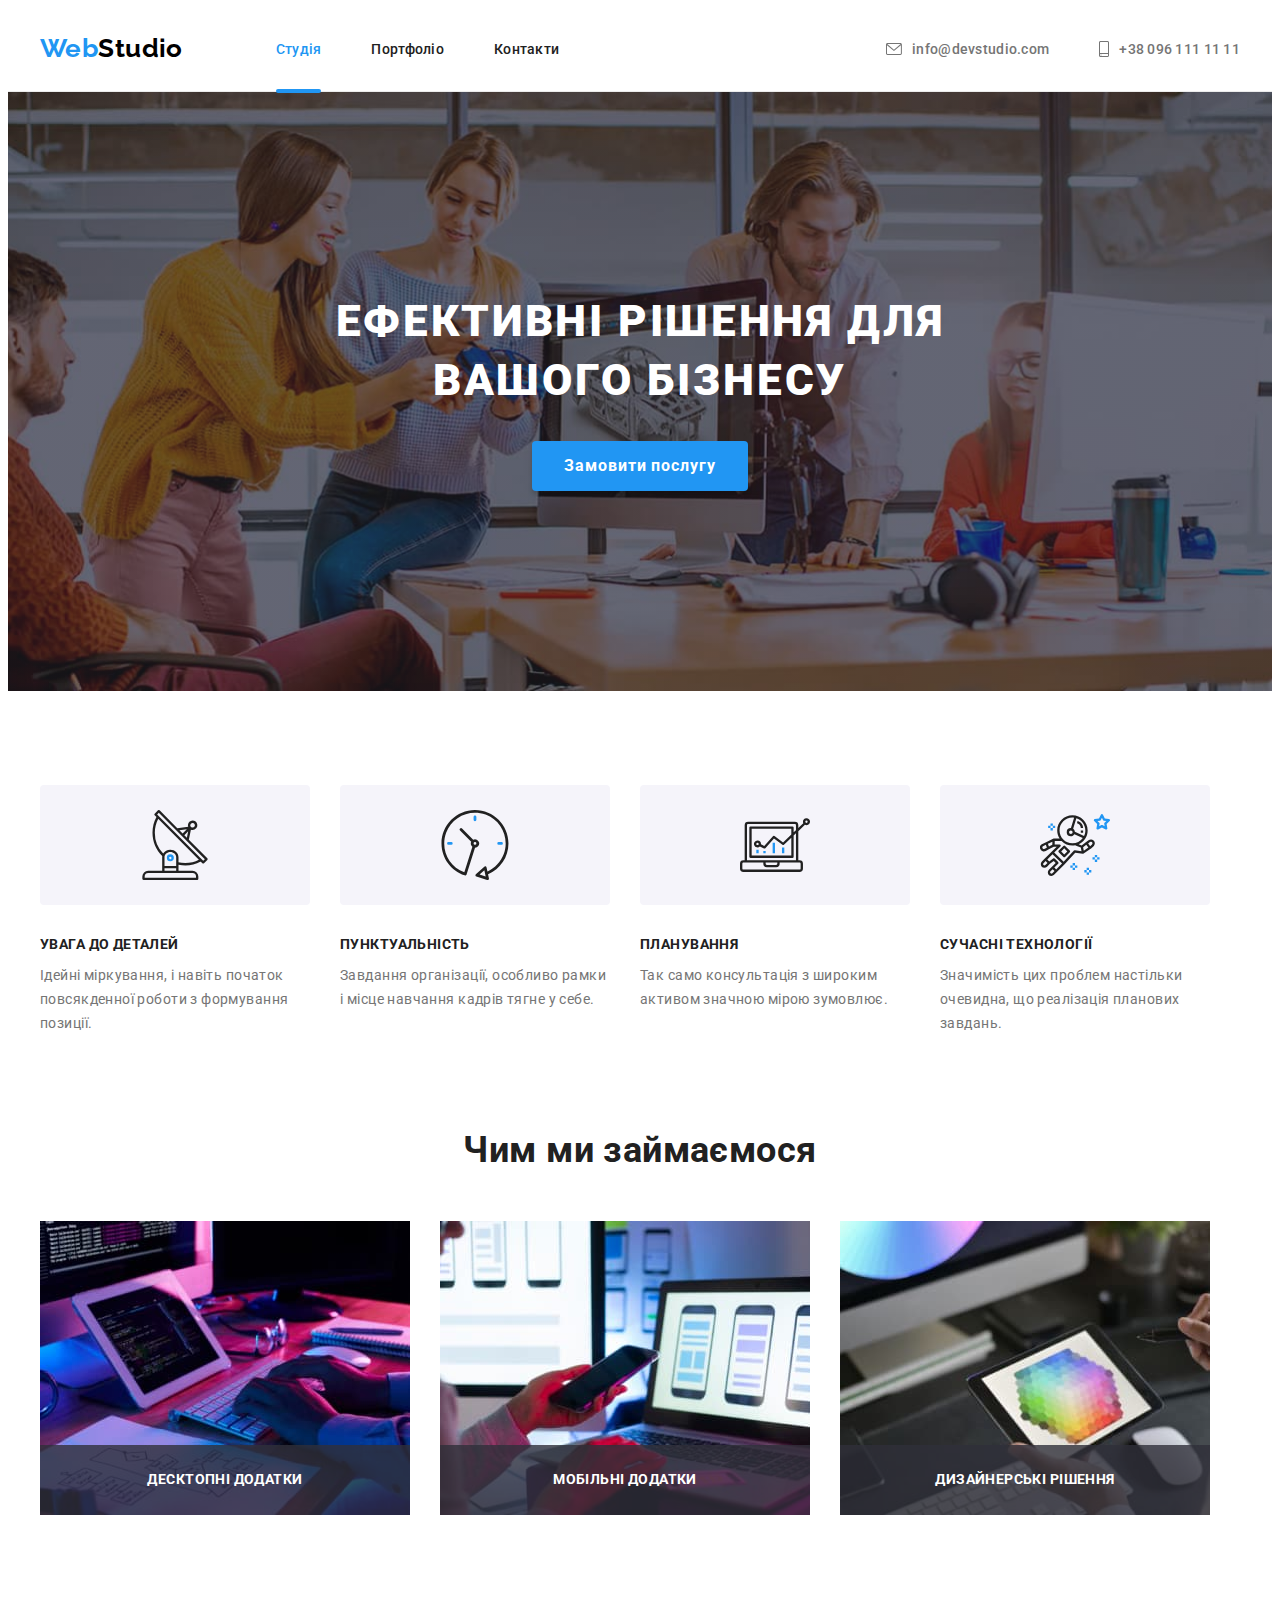
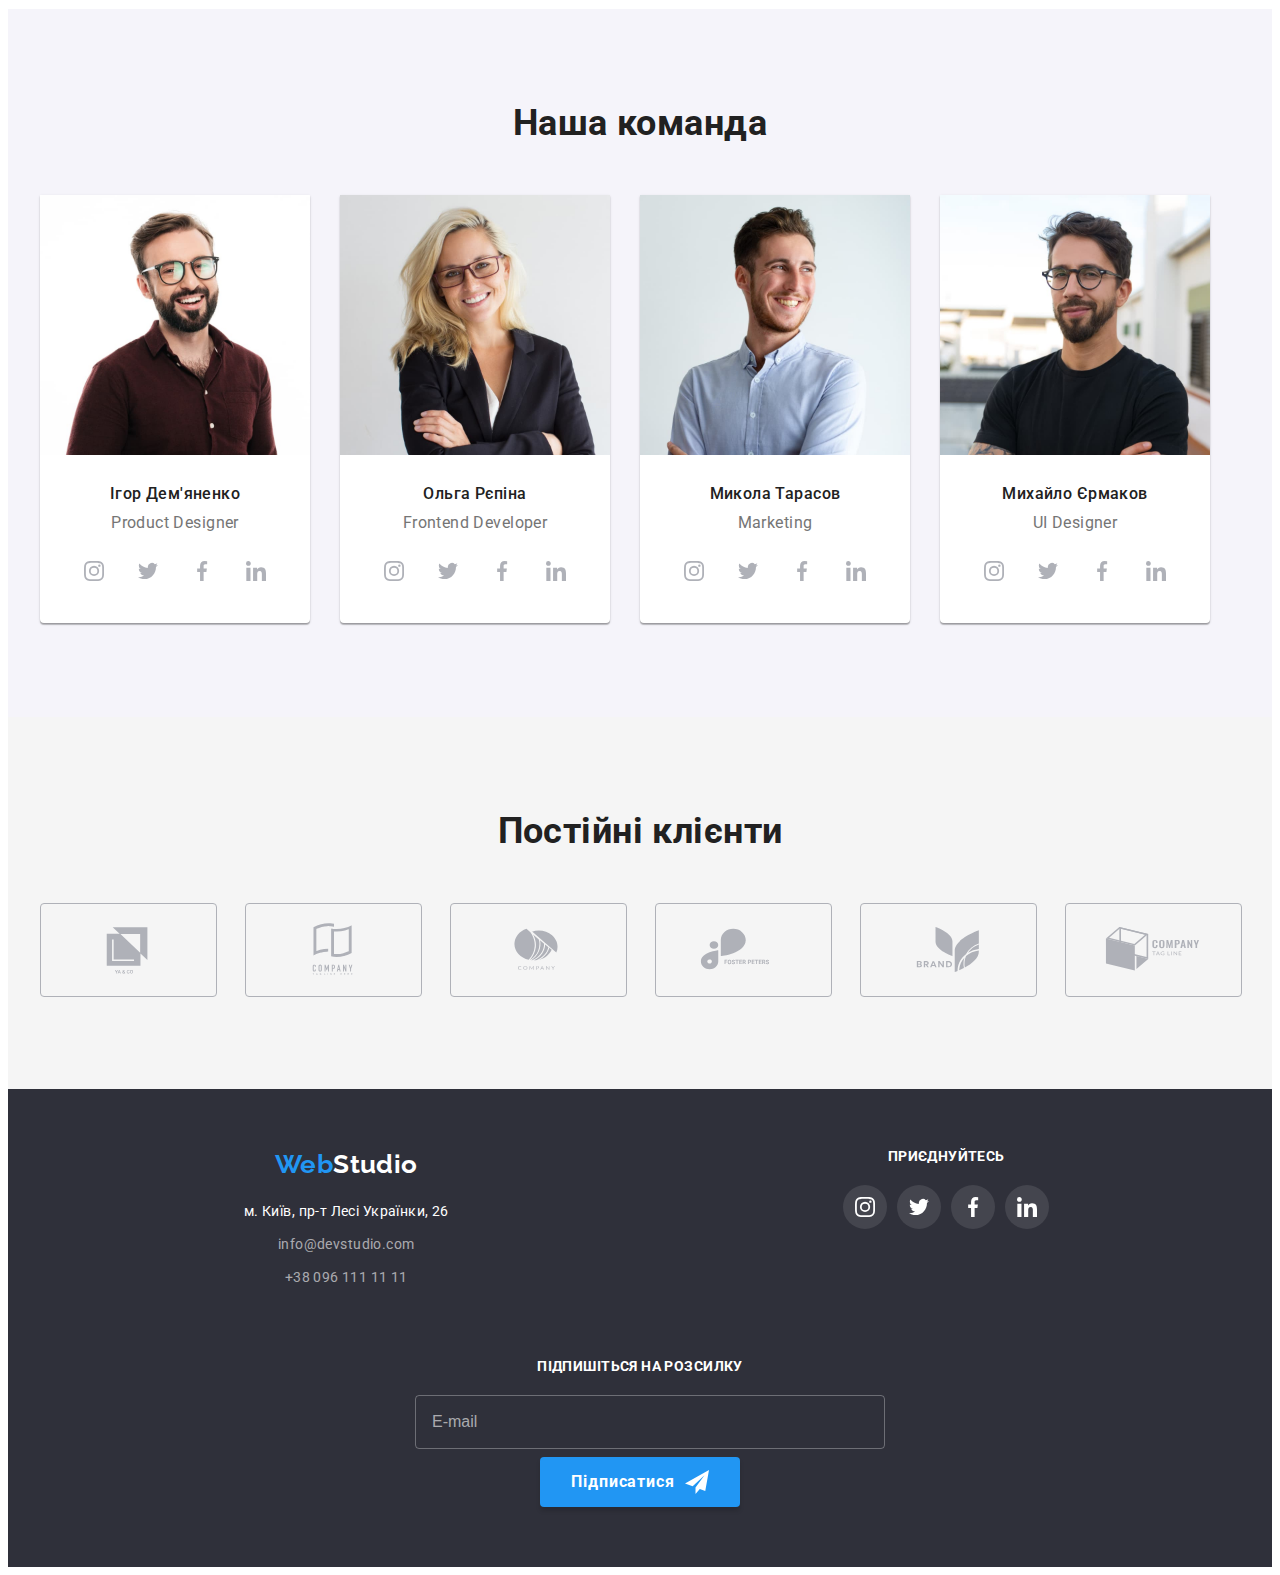
==== commit e18861d2: "adapted footer and modal" ====
--- a/index.html
+++ b/index.html
@@ -39,26 +39,24 @@
           </ul>
         </nav>
 
-        <!-- <div class="header__contacts"> -->
-          <ul class="contacts list">
-            <li class="contacts__item">
-              <a class="contacts__link link" href="mailto:info@devstudio.com"
-                ><svg class="contacts__icon" width="16" height="12">
-                  <use href="./images/icons.svg#icon-envelope"></use>
-                </svg>
-                info@devstudio.com
-              </a>
-            </li>
-            <li class="contacts__item">
-              <a class="contacts__link link" href="tel:+380961111111"
-                ><svg class="contacts__icon" width="10" height="16">
-                  <use href="./images/icons.svg#icon-smartphone"></use>
-                </svg>
-                +38 096 111 11 11
-              </a>
-            </li>
-          </ul>
-        <!-- </div> -->
+        <ul class="contacts list">
+          <li class="contacts__item">
+            <a class="contacts__link link" href="mailto:info@devstudio.com"
+              ><svg class="contacts__icon" width="16" height="12">
+                <use href="./images/icons.svg#icon-envelope"></use>
+              </svg>
+              info@devstudio.com
+            </a>
+          </li>
+          <li class="contacts__item">
+            <a class="contacts__link link" href="tel:+380961111111"
+              ><svg class="contacts__icon" width="10" height="16">
+                <use href="./images/icons.svg#icon-smartphone"></use>
+              </svg>
+              +38 096 111 11 11
+            </a>
+          </li>
+        </ul>
 
         <button class="menu-mob__open-btn" type="button" data-menu-open>
           <svg class="menu-mob__open-icon" width="40" height="40">
@@ -87,18 +85,10 @@
           <div class="mob-contacts-social">
             <ul class="mob-contacts list">
               <li class="mob-contacts__item">
-                <a class="mob-contacts__link tel" href="tel:+380961111111">
-                  <!-- <svg class="mob-contacts__icon" width="10" height="16">
-                    <use href="./images/icons.svg#icon-smartphone"></use>
-                  </svg> -->
-                  +38 096 111 11 11
-                </a>
+                <a class="mob-contacts__link tel" href="tel:+380961111111"> +38 096 111 11 11 </a>
               </li>
               <li class="mob-contacts__item">
-                <a class="mob-contacts__link  " href="mailto:info@devstudio.com">
-                  <!-- <svg class="mob-contacts__icon" width="16" height="12">
-                    <use href="./images/icons.svg#icon-envelope"></use>
-                  </svg> -->
+                <a class="mob-contacts__link" href="mailto:info@devstudio.com">
                   info@devstudio.com
                 </a>
               </li>
@@ -517,68 +507,70 @@
       </section>
     </main>
     <!-------------------------------FOOTER----------------------------------------->
-    <!-- <footer class="footer">
-      <div class="container footer__container">
-        <div class="footer-contacts">
-          <a class="logo logo--white link" href="./index.html" lang="en">Web<span>Studio</span></a>
-          <address class="address address__footer">
-            <ul class="address-list list">
-              <li class="address-list__item">
-                <a
-                  class="address-list__link address-list__link--white link"
-                  href="https://goo.gl/maps/wyJTzhb1imPKWZ4C6"
-                  target="_blank"
-                  rel="noreferrer noopener nofollow"
-                >
-                  м. Київ, пр-т Лесі Українки, 26</a
-                >
-              </li>
-
-              <li class="address-list__item">
-                <a class="address-list__link link" href="mailto:info@devstudio.com"
-                  >info@devstudio.com</a
-                >
-              </li>
-              <li class="address-list__item">
-                <a class="address-list__link link" href="tel:+380961111111">+38 096 111 11 11</a>
+    <footer class="footer footer__container">
+      <div class="container">
+        <div class="footer-address-join">
+          <div class="footer-contacts">
+            <a class="logo logo--white link" href="./index.html" lang="en">Web<span>Studio</span></a>
+            <address class="address address__footer">
+              <ul class="address-list list">
+                <li class="address-list__item">
+                  <a
+                    class="address-list__link address-list__link--white link"
+                    href="https://goo.gl/maps/wyJTzhb1imPKWZ4C6"
+                    target="_blank"
+                    rel="noreferrer noopener nofollow"
+                  >
+                    м. Київ, пр-т Лесі Українки, 26</a
+                  >
+                </li>
+  
+                <li class="address-list__item">
+                  <a class="address-list__link link" href="mailto:info@devstudio.com"
+                    >info@devstudio.com</a
+                  >
+                </li>
+                <li class="address-list__item">
+                  <a class="address-list__link link" href="tel:+380961111111">+38 096 111 11 11</a>
+                </li>
+              </ul>
+            </address>
+          </div>
+  
+          <div class="join">
+            <h2 class="join__title footer__title">Приєднуйтесь</h2>
+            <ul class="social social--dark list">
+              <li class="social__item">
+                <a href="" class="social__link">
+                  <svg class="social__icon" width="20" height="20">
+                    <use href="./images/icons.svg#icon-instagram"></use>
+                  </svg>
+                </a>
+              </li>
+              <li class="social__item">
+                <a href="" class="social__link">
+                  <svg class="social__icon" width="20" height="20">
+                    <use href="./images/icons.svg#icon-twitter"></use>
+                  </svg>
+                </a>
+              </li>
+              <li class="social__item">
+                <a href="" class="social__link">
+                  <svg class="social__icon" width="20" height="20">
+                    <use href="./images/icons.svg#icon-facebook"></use>
+                  </svg>
+                </a>
+              </li>
+              <li class="social__item">
+                <a href="" class="social__link">
+                  <svg class="social__icon" width="20" height="20">
+                    <use href="./images/icons.svg#icon-linkedin"></use>
+                  </svg>
+                </a>
               </li>
             </ul>
-          </address>
-        </div>
-
-        <div class="join">
-          <h2 class="join__title footer__title">Приєднуйтесь</h2>
-          <ul class="social social--dark list">
-            <li class="social__item">
-              <a href="" class="social__link">
-                <svg class="social__icon" width="20" height="20">
-                  <use href="./images/icons.svg#icon-instagram"></use>
-                </svg>
-              </a>
-            </li>
-            <li class="social__item">
-              <a href="" class="social__link">
-                <svg class="social__icon" width="20" height="20">
-                  <use href="./images/icons.svg#icon-twitter"></use>
-                </svg>
-              </a>
-            </li>
-            <li class="social__item">
-              <a href="" class="social__link">
-                <svg class="social__icon" width="20" height="20">
-                  <use href="./images/icons.svg#icon-facebook"></use>
-                </svg>
-              </a>
-            </li>
-            <li class="social__item">
-              <a href="" class="social__link">
-                <svg class="social__icon" width="20" height="20">
-                  <use href="./images/icons.svg#icon-linkedin"></use>
-                </svg>
-              </a>
-            </li>
-          </ul>
-        </div>
+          </div>
+        </div clas>
 
         <div class="subscribe subscribe__container">
           <h2 class="subscribe__title footer__title">Підпишіться на розсилку</h2>
@@ -601,7 +593,7 @@
           </form>
         </div>
       </div>
-    </footer> -->
+    </footer>
 
     <!--------------------------------- modal ----------------------------------------->
     <div class="backdrop is-hidden" data-modal>
@@ -614,48 +606,66 @@
         <p class="modal__title">Залиште свої дані, ми вам передзвонимо</p>
         <form class="details-form">
           <div class="details-form__item">
-              <label for="user-name" class="details-form__label"></label>
-              <span class="details-form__text">Ім'я</span>
-              <div class="details-form-wrap">
-                <input class="details-form-wrap__input modal-input" type="text" name="user-name" id="user-name" required />
-                <svg class="details-form-wrap__icon" width="18" height="18">
-                  <use href="./images/icons.svg#icon-person"></use>
-                </svg>
-              </div>
+            <label for="user-name" class="details-form__label"></label>
+            <span class="details-form__text">Ім'я</span>
+            <div class="details-form-wrap">
+              <input
+                class="details-form-wrap__input modal-input"
+                type="text"
+                name="user-name"
+                id="user-name"
+                required
+              />
+              <svg class="details-form-wrap__icon" width="18" height="18">
+                <use href="./images/icons.svg#icon-person"></use>
+              </svg>
             </div>
-
-            <div class="details-form__item">
-              <span class="details-form__text">Телефон</span>
-              <label for="user-tel" class="details-form__label"></label>
-              <div class="details-form-wrap">
-                <input class="details-form-wrap__input modal-input" type="tel" name="user-tel" id="user-tel" required />
-                <svg class="details-form-wrap__icon" width="18" height="18">
-                  <use href="./images/icons.svg#icon-phone"></use>
-                </svg>
-              </div>
+          </div>
+
+          <div class="details-form__item">
+            <span class="details-form__text">Телефон</span>
+            <label for="user-tel" class="details-form__label"></label>
+            <div class="details-form-wrap">
+              <input
+                class="details-form-wrap__input modal-input"
+                type="tel"
+                name="user-tel"
+                id="user-tel"
+                required
+              />
+              <svg class="details-form-wrap__icon" width="18" height="18">
+                <use href="./images/icons.svg#icon-phone"></use>
+              </svg>
             </div>
-
-            <div class="details-form__item">
-              <span class="details-form__text">Пошта</span>
-              <label for="user-mail" class="details-form__label"></label>
-              <div class="details-form-wrap">
-                <input class="details-form-wrap__input modal-input" type="email" name="user-mail" id="user-mail" required />
-                <svg class="details-form-wrap__icon" width="18" height="18">
-                  <use href="./images/icons.svg#icon-email"></use>
-                </svg>
-              </div>
+          </div>
+
+          <div class="details-form__item">
+            <span class="details-form__text">Пошта</span>
+            <label for="user-mail" class="details-form__label"></label>
+            <div class="details-form-wrap">
+              <input
+                class="details-form-wrap__input modal-input"
+                type="email"
+                name="user-mail"
+                id="user-mail"
+                required
+              />
+              <svg class="details-form-wrap__icon" width="18" height="18">
+                <use href="./images/icons.svg#icon-email"></use>
+              </svg>
             </div>
-
-            <div class="details-form__comment">
-              <span class="details-form__text">Коментар</span>
-              <label for="user-comment" class="details-form__label"></label>
-              <textarea
-                class="details-form__comment-text modal-input"
-                name="user-comment"
-                id="user-comment"
-                placeholder="Введіть текст"
-              ></textarea>
-            </div>
+          </div>
+
+          <div class="details-form__comment">
+            <span class="details-form__text">Коментар</span>
+            <label for="user-comment" class="details-form__label"></label>
+            <textarea
+              class="details-form__comment-text modal-input"
+              name="user-comment"
+              id="user-comment"
+              placeholder="Введіть текст"
+            ></textarea>
+          </div>
           <div class="checkbox">
             <input
               type="checkbox"
@@ -679,7 +689,5 @@
     </div>
     <script src="./js/modal.js"></script>
     <script src="./js/menu.js"></script>
-
-
   </body>
 </html>
--- a/css/main.min.css
+++ b/css/main.min.css
@@ -1 +1 @@
-.visually-hidden{position:absolute;white-space:nowrap;width:1px;height:1px;overflow:hidden;border:0;padding:0;clip:rect(0 0 0 0);-webkit-clip-path:inset(50%);clip-path:inset(50%);margin:-1px}.filter-list,.navigation,.header__container,.modal__close-btn,.checkbox__text span,.checkbox__text,.social__link,.footer-soc-link,.social{display:flex;align-items:center;justify-content:center}h1,h2,h3,h4,h5,h6,p,ul{margin:0;padding-left:0}img{display:block;max-width:100%;height:auto}body{font-family:"Roboto",sans-serif;font-size:14px;letter-spacing:.03em;color:#212121;background-color:#fff}.section{padding:60px 0}.section__title{margin-bottom:30px;text-align:center;font-size:28px;line-height:1.18}@media screen and (min-width: 1200px){.section{padding:94px 0}.section__title{margin-bottom:50px;font-size:36px;line-height:1.16}}.container{width:100%;padding:0 15px;margin:0 auto}@media screen and (min-width: 480px){.container{width:480px}}@media screen and (min-width: 768px){.container{width:768px}}@media screen and (min-width: 1200px){.container{width:1200px}}.list{list-style:none}.link{text-decoration:none}.link:hover,.link:focus{color:#2196f3}.logo{font-weight:700;font-size:26px;line-height:1.19;color:#2196f3;font-family:"Raleway",sans-serif}.logo--black span{color:#000}.logo--white span{color:#fff}.btn{display:block;font-family:inherit;cursor:pointer}.btn:hover,.btn:focus,.btn:active{color:active-btn-color;background-color:#2196f3}.btn__accent{display:block;margin:0 auto;height:50px;font-family:inherit;font-weight:700;font-size:16px;line-height:1.88;letter-spacing:.06em;color:#fff;border-radius:4px;border:none;background-color:#2196f3;box-shadow:0px 4px 4px rgba(0,0,0,.15);transition:background-color 250ms cubic-bezier(0.4, 0, 0.2, 1),color 250ms cubic-bezier(0.4, 0, 0.2, 1);cursor:pointer}.btn__accent:hover,.btn__accent:focus,.btn__accent:active{background-color:#188ce8}.social__item{width:44px;height:44px}.social__icon{fill:currentColor}.social{gap:10px}.social__link,.footer-soc-link{width:100%;height:100%;border-radius:50%;transition:color 250ms cubic-bezier(0.4, 0, 0.2, 1),background-color 250ms cubic-bezier(0.4, 0, 0.2, 1)}.social--light .social__link{color:#afb1b8}.social--light .social__link:hover,.social--light .social__link:focus{color:#fff;background-color:#2196f3}.social--dark .social__link{color:#fff;background-color:rgba(255,255,255,.1)}.social--dark .social__link:hover,.social--dark .social__link:focus{background-color:#2196f3}.checkbox__agreement{padding-left:5px;color:#2196f3;transition:color 250ms cubic-bezier(0.4, 0, 0.2, 1)}.checkbox__agreement:focus{color:#188ce8;outline-color:#2196f3}.checkbox__text{line-height:1.71;color:#757575;cursor:pointer}.checkbox__text span{margin-right:7px;width:16px;height:15px;border:2px solid #757575;border-radius:3px;fill:rgba(0,0,0,0);transition:border 250ms cubic-bezier(0.4, 0, 0.2, 1),fill 250ms cubic-bezier(0.4, 0, 0.2, 1)}.checkbox__input:checked+.checkbox__text span{background-color:#2196f3;border-color:rgba(0,0,0,0);fill:#fff}.checkbox__input:focus+.checkbox__text span{border-color:#2196f3}.backdrop{position:fixed;padding:40px;top:0;left:0;width:100%;height:100%;background-color:rgba(0,0,0,.2);transition:opacity 250ms cubic-bezier(0.4, 0, 0.2, 1),visibility 250ms cubic-bezier(0.4, 0, 0.2, 1)}.backdrop.is-hidden{opacity:0;visibility:hidden;pointer-events:none}.backdrop.is-hidden .modal{transform:translate(-50%, -50%) scaley(0);transition:transform 250ms cubic-bezier(0.4, 0, 0.2, 1)}.modal{position:absolute;padding:40px;top:50%;left:50%;transform:translate(-50%, -50%);width:528px;height:581px;background-color:#fff;box-shadow:0px 1px 3px rgba(0,0,0,.12),0px 1px 1px rgba(0,0,0,.14),0px 2px 1px rgba(0,0,0,.2);border-radius:4px;transform:translate(-50%, -50%) scaley(1);transition:transform 250ms cubic-bezier(0.4, 0, 0.2, 1)}.modal__close-btn{position:absolute;padding:0;top:8px;right:8px;width:30px;height:30px;color:#000;background-color:#fff;border:1px solid rgba(0,0,0,.1);border-radius:50%;outline:rgba(0,0,0,0);transition:color 250ms cubic-bezier(0.4, 0, 0.2, 1),border 250ms cubic-bezier(0.4, 0, 0.2, 1);cursor:pointer}.modal__close-btn:hover,.modal__close-btn:focus{color:#2196f3;border-color:#2196f3}.modal__title{margin-bottom:12px;text-align:center;font-weight:700;font-size:20px;line-height:1.15}.modal__icon-close{fill:currentColor}.details-form__item:not(:last-child){margin-bottom:10px}.details-form__text{display:block;margin-bottom:4px;font-size:12px;line-height:1.16;letter-spacing:.01em;color:#757575}.details-form-wrap{position:relative}.details-form-wrap__input{padding-left:42px}.details-form-wrap__input:focus{border:1px solid #2196f3}.modal-input{display:block;width:100%;height:40px;font-size:12px;line-height:1.16;letter-spacing:.01em;color:#212121;border:1px solid rgba(33,33,33,.2);border-radius:4px;outline:rgba(0,0,0,0);transition:border 250ms cubic-bezier(0.4, 0, 0.2, 1)}.details-form-wrap__icon{position:absolute;top:50%;left:12px;transform:translatey(-50%);transition:fill 250ms cubic-bezier(0.4, 0, 0.2, 1)}.details-form-wrap__input:focus+.details-form-wrap__icon{fill:#2196f3}.details-form__comment{margin-bottom:20px}.details-form__comment-text{padding:12px 16px;resize:none;height:120px}.details-form__comment-text:focus{border:1px solid #2196f3}.details-form__comment-text::-moz-placeholder{font-size:12px;line-height:1.16;letter-spacing:.01em;color:rgba(117,117,117,.5)}.details-form__comment-text:-ms-input-placeholder{font-size:12px;line-height:1.16;letter-spacing:.01em;color:rgba(117,117,117,.5)}.details-form__comment-text::placeholder{font-size:12px;line-height:1.16;letter-spacing:.01em;color:rgba(117,117,117,.5)}.details-form__btn{margin-top:30px;min-width:200px;outline:rgba(0,0,0,0)}.header{border-bottom:1px solid #ececec}.header__container{justify-content:space-between}@media screen and (min-width: 480px){.navigation__logo{padding:16px}}@media screen and (min-width: 768px){.navigation__logo{margin-right:87px;padding:26px 0}}@media screen and (min-width: 1200px){.navigation__logo{margin-right:93px;padding-top:24px;padding-bottom:25px}}.menu-mob__open-btn{display:flex;padding:0;width:40px;height:40px;align-items:center;background-color:rgba(0,0,0,0);border:rgba(0,0,0,0);cursor:pointer}@media screen and (min-width: 768px){.menu-mob__open-btn{display:none}}.mob{position:fixed;top:0;background-color:#fff;width:100vw;height:100vh;z-index:1}.mob.is-hidden{opacity:0;visibility:hidden;pointer-events:none}@media screen and (min-width: 768px){.mob{display:none}}.mob-container{display:flex;flex-direction:column;justify-content:space-between;height:100%;padding:48px 40px;margin:0 auto;overflow:auto}.mob__close-btn{position:absolute;display:flex;align-items:center;color:#212121;background-color:rgba(0,0,0,0);border:rgba(0,0,0,0);padding:0;top:10px;right:15px;width:40px;height:40px;cursor:pointer}.mob__close-btn:hover,.mob__close-btn:focus{color:#2196f3;outline-color:#2196f3}.mob__close-icon{fill:currentcolor}.menu-mob{margin-bottom:70px}.menu-mob__item:not(:last-child){margin-bottom:32px}.menu-mob__link{position:relative;font-weight:500;text-decoration:none;font-size:40px;line-height:47px;letter-spacing:.02em;color:#212121}.menu-mob__link:hover,.menu-mob__link:focus{width:100%;border-bottom:4px solid #2196f3;border-radius:2px}.current{color:#2196f3}.mob-contacts{margin-bottom:64px}.mob-contacts__item:not(:last-child){margin-bottom:32px}.mob-contacts__link{text-decoration:none;font-weight:500;font-size:24px;line-height:28px;letter-spacing:.02em;color:#757575}.tel{font-weight:500;font-size:34px;line-height:40px;letter-spacing:.02em;color:#2196f3}.mob-social{display:flex;gap:20px}.mob-social__item{position:relative}.mob-social__item:not(:last-child)::after{content:"";position:absolute;right:-10px;width:1px;height:22px;border-right:1px solid rgba(33,33,33,.2)}.mob-social__link{font-weight:500;font-size:18px;line-height:1.22;letter-spacing:.02em;color:#2196f3}@media screen and (max-width: 767px){.menu,.contacts{display:none}}@media screen and (min-width: 768px){.menu{display:flex;align-items:center;justify-content:center;gap:50px}.menu__item{position:relative;padding:32px 0}.menu__link{color:#212121}.menu__link.current{color:#2196f3}.menu__link.current::after{content:"";display:block;position:absolute;width:100%;bottom:-2px;border-bottom:4px solid #2196f3;border-radius:2px}.menu__link,.contacts__link{font-weight:500;line-height:1.33;letter-spacing:.02em;transition:color 250ms cubic-bezier(0.4, 0, 0.2, 1)}}@media screen and (min-width: 768px)and (min-width: 1200px){.menu__link,.contacts__link{padding:auto}}@media screen and (min-width: 768px)and (min-width: 768px){.contacts{display:flex;flex-direction:column;gap:10px}}@media screen and (min-width: 768px)and (min-width: 1200px){.contacts{flex-direction:row;align-items:center;justify-content:center;gap:50px}}@media screen and (min-width: 768px)and (min-width: 1200px){.contacts__item{padding:32px 0}}@media screen and (min-width: 768px){.contacts__link{display:flex;align-items:center;gap:10px;color:#757575}}@media screen and (min-width: 768px){.contacts__icon{fill:currentColor}}.hero__section{padding:118px 0;margin:0 auto;max-width:1600px}@media screen and (min-width: 1200px){.hero__section{padding:200px 0}}.hero{background-color:#2f303a;background-image:linear-gradient(rgba(47, 48, 58, 0.4), rgba(47, 48, 58, 0.4)),url(../images/hero/hero-bg-mob.jpg);background-repeat:no-repeat;background-position:center;background-size:cover}@media(min-device-pixel-ratio: 2),(-webkit-min-device-pixel-ratio: 2),(min-resolution: 192dpi),(min-resolution: 2dppx){.hero{background-image:linear-gradient(rgba(47, 48, 58, 0.4), rgba(47, 48, 58, 0.4)),url(../images/hero/hero-bg-mob-2x.jpg)}}@media screen and (min-width: 768px){.hero{background-image:linear-gradient(rgba(47, 48, 58, 0.4), rgba(47, 48, 58, 0.4)),url(../images/hero/hero-bg-tab.jpg)}}@media screen and (min-width: 768px)and (min-device-pixel-ratio: 2),screen and (min-width: 768px)and (-webkit-min-device-pixel-ratio: 2),screen and (min-width: 768px)and (min-resolution: 192dpi),screen and (min-width: 768px)and (min-resolution: 2dppx){.hero{background-image:linear-gradient(rgba(47, 48, 58, 0.4), rgba(47, 48, 58, 0.4)),url(../images/hero/hero-bg-tab-2x.jpg)}}@media screen and (min-width: 1200px){.hero{background-image:linear-gradient(rgba(47, 48, 58, 0.4), rgba(47, 48, 58, 0.4)),url(../images/hero/hero.jpg)}}@media screen and (min-width: 1200px)and (min-device-pixel-ratio: 2),screen and (min-width: 1200px)and (-webkit-min-device-pixel-ratio: 2),screen and (min-width: 1200px)and (min-resolution: 192dpi),screen and (min-width: 1200px)and (min-resolution: 2dppx){.hero{background-image:linear-gradient(rgba(47, 48, 58, 0.4), rgba(47, 48, 58, 0.4)),url(../images/hero/hero-bg-2x.jpg)}}.hero__title{text-align:center;margin:0 auto;margin-bottom:30px;font-weight:900;font-size:26px;line-height:1.62;letter-spacing:.06em;color:#fff;text-transform:uppercase}@media screen and (min-width: 768px){.hero__title{max-width:360px}}@media screen and (min-width: 1200px){.hero__title{max-width:696px;font-weight:900;font-size:44px;line-height:1.36;letter-spacing:.06em;color:#fff}}.hero__btn{width:200px}@media screen and (min-width: 1200px){.hero__btn{width:216px}}.features-list,.team-list{display:flex;flex-wrap:wrap;gap:30px}.features-list__item{width:100%}.features-list__wrap{display:flex;align-items:center;justify-content:center;height:120px;background-color:#f5f4fa;border-radius:4px}.features-list__title{margin-bottom:10px;margin-top:30px;font-size:14px;line-height:1.14;text-transform:uppercase}.features-list__text{line-height:1.71;color:#757575}@media screen and (min-width: 768px){.features-list__item{width:calc((100% - 30px)/2)}}@media screen and (min-width: 1200px){.features-list__item{max-width:270px}.features-list__title{font-size:14px;line-height:1.33}}@media screen and (max-width: 1199.9px){.gallery{position:absolute;white-space:nowrap;width:1px;height:1px;overflow:hidden;border:0;padding:0;clip:rect(0 0 0 0);-webkit-clip-path:inset(50%);clip-path:inset(50%);margin:-1px}}.gallery__section{padding-top:0}.projects-list{display:flex;gap:30px}.projects-list__item{position:relative}.label{position:absolute;bottom:0;width:100%;padding:27px 0;font-weight:700;line-height:1.14;color:#fff;text-align:center;text-transform:uppercase;background-color:rgba(47,48,58,.8)}.team{background-color:#f5f4fa}.team-list__item{width:100%;background-color:#fff;box-shadow:0px 1px 3px rgba(0,0,0,.12),0px 1px 1px rgba(0,0,0,.14),0px 2px 1px rgba(0,0,0,.2);border-radius:0px 0px 4px 4px}.team-list__name{text-align:center;margin-bottom:10px;font-weight:500;font-size:16px;line-height:1.18}.team-list__text{text-align:center;margin-bottom:16px;font-size:16px;line-height:1.18;color:#757575}.team-list__content{padding:30px 0}@media screen and (min-width: 768px){.team-list__item{width:calc((100% - 30px)/2)}}@media screen and (min-width: 1200px){.team-list__item{max-width:270px}}.clients{background-color:#f5f5f5}.clients-list{gap:30px;display:flex;flex-wrap:wrap}.clients-list__items{width:calc((100% - 30px)/2)}.clients-list__link{display:flex;align-items:center;justify-content:center;width:100%;height:100%;border:1px solid #afb1b8;border-radius:4px;color:#afb1b8;transition:border-color 250ms cubic-bezier(0.4, 0, 0.2, 1),color 250ms cubic-bezier(0.4, 0, 0.2, 1)}.clients-list__link:hover,.clients-list__link:focus{color:#2196f3;border-color:#2196f3}.clients-list__icon{fill:currentColor}@media screen and (min-width: 768px){.clients-list__items{width:calc((100% - 60px)/3)}}@media screen and (min-width: 1200px){.clients-list__items{width:calc((100% - 150px)/6);height:92px}}.footer{background-color:#2f303a}.footer__container{display:flex;justify-content:center;align-items:baseline;padding:60px 0;gap:70px}.footer__title{text-align:start;margin-bottom:20px;font-size:14px;line-height:1.14;color:#fff;text-transform:uppercase}.address__footer{margin-top:20px;margin-left:auto;min-width:231px}.address-list__item:not(:last-child){margin-bottom:9px}.address-list__link{font-style:normal;line-height:1.71;color:rgba(255,255,255,.6);transition:color 250ms cubic-bezier(0.4, 0, 0.2, 1)}.address-list__link--white{color:#fff}.subscribe{color:#fff}.subscribe__container{margin-left:auto}.form__container{display:flex;gap:12px}.form__label{width:358px;height:50px}.form__input{padding-left:16px;width:100%;height:100%;font-size:16px;line-height:1.25;color:#fff;background-color:rgba(33,150,243,0);border:1px solid rgba(255,255,255,.3);border-radius:4px}.form__input::-moz-placeholder{color:rgba(255,255,255,.6)}.form__input:-ms-input-placeholder{color:rgba(255,255,255,.6)}.form__input::placeholder{color:rgba(255,255,255,.6)}.form__btn{display:flex;align-items:center;justify-content:center;gap:10px;min-width:200px}.filter-list{margin:0 auto;margin-bottom:50px;gap:8px}.filter-list__btn{display:block;text-align:center;padding:6px 22px;border-radius:4px;border-color:rgba(0,0,0,0);font-family:inherit;font-weight:500;font-size:16px;line-height:1.62;background-color:#f5f4fa;cursor:pointer;transition:color 250ms cubic-bezier(0.4, 0, 0.2, 1),background-color 250ms cubic-bezier(0.4, 0, 0.2, 1),box-shadow 250ms cubic-bezier(0.4, 0, 0.2, 1)}.filter-list__btn:hover,.filter-list__btn:focus{background-color:#2196f3;color:#fff;box-shadow:0px 3px 1px rgba(0,0,0,.1),0px 1px 2px rgba(0,0,0,.08),0px 2px 2px rgba(0,0,0,.12)}.cards-list{display:flex;flex-wrap:wrap;justify-content:center;margin-top:-30px;margin-left:-30px}.cards-link{display:block;margin:0;text-decoration:none;transition:box-shadow 250ms cubic-bezier(0.4, 0, 0.2, 1)}.cards-link:hover,.cards-link:focus{box-shadow:0px 1px 1px rgba(0,0,0,.12),0px 4px 4px rgba(0,0,0,.06),1px 4px 6px rgba(0,0,0,.16)}.cards-link__title{margin-bottom:4px;font-size:18px;line-height:2;letter-spacing:.06em;color:#212121}.cards-list__item{margin-top:30px;margin-left:30px;flex-basis:calc(33.3333333333% - 30px)}.cards-link__box{position:relative;overflow:hidden;width:370px;height:294px}.cards-link__box:hover .overlay{transform:translateX(0)}.overlay{position:absolute;padding:63px 24px;top:0;left:0;width:100%;height:100%;background-color:rgba(33,150,243,.9);transform:translatey(101%);transition:transform 250ms cubic-bezier(0.4, 0, 0.2, 1)}.overlay__content{font-size:18px;line-height:1.56;color:#fff}.cards-link__content{padding:20px 24px;border-left:1px solid #eee;border-bottom:1px solid #eee;border-right:1px solid #eee}.cards-link__text{color:#757575;font-size:16px;line-height:1.88}/*# sourceMappingURL=main.min.css.map */+.visually-hidden{position:absolute;white-space:nowrap;width:1px;height:1px;overflow:hidden;border:0;padding:0;clip:rect(0 0 0 0);-webkit-clip-path:inset(50%);clip-path:inset(50%);margin:-1px}.filter-list,.navigation,.header__container,.modal__close-btn,.checkbox__text span,.checkbox__text,.social__link,.footer-soc-link,.social{display:flex;align-items:center;justify-content:center}h1,h2,h3,h4,h5,h6,p,ul{margin:0;padding-left:0}img{display:block;max-width:100%;height:auto}body{font-family:"Roboto",sans-serif;font-size:14px;letter-spacing:.03em;color:#212121;background-color:#fff}.section{padding:60px 0}.section__title{margin-bottom:30px;text-align:center;font-size:28px;line-height:1.18}@media screen and (min-width: 1200px){.section{padding:94px 0}.section__title{margin-bottom:50px;font-size:36px;line-height:1.16}}.container{width:100%;padding:0 15px;margin:0 auto}@media screen and (min-width: 480px){.container{width:480px}}@media screen and (min-width: 768px){.container{width:768px}}@media screen and (min-width: 1200px){.container{width:1200px}}.list{list-style:none}.link{text-decoration:none}.link:hover,.link:focus{color:#2196f3}.logo{font-weight:700;font-size:26px;line-height:1.19;color:#2196f3;font-family:"Raleway",sans-serif}.logo--black span{color:#000}.logo--white span{color:#fff}.btn{display:block;font-family:inherit;cursor:pointer}.btn:hover,.btn:focus,.btn:active{color:active-btn-color;background-color:#2196f3}.btn__accent{display:block;margin:0 auto;height:50px;font-family:inherit;font-weight:700;font-size:16px;line-height:1.88;letter-spacing:.06em;color:#fff;border-radius:4px;border:none;background-color:#2196f3;box-shadow:0px 4px 4px rgba(0,0,0,.15);transition:background-color 250ms cubic-bezier(0.4, 0, 0.2, 1),color 250ms cubic-bezier(0.4, 0, 0.2, 1);cursor:pointer}.btn__accent:hover,.btn__accent:focus,.btn__accent:active{background-color:#188ce8}.social__item{width:44px;height:44px}.social__icon{fill:currentColor}.social{gap:10px}.social__link,.footer-soc-link{width:100%;height:100%;border-radius:50%;transition:color 250ms cubic-bezier(0.4, 0, 0.2, 1),background-color 250ms cubic-bezier(0.4, 0, 0.2, 1)}.social--light .social__link{color:#afb1b8}.social--light .social__link:hover,.social--light .social__link:focus{color:#fff;background-color:#2196f3}.social--dark .social__link{color:#fff;background-color:rgba(255,255,255,.1)}.social--dark .social__link:hover,.social--dark .social__link:focus{background-color:#2196f3}.checkbox__agreement{padding-left:5px;color:#2196f3;transition:color 250ms cubic-bezier(0.4, 0, 0.2, 1)}.checkbox__agreement:focus{color:#188ce8;outline-color:#2196f3}.checkbox__text{line-height:1.71;color:#757575;cursor:pointer}.checkbox__text span{margin-right:7px;width:16px;height:15px;border:2px solid #757575;border-radius:3px;fill:rgba(0,0,0,0);transition:border 250ms cubic-bezier(0.4, 0, 0.2, 1),fill 250ms cubic-bezier(0.4, 0, 0.2, 1)}.checkbox__input:checked+.checkbox__text span{background-color:#2196f3;border-color:rgba(0,0,0,0);fill:#fff}.checkbox__input:focus+.checkbox__text span{border-color:#2196f3}.backdrop{position:fixed;padding:40px;top:0;left:0;width:100%;height:100%;background-color:rgba(0,0,0,.2);transition:opacity 250ms cubic-bezier(0.4, 0, 0.2, 1),visibility 250ms cubic-bezier(0.4, 0, 0.2, 1)}.backdrop.is-hidden{opacity:0;visibility:hidden;pointer-events:none}.backdrop.is-hidden .modal{transform:translate(-50%, -50%) scaley(0);transition:transform 250ms cubic-bezier(0.4, 0, 0.2, 1)}.modal{position:absolute;padding:40px;top:50%;left:50%;transform:translate(-50%, -50%);width:528px;height:581px;background-color:#fff;box-shadow:0px 1px 3px rgba(0,0,0,.12),0px 1px 1px rgba(0,0,0,.14),0px 2px 1px rgba(0,0,0,.2);border-radius:4px;transform:translate(-50%, -50%) scaley(1);transition:transform 250ms cubic-bezier(0.4, 0, 0.2, 1)}.modal__close-btn{position:absolute;padding:0;top:8px;right:8px;width:30px;height:30px;color:#000;background-color:#fff;border:1px solid rgba(0,0,0,.1);border-radius:50%;outline:rgba(0,0,0,0);transition:color 250ms cubic-bezier(0.4, 0, 0.2, 1),border 250ms cubic-bezier(0.4, 0, 0.2, 1);cursor:pointer}.modal__close-btn:hover,.modal__close-btn:focus{color:#2196f3;border-color:#2196f3}.modal__title{margin-bottom:12px;text-align:center;font-weight:700;font-size:20px;line-height:1.15}.modal__icon-close{fill:currentColor}.modal{width:450px;height:609px}.checkbox__text{font-size:12px}.details-form__item:not(:last-child){margin-bottom:10px}.details-form__text{display:block;margin-bottom:4px;font-size:12px;line-height:1.16;letter-spacing:.01em;color:#757575}.details-form-wrap{position:relative}.details-form-wrap__input{padding-left:42px}.details-form-wrap__input:focus{border:1px solid #2196f3}.modal-input{display:block;width:100%;height:40px;font-size:12px;line-height:1.16;letter-spacing:.01em;color:#212121;border:1px solid rgba(33,33,33,.2);border-radius:4px;outline:rgba(0,0,0,0);transition:border 250ms cubic-bezier(0.4, 0, 0.2, 1)}.details-form-wrap__icon{position:absolute;top:50%;left:12px;transform:translatey(-50%);transition:fill 250ms cubic-bezier(0.4, 0, 0.2, 1)}.details-form-wrap__input:focus+.details-form-wrap__icon{fill:#2196f3}.details-form__comment{margin-bottom:20px}.details-form__comment-text{padding:12px 16px;resize:none;height:120px}.details-form__comment-text:focus{border:1px solid #2196f3}.details-form__comment-text::-moz-placeholder{font-size:12px;line-height:1.16;letter-spacing:.01em;color:rgba(117,117,117,.5)}.details-form__comment-text:-ms-input-placeholder{font-size:12px;line-height:1.16;letter-spacing:.01em;color:rgba(117,117,117,.5)}.details-form__comment-text::placeholder{font-size:12px;line-height:1.16;letter-spacing:.01em;color:rgba(117,117,117,.5)}.details-form__btn{margin-top:30px;min-width:200px;outline:rgba(0,0,0,0)}.header{border-bottom:1px solid #ececec}.header__container{justify-content:space-between}@media screen and (min-width: 480px){.navigation__logo{padding:16px}}@media screen and (min-width: 768px){.navigation__logo{margin-right:87px;padding:26px 0}}@media screen and (min-width: 1200px){.navigation__logo{margin-right:93px;padding-top:24px;padding-bottom:25px}}.menu-mob__open-btn{display:flex;padding:0;width:40px;height:40px;align-items:center;background-color:rgba(0,0,0,0);border:rgba(0,0,0,0);cursor:pointer}@media screen and (min-width: 768px){.menu-mob__open-btn{display:none}}.mob{position:fixed;top:0;background-color:#fff;width:100vw;height:100vh;z-index:1}.mob.is-hidden{opacity:0;visibility:hidden;pointer-events:none}@media screen and (min-width: 768px){.mob{display:none}}.mob-container{display:flex;flex-direction:column;justify-content:space-between;height:100%;padding:48px 40px;margin:0 auto;overflow:auto}.mob__close-btn{position:absolute;display:flex;align-items:center;color:#212121;background-color:rgba(0,0,0,0);border:rgba(0,0,0,0);padding:0;top:10px;right:15px;width:40px;height:40px;cursor:pointer}.mob__close-btn:hover,.mob__close-btn:focus{color:#2196f3;outline-color:#2196f3}.mob__close-icon{fill:currentcolor}.menu-mob{margin-bottom:70px}.menu-mob__item:not(:last-child){margin-bottom:32px}.menu-mob__link{position:relative;font-weight:500;text-decoration:none;font-size:40px;line-height:47px;letter-spacing:.02em;color:#212121}.menu-mob__link:hover,.menu-mob__link:focus{width:100%;border-bottom:4px solid #2196f3;border-radius:2px}.current{color:#2196f3}.mob-contacts{margin-bottom:64px}.mob-contacts__item:not(:last-child){margin-bottom:32px}.mob-contacts__link{text-decoration:none;font-weight:500;font-size:24px;line-height:28px;letter-spacing:.02em;color:#757575}.tel{font-weight:500;font-size:34px;line-height:40px;letter-spacing:.02em;color:#2196f3}.mob-social{display:flex;gap:20px}.mob-social__item{position:relative}.mob-social__item:not(:last-child)::after{content:"";position:absolute;right:-10px;width:1px;height:22px;border-right:1px solid rgba(33,33,33,.2)}.mob-social__link{font-weight:500;font-size:18px;line-height:1.22;letter-spacing:.02em;color:#2196f3}@media screen and (max-width: 767px){.menu,.contacts{display:none}}@media screen and (min-width: 768px){.menu{display:flex;align-items:center;justify-content:center;gap:50px}.menu__item{position:relative;padding:32px 0}.menu__link{color:#212121}.menu__link.current{color:#2196f3}.menu__link.current::after{content:"";display:block;position:absolute;width:100%;bottom:-2px;border-bottom:4px solid #2196f3;border-radius:2px}.menu__link,.contacts__link{font-weight:500;line-height:1.33;letter-spacing:.02em;transition:color 250ms cubic-bezier(0.4, 0, 0.2, 1)}}@media screen and (min-width: 768px)and (min-width: 1200px){.menu__link,.contacts__link{padding:auto}}@media screen and (min-width: 768px)and (min-width: 768px){.contacts{display:flex;flex-direction:column;gap:10px}}@media screen and (min-width: 768px)and (min-width: 1200px){.contacts{flex-direction:row;align-items:center;justify-content:center;gap:50px}}@media screen and (min-width: 768px)and (min-width: 1200px){.contacts__item{padding:32px 0}}@media screen and (min-width: 768px){.contacts__link{display:flex;align-items:center;gap:10px;color:#757575}}@media screen and (min-width: 768px){.contacts__icon{fill:currentColor}}.hero__section{padding:118px 0;margin:0 auto;max-width:1600px}@media screen and (min-width: 1200px){.hero__section{padding:200px 0}}.hero{background-color:#2f303a;background-image:linear-gradient(rgba(47, 48, 58, 0.4), rgba(47, 48, 58, 0.4)),url(../images/hero/hero-bg-mob.jpg);background-repeat:no-repeat;background-position:center;background-size:cover}@media(min-device-pixel-ratio: 2),(-webkit-min-device-pixel-ratio: 2),(min-resolution: 192dpi),(min-resolution: 2dppx){.hero{background-image:linear-gradient(rgba(47, 48, 58, 0.4), rgba(47, 48, 58, 0.4)),url(../images/hero/hero-bg-mob-2x.jpg)}}@media screen and (min-width: 768px){.hero{background-image:linear-gradient(rgba(47, 48, 58, 0.4), rgba(47, 48, 58, 0.4)),url(../images/hero/hero-bg-tab.jpg)}}@media screen and (min-width: 768px)and (min-device-pixel-ratio: 2),screen and (min-width: 768px)and (-webkit-min-device-pixel-ratio: 2),screen and (min-width: 768px)and (min-resolution: 192dpi),screen and (min-width: 768px)and (min-resolution: 2dppx){.hero{background-image:linear-gradient(rgba(47, 48, 58, 0.4), rgba(47, 48, 58, 0.4)),url(../images/hero/hero-bg-tab-2x.jpg)}}@media screen and (min-width: 1200px){.hero{background-image:linear-gradient(rgba(47, 48, 58, 0.4), rgba(47, 48, 58, 0.4)),url(../images/hero/hero.jpg)}}@media screen and (min-width: 1200px)and (min-device-pixel-ratio: 2),screen and (min-width: 1200px)and (-webkit-min-device-pixel-ratio: 2),screen and (min-width: 1200px)and (min-resolution: 192dpi),screen and (min-width: 1200px)and (min-resolution: 2dppx){.hero{background-image:linear-gradient(rgba(47, 48, 58, 0.4), rgba(47, 48, 58, 0.4)),url(../images/hero/hero-bg-2x.jpg)}}.hero__title{text-align:center;margin:0 auto;margin-bottom:30px;font-weight:900;font-size:26px;line-height:1.62;letter-spacing:.06em;color:#fff;text-transform:uppercase}@media screen and (min-width: 768px){.hero__title{max-width:360px}}@media screen and (min-width: 1200px){.hero__title{max-width:696px;font-weight:900;font-size:44px;line-height:1.36;letter-spacing:.06em;color:#fff}}.hero__btn{width:200px}@media screen and (min-width: 1200px){.hero__btn{width:216px}}.features-list,.team-list{display:flex;flex-wrap:wrap;gap:30px}.features-list__item{width:100%}.features-list__wrap{display:flex;align-items:center;justify-content:center;height:120px;background-color:#f5f4fa;border-radius:4px}.features-list__title{margin-bottom:10px;margin-top:30px;font-size:14px;line-height:1.14;text-transform:uppercase}.features-list__text{line-height:1.71;color:#757575}@media screen and (min-width: 768px){.features-list__item{width:calc((100% - 30px)/2)}}@media screen and (min-width: 1200px){.features-list__item{max-width:270px}.features-list__title{font-size:14px;line-height:1.33}}@media screen and (max-width: 1199.9px){.gallery{position:absolute;white-space:nowrap;width:1px;height:1px;overflow:hidden;border:0;padding:0;clip:rect(0 0 0 0);-webkit-clip-path:inset(50%);clip-path:inset(50%);margin:-1px}}.gallery__section{padding-top:0}.projects-list{display:flex;gap:30px}.projects-list__item{position:relative}.label{position:absolute;bottom:0;width:100%;padding:27px 0;font-weight:700;line-height:1.14;color:#fff;text-align:center;text-transform:uppercase;background-color:rgba(47,48,58,.8)}.team{background-color:#f5f4fa}.team-list__item{width:100%;background-color:#fff;box-shadow:0px 1px 3px rgba(0,0,0,.12),0px 1px 1px rgba(0,0,0,.14),0px 2px 1px rgba(0,0,0,.2);border-radius:0px 0px 4px 4px}.team-list__name{text-align:center;margin-bottom:10px;font-weight:500;font-size:16px;line-height:1.18}.team-list__text{text-align:center;margin-bottom:16px;font-size:16px;line-height:1.18;color:#757575}.team-list__content{padding:30px 0}@media screen and (min-width: 768px){.team-list__item{width:calc((100% - 30px)/2)}}@media screen and (min-width: 1200px){.team-list__item{max-width:270px}}.clients{background-color:#f5f5f5}.clients-list{gap:30px;display:flex;flex-wrap:wrap}.clients-list__items{width:calc((100% - 30px)/2)}.clients-list__link{display:flex;align-items:center;justify-content:center;width:100%;height:100%;border:1px solid #afb1b8;border-radius:4px;color:#afb1b8;transition:border-color 250ms cubic-bezier(0.4, 0, 0.2, 1),color 250ms cubic-bezier(0.4, 0, 0.2, 1)}.clients-list__link:hover,.clients-list__link:focus{color:#2196f3;border-color:#2196f3}.clients-list__icon{fill:currentColor}@media screen and (min-width: 768px){.clients-list__items{width:calc((100% - 60px)/3)}}@media screen and (min-width: 1200px){.clients-list__items{width:calc((100% - 150px)/6);height:92px}}.footer{background-color:#2f303a}.footer__container{padding:60px 0}.footer__title{margin-bottom:20px;font-size:14px;line-height:1.14;color:#fff;text-transform:uppercase;text-align:start}.logo--white{display:flex;justify-content:center}.join,.subscribe{margin-top:70px;display:flex;flex-direction:column;align-items:center}.form__container{display:flex;gap:12px;flex-direction:column}.footer-address-join{display:flex;justify-content:space-around}.join{margin:0}.address__footer{margin-top:20px;min-width:231px}.address-list__item:not(:last-child){margin-bottom:9px}.address-list__link{font-style:normal;line-height:1.71;color:rgba(255,255,255,.6);transition:color 250ms cubic-bezier(0.4, 0, 0.2, 1)}.address-list__link--white{color:#fff}.address__footer{display:flex;justify-content:center;margin-top:20px;min-width:231px}.address-list{display:flex;flex-direction:column;align-items:center}.subscribe{color:#fff}.subscribe__container{margin-left:auto}.form__container{display:flex;gap:12px}.form__label{width:358px;height:50px}.form__input{padding-left:16px;width:100%;height:100%;font-size:16px;line-height:1.25;color:#fff;background-color:rgba(33,150,243,0);border:1px solid rgba(255,255,255,.3);border-radius:4px}.form__input::-moz-placeholder{color:rgba(255,255,255,.6)}.form__input:-ms-input-placeholder{color:rgba(255,255,255,.6)}.form__input::placeholder{color:rgba(255,255,255,.6)}.form__btn{display:flex;align-items:center;justify-content:center;gap:10px;min-width:200px}.form__container{display:flex;align-items:center;gap:12px;width:100%}.form__label{width:100%;height:50px}.form__label{width:450px;height:50px}.filter-list{margin:0 auto;margin-bottom:50px;gap:8px}.filter-list__btn{display:block;text-align:center;padding:6px 22px;border-radius:4px;border-color:rgba(0,0,0,0);font-family:inherit;font-weight:500;font-size:16px;line-height:1.62;background-color:#f5f4fa;cursor:pointer;transition:color 250ms cubic-bezier(0.4, 0, 0.2, 1),background-color 250ms cubic-bezier(0.4, 0, 0.2, 1),box-shadow 250ms cubic-bezier(0.4, 0, 0.2, 1)}.filter-list__btn:hover,.filter-list__btn:focus{background-color:#2196f3;color:#fff;box-shadow:0px 3px 1px rgba(0,0,0,.1),0px 1px 2px rgba(0,0,0,.08),0px 2px 2px rgba(0,0,0,.12)}.cards-list{display:flex;flex-wrap:wrap;justify-content:center;margin-top:-30px;margin-left:-30px}.cards-link{display:block;margin:0;text-decoration:none;transition:box-shadow 250ms cubic-bezier(0.4, 0, 0.2, 1)}.cards-link:hover,.cards-link:focus{box-shadow:0px 1px 1px rgba(0,0,0,.12),0px 4px 4px rgba(0,0,0,.06),1px 4px 6px rgba(0,0,0,.16)}.cards-link__title{margin-bottom:4px;font-size:18px;line-height:2;letter-spacing:.06em;color:#212121}.cards-list__item{margin-top:30px;margin-left:30px;flex-basis:calc(33.3333333333% - 30px)}.cards-link__box{position:relative;overflow:hidden;width:370px;height:294px}.cards-link__box:hover .overlay{transform:translateX(0)}.overlay{position:absolute;padding:63px 24px;top:0;left:0;width:100%;height:100%;background-color:rgba(33,150,243,.9);transform:translatey(101%);transition:transform 250ms cubic-bezier(0.4, 0, 0.2, 1)}.overlay__content{font-size:18px;line-height:1.56;color:#fff}.cards-link__content{padding:20px 24px;border-left:1px solid #eee;border-bottom:1px solid #eee;border-right:1px solid #eee}.cards-link__text{color:#757575;font-size:16px;line-height:1.88}/*# sourceMappingURL=main.min.css.map */